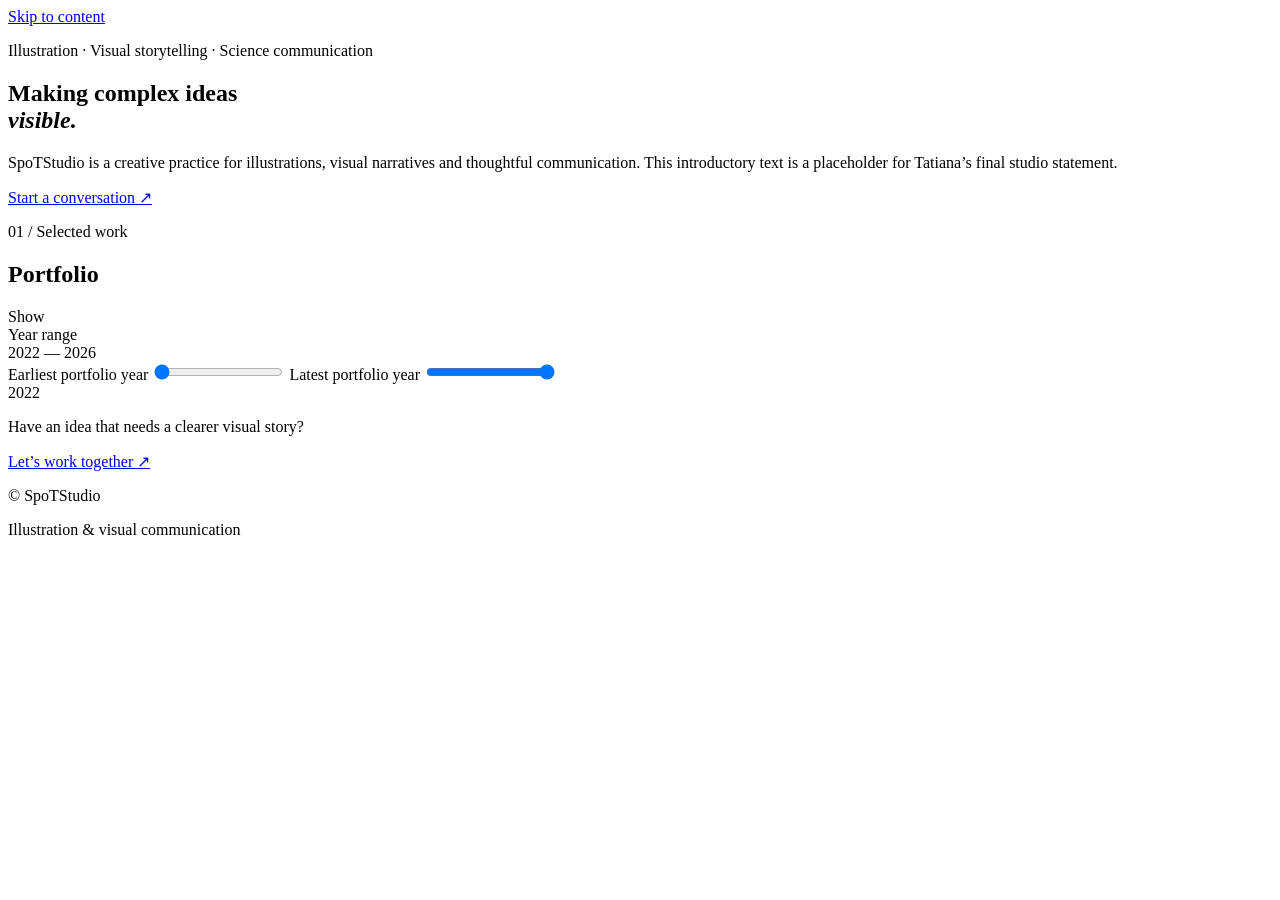
==== index.html @ 422855f8 "Publish initial SpoTStudio website" ====
<!doctype html>
<html lang="en">
<head>
  <meta charset="utf-8">
  <meta name="viewport" content="width=device-width, initial-scale=1">
  <meta name="description" content="SpoTStudio — illustration and visual communication portfolio.">
  <title>SpoTStudio — Portfolio</title>
  <link rel="stylesheet" href="assets/css/styles.css">
</head>
<body data-page="portfolio">
  <a class="skip-link" href="#main">Skip to content</a>
  <div data-site-header></div>

  <main id="main">
    <section class="hero wrap" aria-labelledby="hero-title">
      <p class="eyebrow">Illustration · Visual storytelling · Science communication</p>
      <h1 id="hero-title">Making complex ideas<br><em>visible.</em></h1>
      <div class="hero-copy">
        <p>SpoTStudio is a creative practice for illustrations, visual narratives and thoughtful communication. This introductory text is a placeholder for Tatiana’s final studio statement.</p>
        <a class="text-link" href="contact.html">Start a conversation <span aria-hidden="true">↗</span></a>
      </div>
    </section>

    <section class="portfolio wrap" aria-labelledby="work-title">
      <div class="section-heading">
        <div>
          <p class="section-index">01 / Selected work</p>
          <h2 id="work-title">Portfolio</h2>
        </div>
        <p id="results-count" class="result-count" aria-live="polite"></p>
      </div>

      <div class="filters" aria-label="Filter portfolio projects">
        <div class="filter-group">
          <span class="filter-label">Show</span>
          <div class="filter-buttons" id="category-filters"></div>
        </div>
        <div class="year-filter">
          <span class="filter-label">Year range</span>
          <div class="range-filter" id="year-range">
            <div class="range-values" aria-live="polite">
              <output id="year-min-output" for="year-min">2022</output>
              <span aria-hidden="true">—</span>
              <output id="year-max-output" for="year-max">2026</output>
            </div>
            <div class="dual-range">
              <div class="range-track" aria-hidden="true"></div>
              <label class="sr-only" for="year-min">Earliest portfolio year</label>
              <input type="range" id="year-min" min="2022" max="2026" value="2022" step="1">
              <label class="sr-only" for="year-max">Latest portfolio year</label>
              <input type="range" id="year-max" min="2022" max="2026" value="2026" step="1">
            </div>
            <div class="range-limits" aria-hidden="true"><span>2022</span><span data-current-year></span></div>
          </div>
        </div>
      </div>

      <div class="project-grid" id="project-grid"></div>
      <div class="empty-state" id="empty-state" hidden>No projects match these filters yet.</div>
    </section>

    <section class="cta-band">
      <div class="wrap cta-inner">
        <p>Have an idea that needs a clearer visual story?</p>
        <a href="contact.html">Let’s work together <span aria-hidden="true">↗</span></a>
      </div>
    </section>
  </main>

  <dialog class="project-dialog" id="project-dialog" aria-labelledby="dialog-title">
    <button class="dialog-close" type="button" aria-label="Close project">Close ×</button>
    <div id="dialog-content"></div>
  </dialog>

  <footer class="site-footer wrap">
    <p>© <span data-current-year></span> SpoTStudio</p>
    <p>Illustration &amp; visual communication</p>
  </footer>

  <script src="assets/js/header.js"></script>
  <script src="assets/js/portfolio-data.js"></script>
  <script src="assets/js/main.js"></script>
</body>
</html>
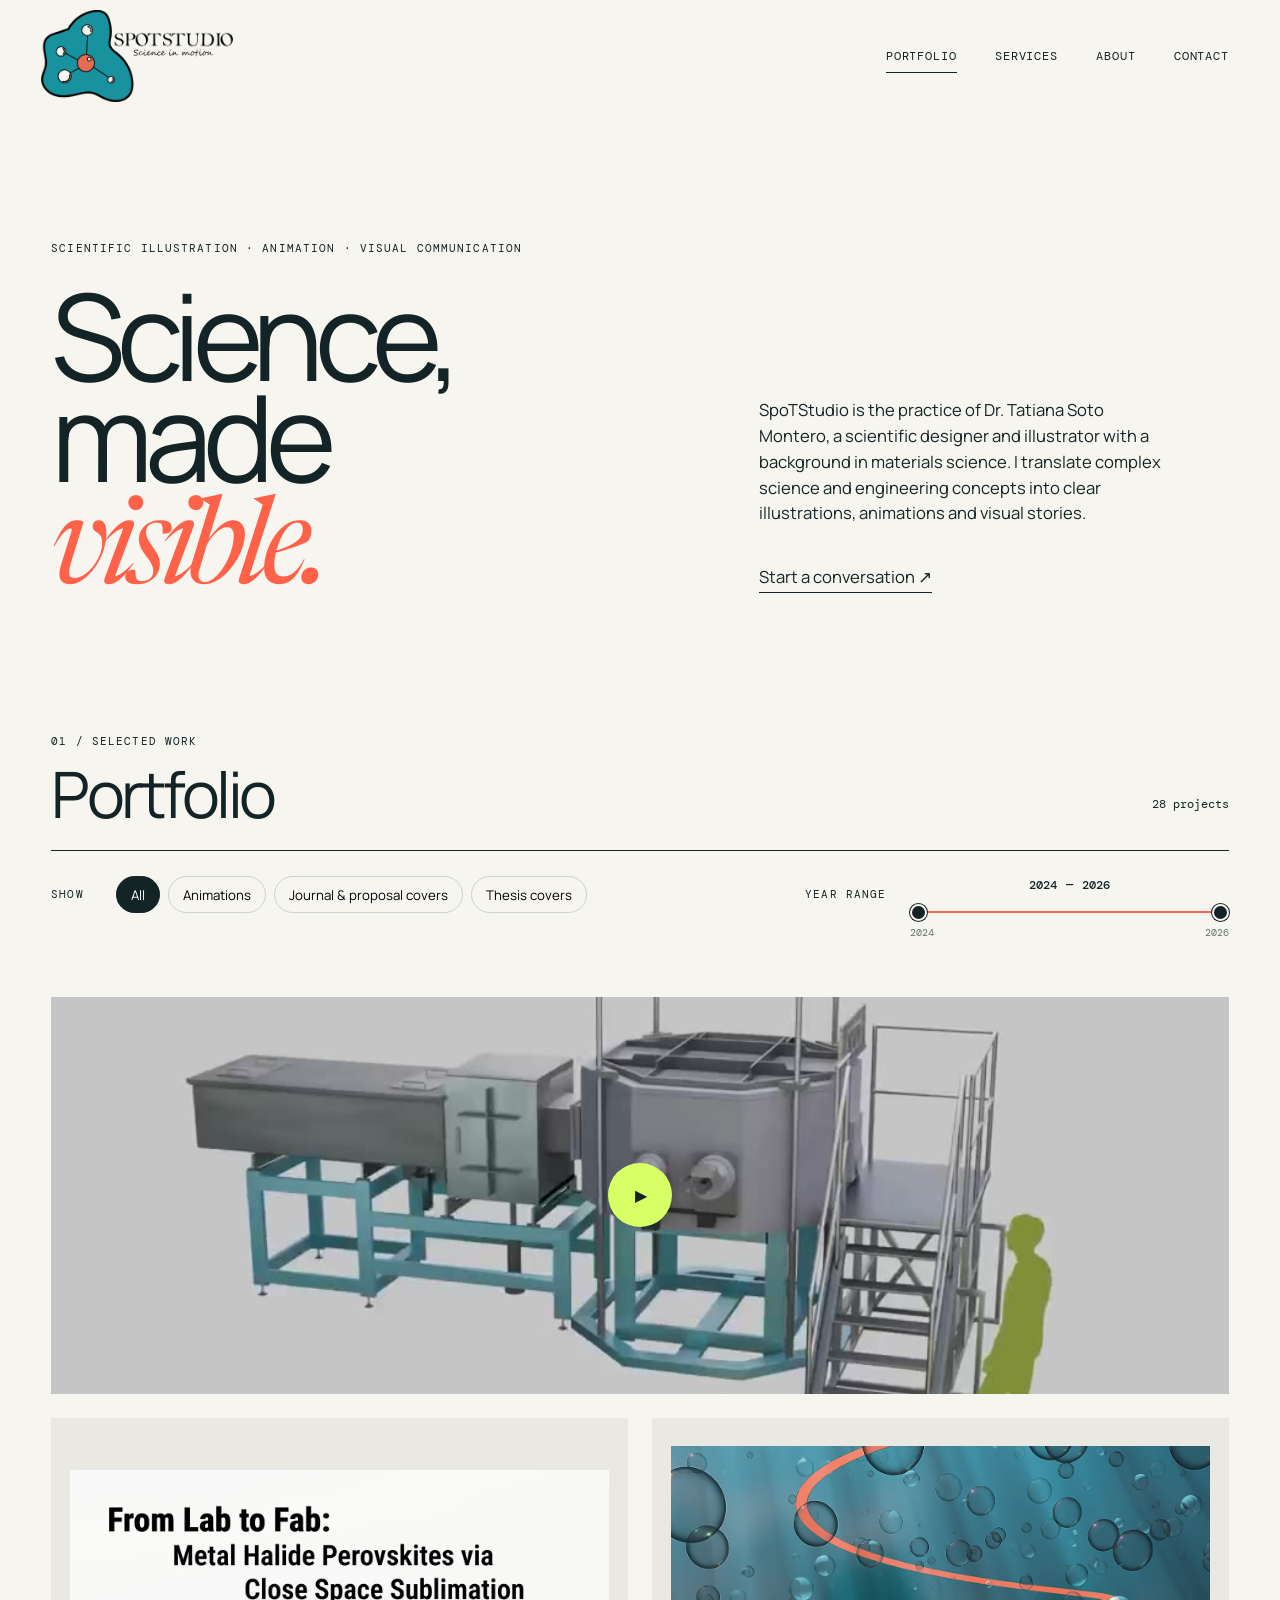
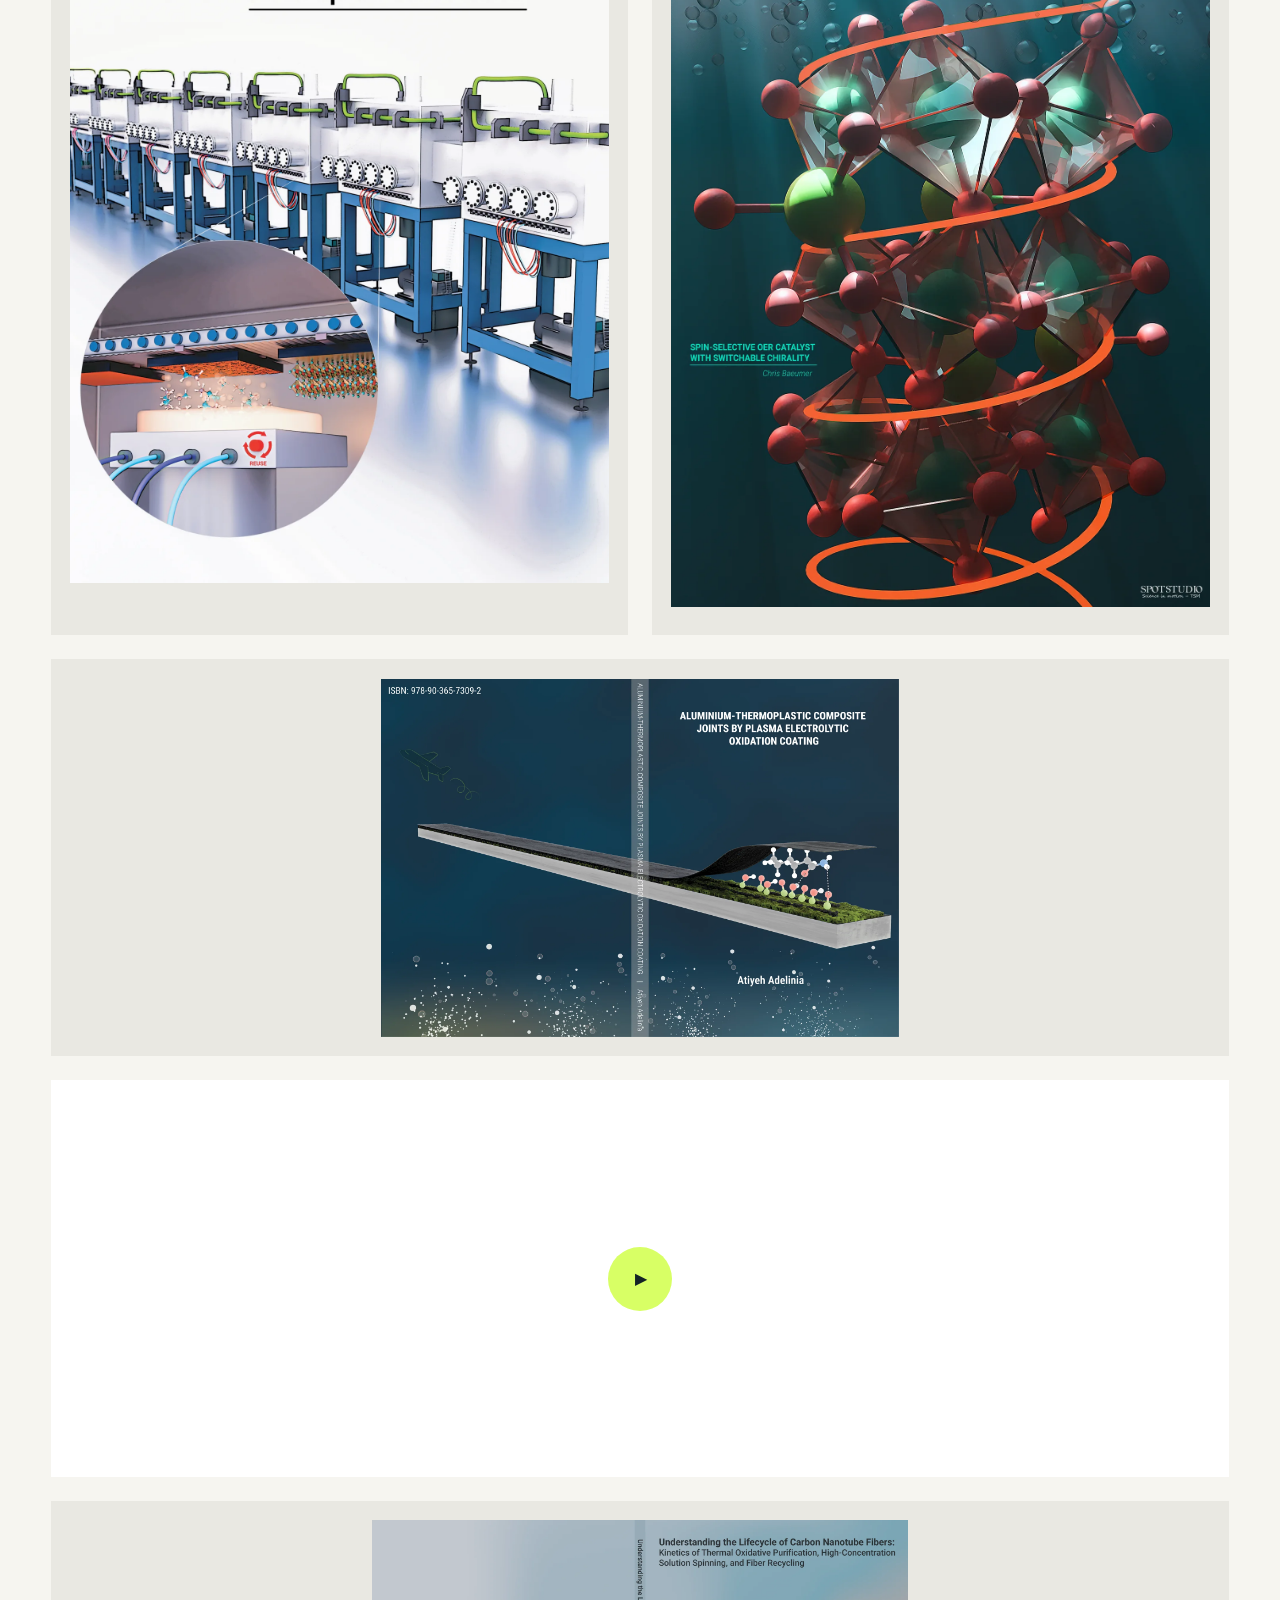
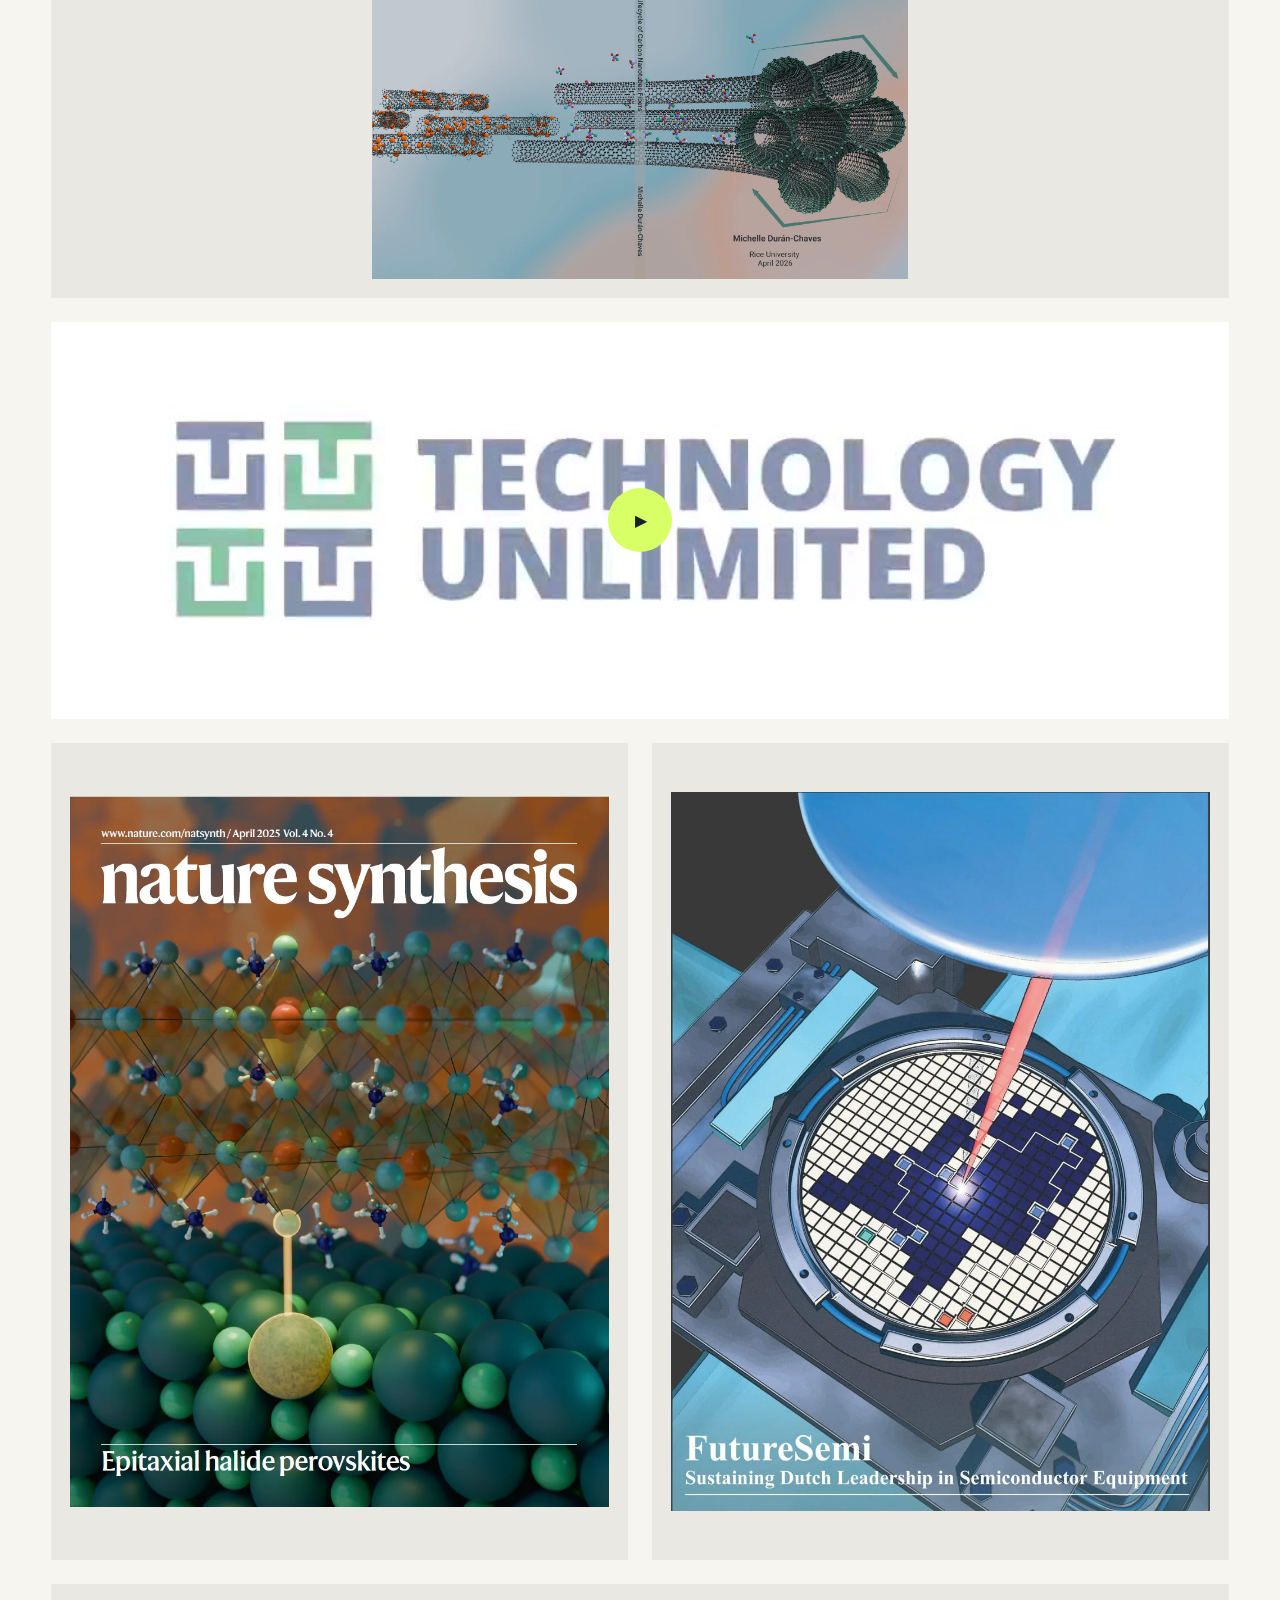
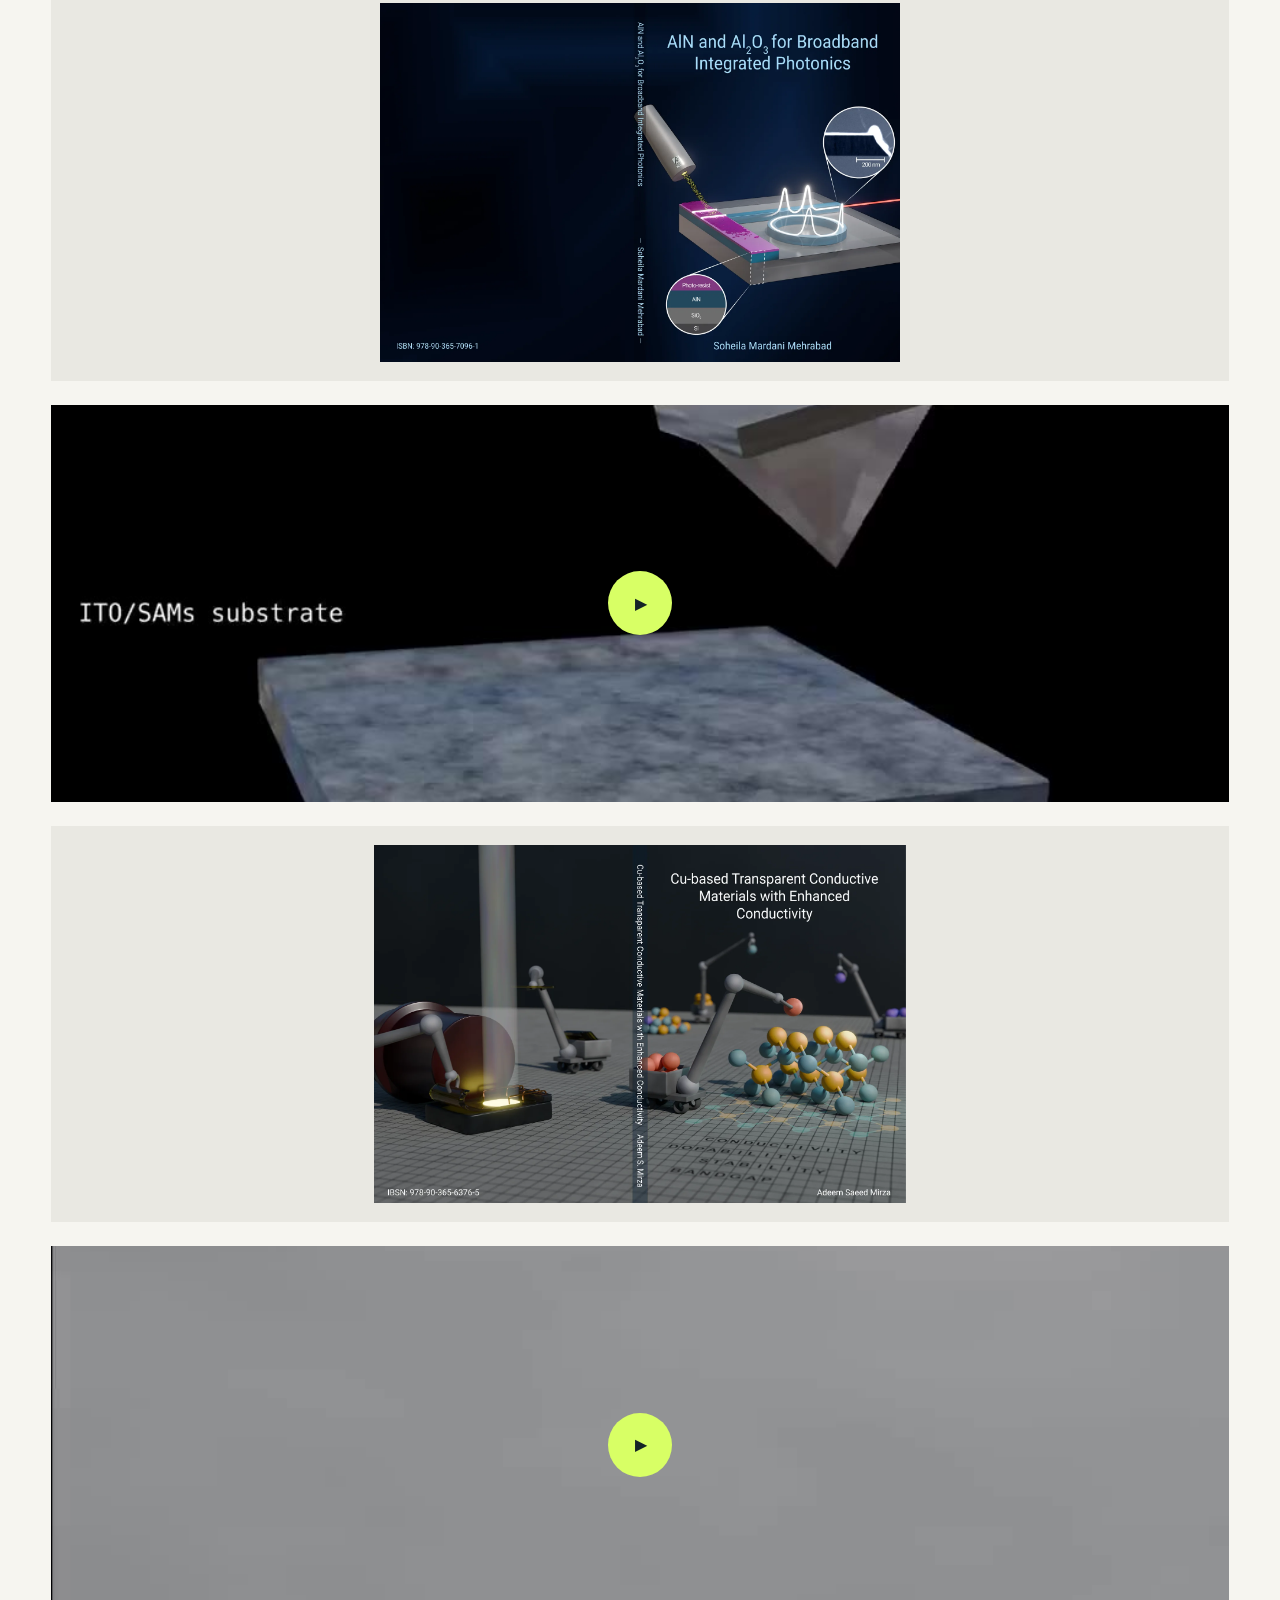
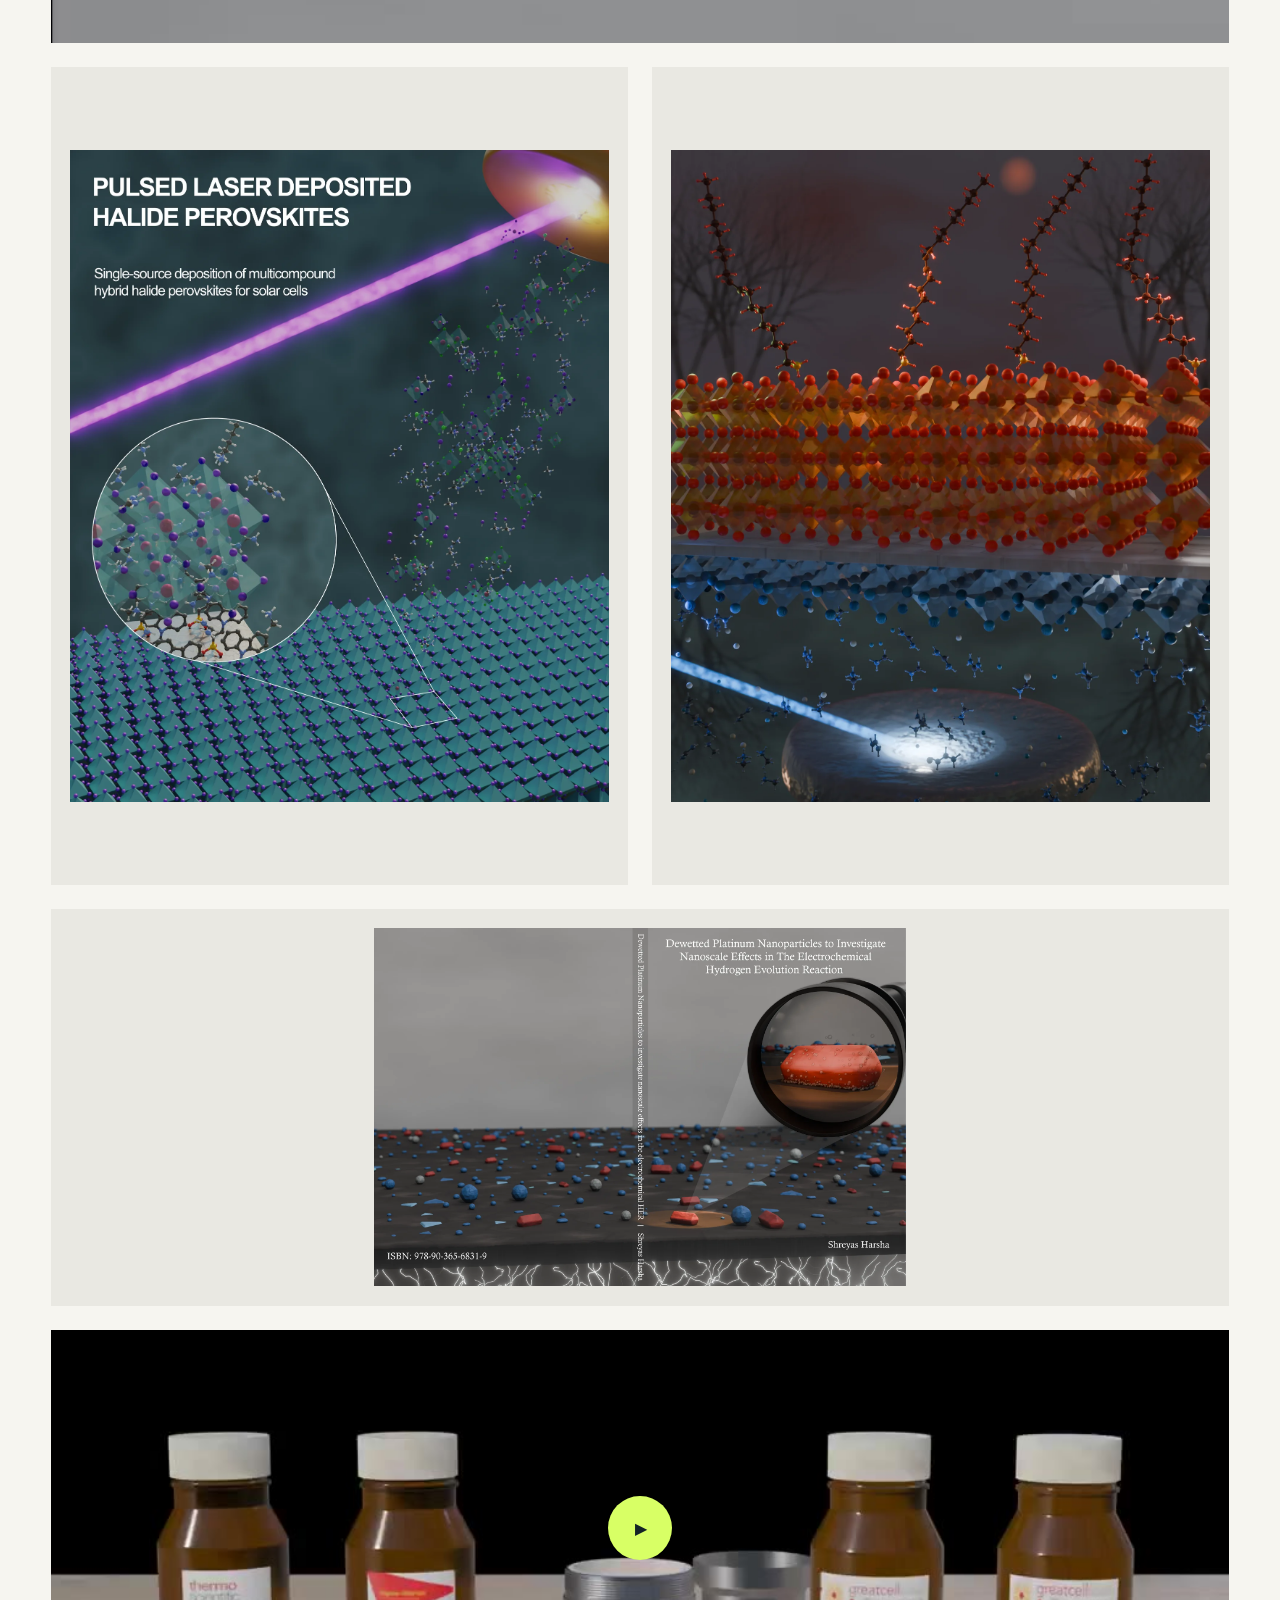
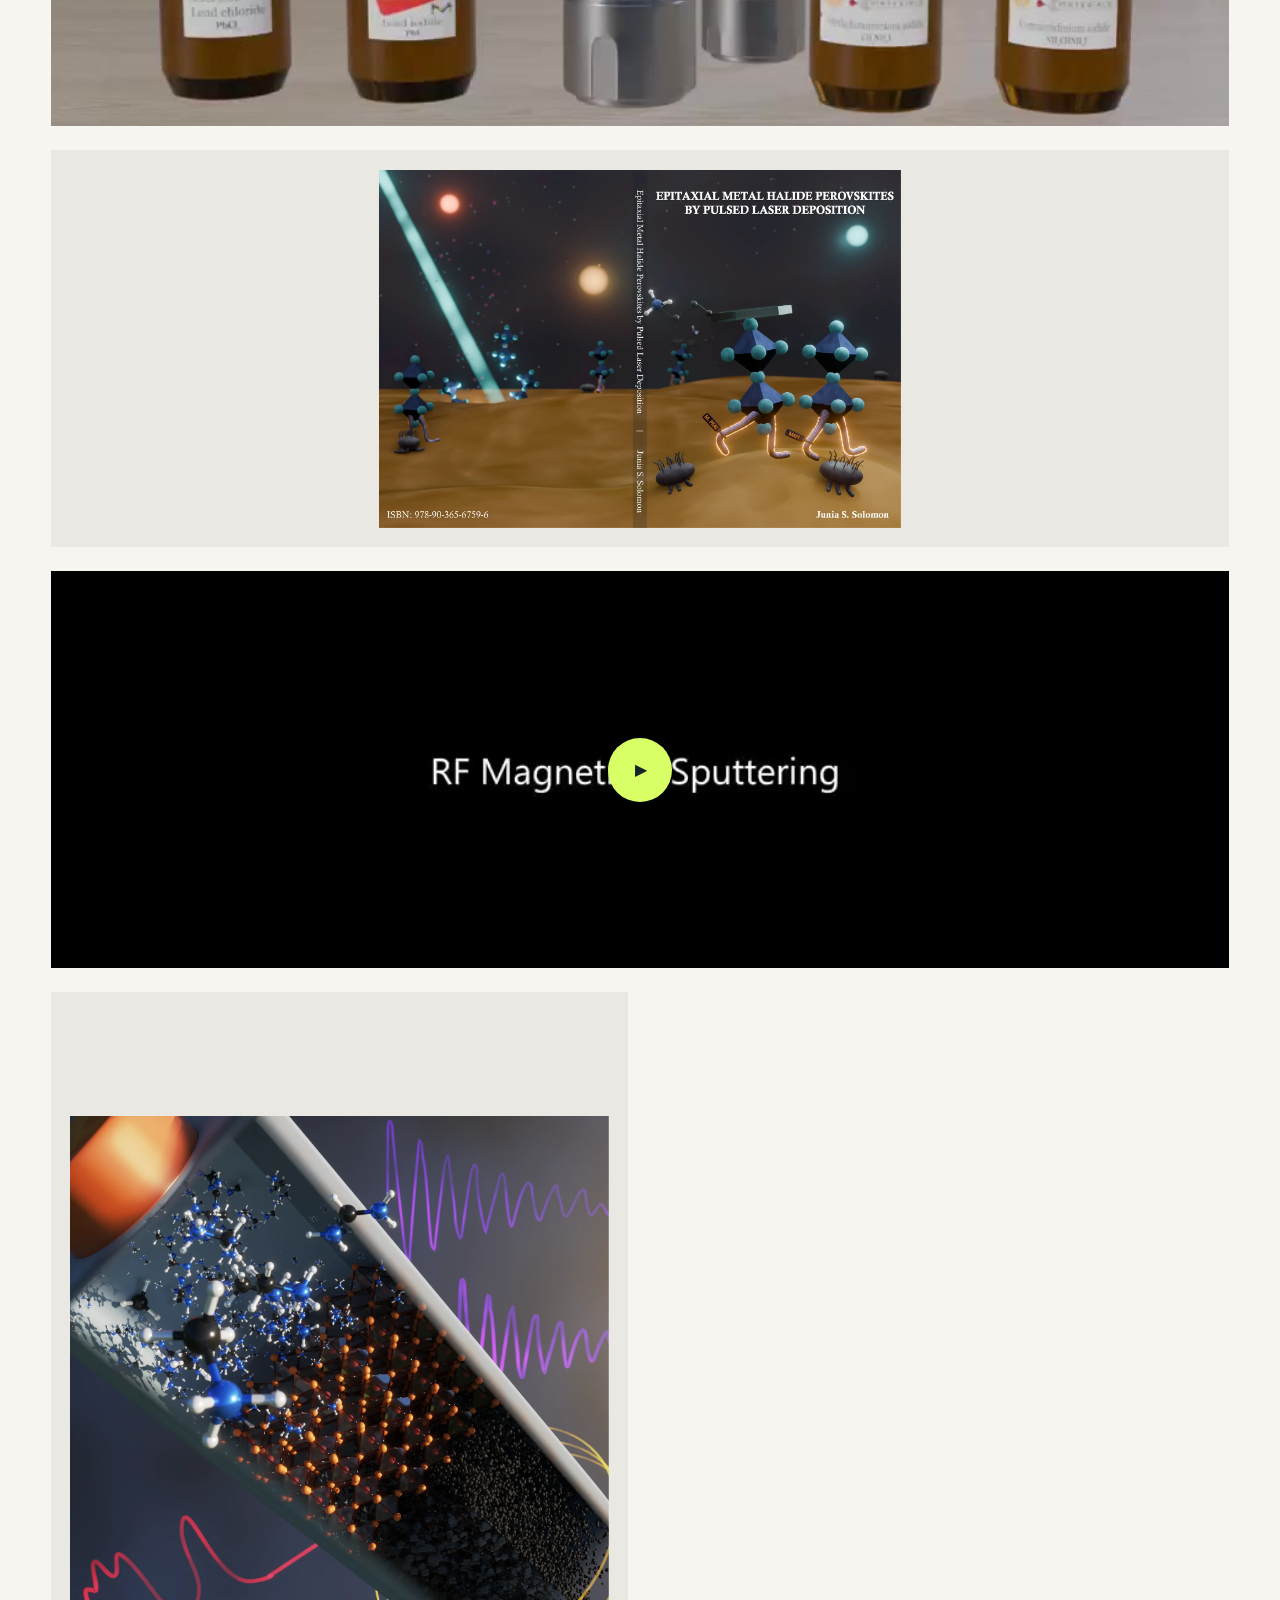
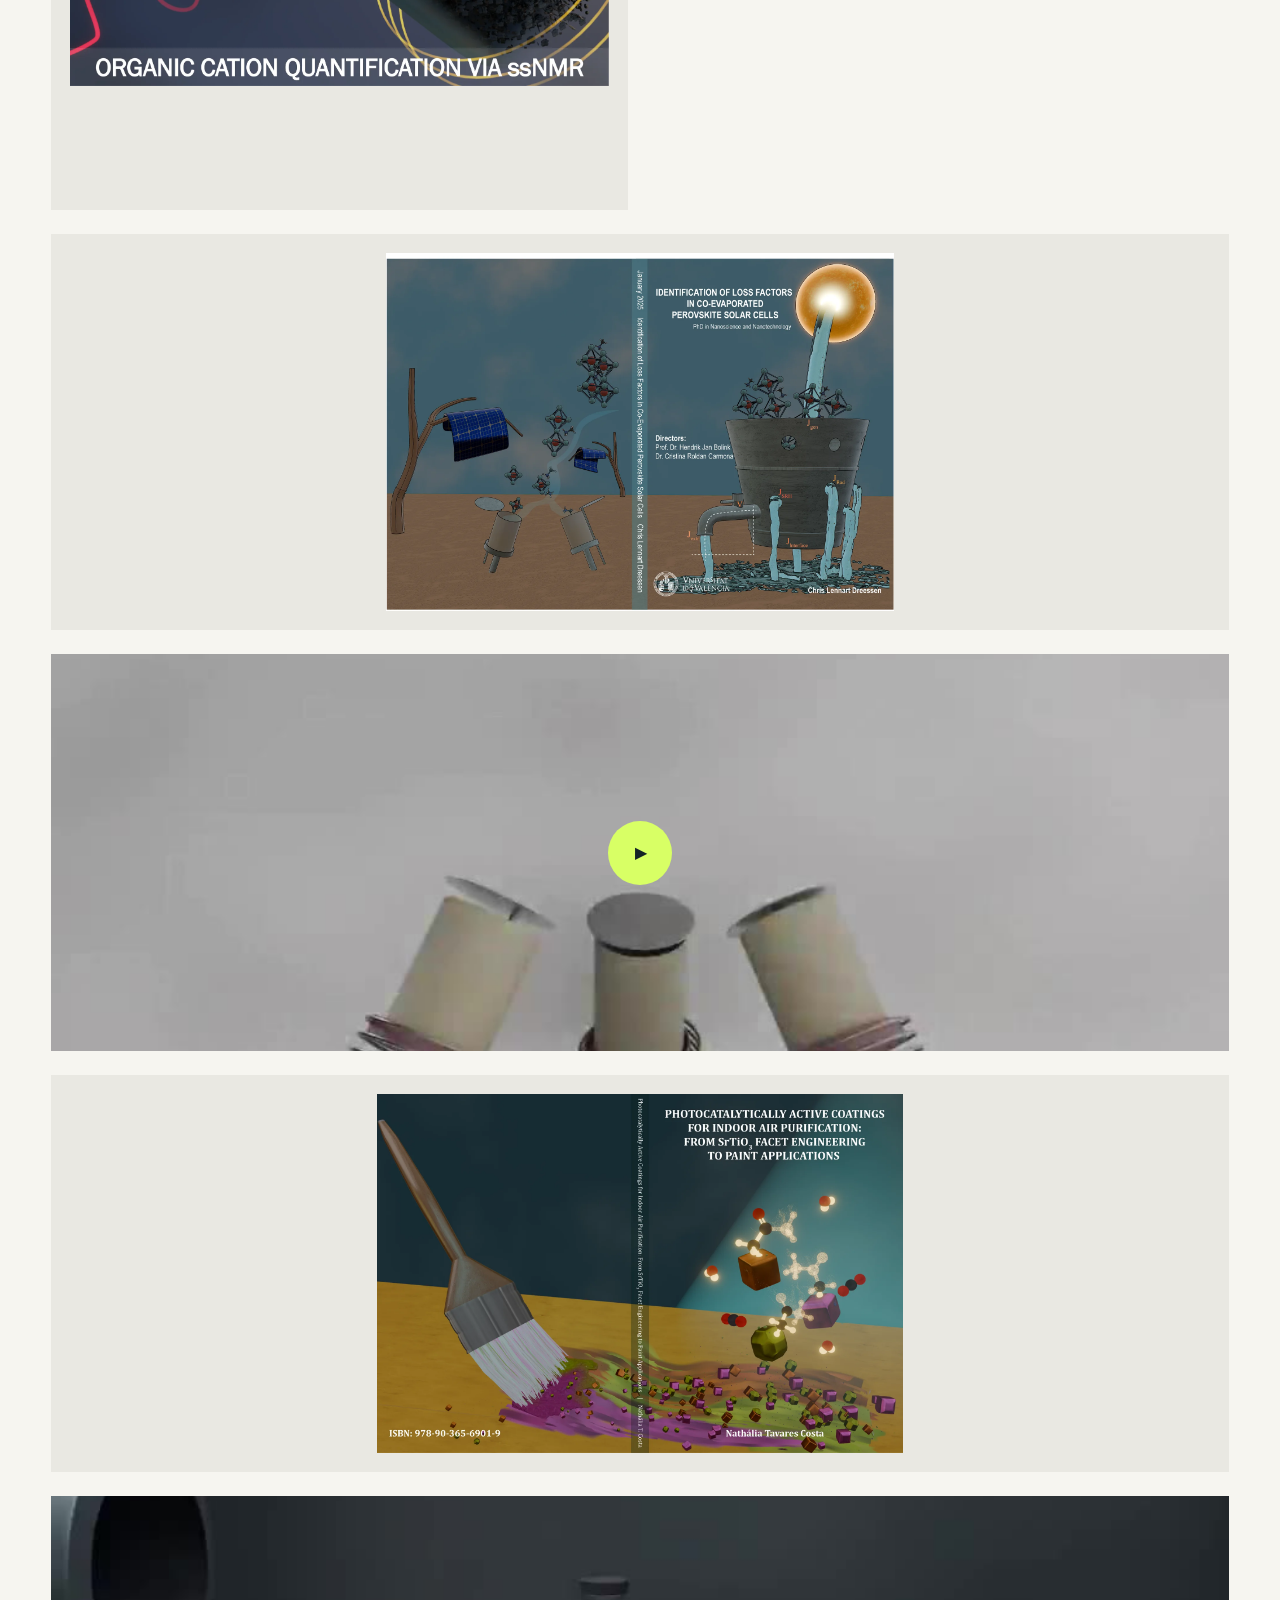
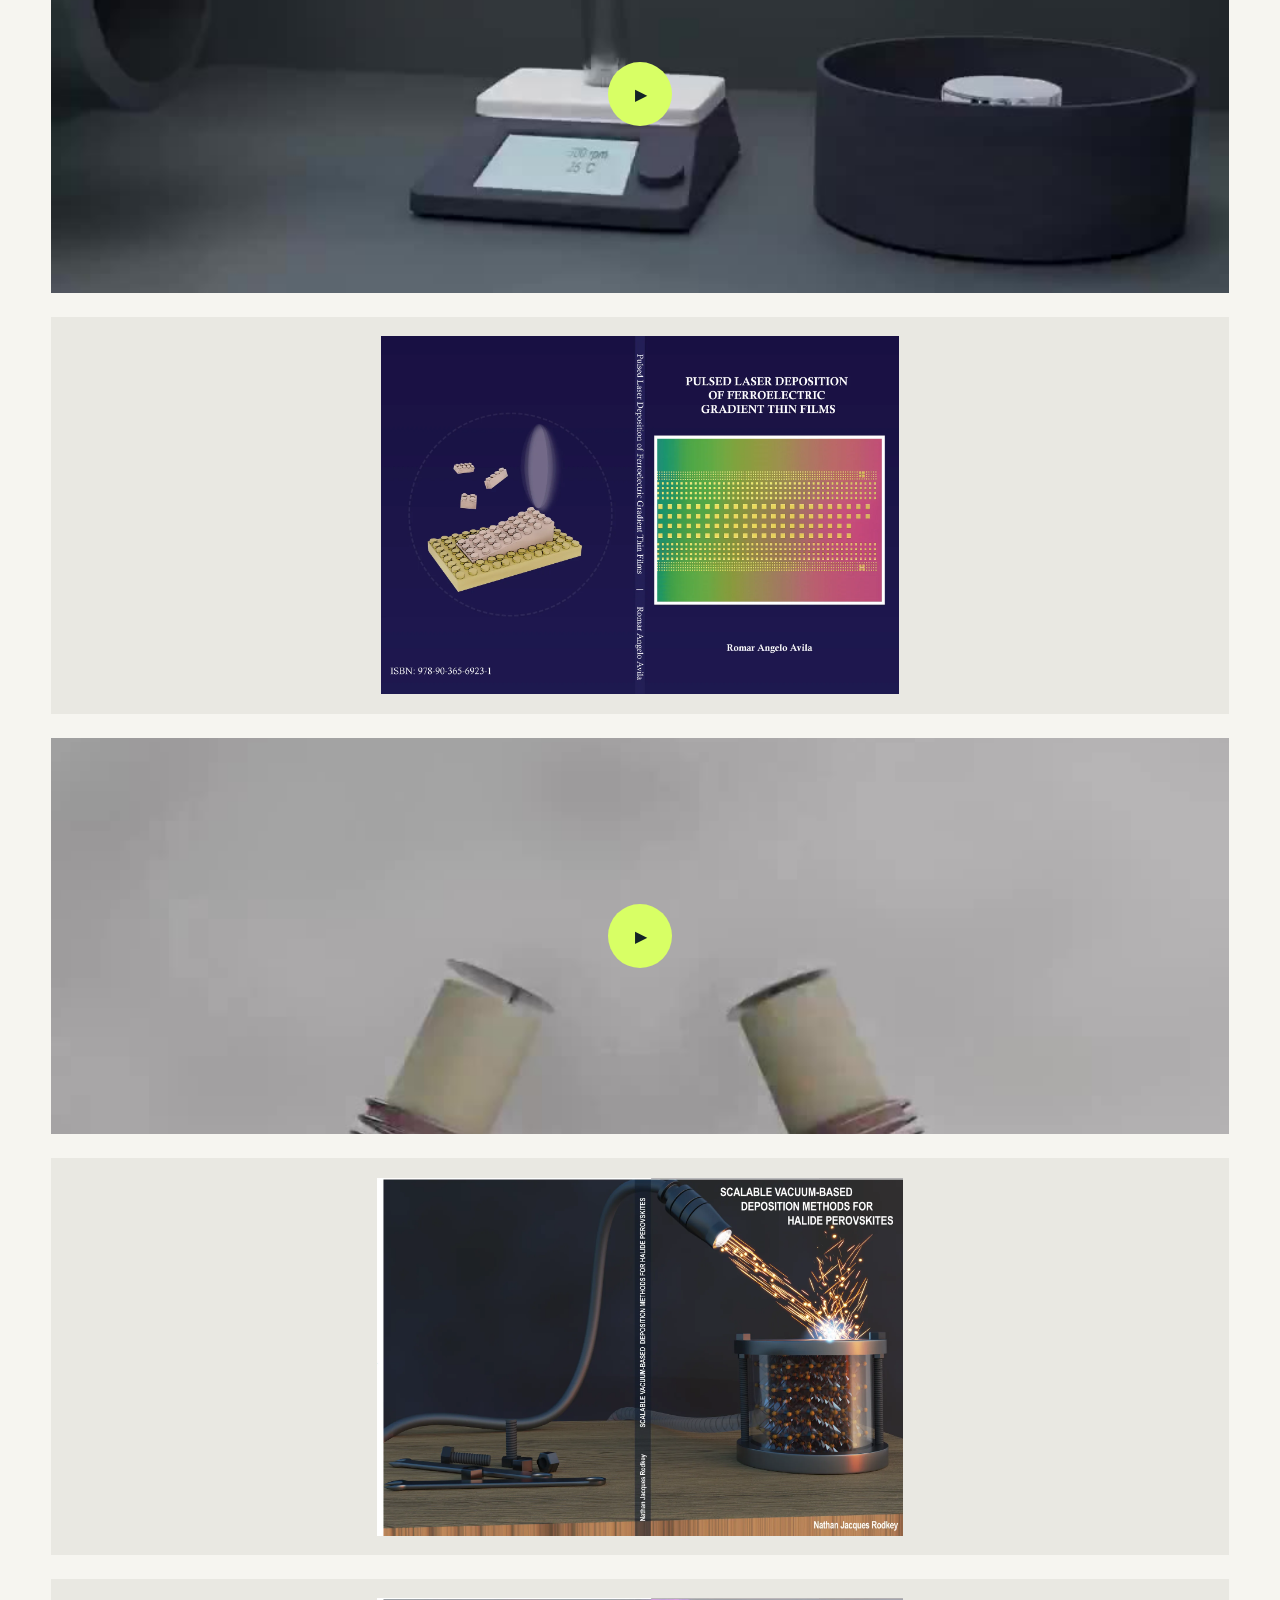
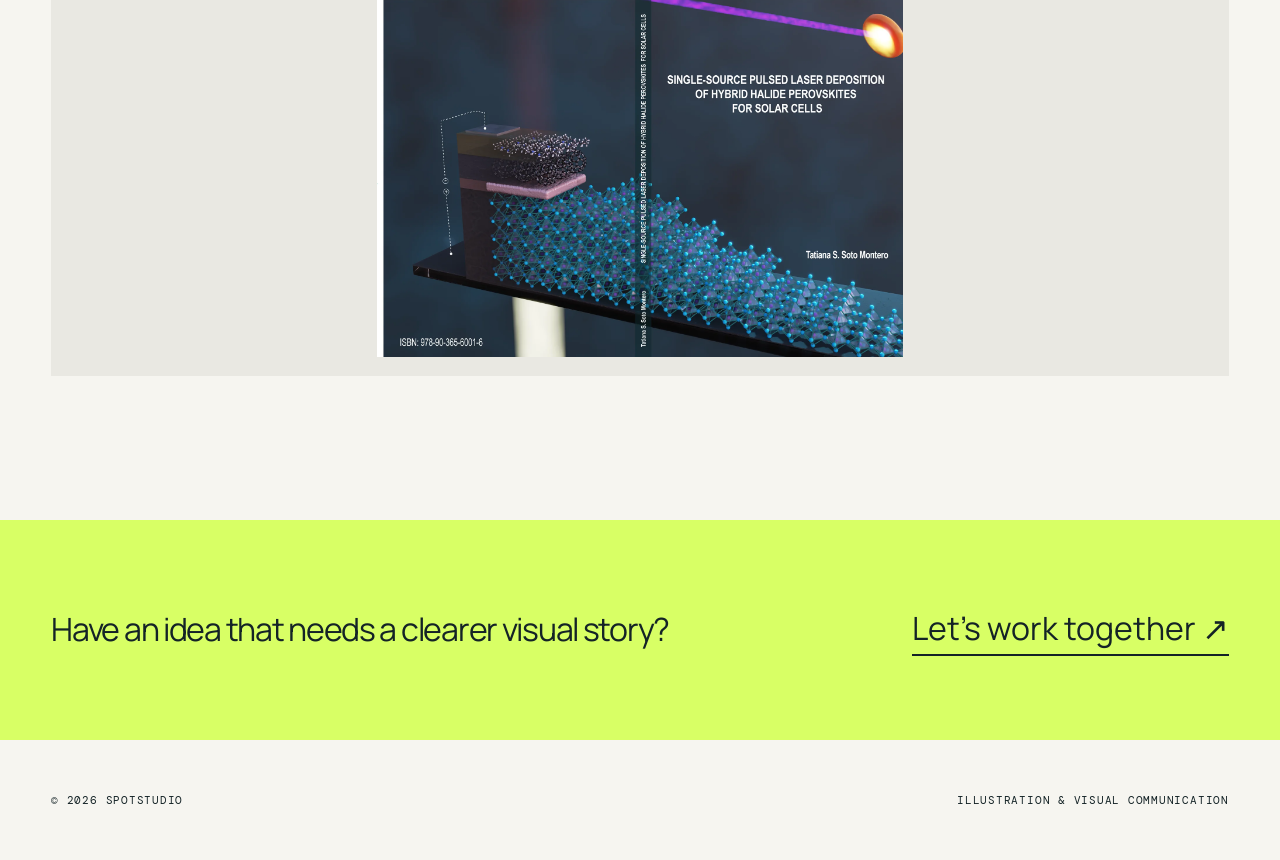
==== commit b40c2608: "Publish curated SpoTStudio portfolio" ====
--- a/index.html
+++ b/index.html
@@ -3,7 +3,10 @@
 <head>
   <meta charset="utf-8">
   <meta name="viewport" content="width=device-width, initial-scale=1">
-  <meta name="description" content="SpoTStudio — illustration and visual communication portfolio.">
+  <meta name="description" content="SpoTStudio — scientific illustration, animation and visual communication by Dr. Tatiana Soto Montero.">
+  <meta property="og:title" content="SpoTStudio — Scientific Design">
+  <meta property="og:description" content="Complex science and engineering concepts, translated through illustration, animation and visual storytelling.">
+  <meta property="og:image" content="https://spotstudio.design/assets/images/spotstudio-logo.png">
   <title>SpoTStudio — Portfolio</title>
   <link rel="stylesheet" href="assets/css/styles.css">
 </head>
@@ -13,10 +16,10 @@
 
   <main id="main">
     <section class="hero wrap" aria-labelledby="hero-title">
-      <p class="eyebrow">Illustration · Visual storytelling · Science communication</p>
-      <h1 id="hero-title">Making complex ideas<br><em>visible.</em></h1>
+      <p class="eyebrow">Scientific illustration · Animation · Visual communication</p>
+      <h1 id="hero-title">Science, made<br><em>visible.</em></h1>
       <div class="hero-copy">
-        <p>SpoTStudio is a creative practice for illustrations, visual narratives and thoughtful communication. This introductory text is a placeholder for Tatiana’s final studio statement.</p>
+        <p>SpoTStudio is the practice of Dr. Tatiana Soto Montero, a scientific designer and illustrator with a background in materials science. I translate complex science and engineering concepts into clear illustrations, animations and visual stories.</p>
         <a class="text-link" href="contact.html">Start a conversation <span aria-hidden="true">↗</span></a>
       </div>
     </section>
@@ -39,18 +42,18 @@
           <span class="filter-label">Year range</span>
           <div class="range-filter" id="year-range">
             <div class="range-values" aria-live="polite">
-              <output id="year-min-output" for="year-min">2022</output>
+              <output id="year-min-output" for="year-min">2024</output>
               <span aria-hidden="true">—</span>
               <output id="year-max-output" for="year-max">2026</output>
             </div>
             <div class="dual-range">
               <div class="range-track" aria-hidden="true"></div>
               <label class="sr-only" for="year-min">Earliest portfolio year</label>
-              <input type="range" id="year-min" min="2022" max="2026" value="2022" step="1">
+              <input type="range" id="year-min" min="2024" max="2026" value="2024" step="1">
               <label class="sr-only" for="year-max">Latest portfolio year</label>
-              <input type="range" id="year-max" min="2022" max="2026" value="2026" step="1">
+              <input type="range" id="year-max" min="2024" max="2026" value="2026" step="1">
             </div>
-            <div class="range-limits" aria-hidden="true"><span>2022</span><span data-current-year></span></div>
+            <div class="range-limits" aria-hidden="true"><span>2024</span><span data-current-year></span></div>
           </div>
         </div>
       </div>
@@ -68,7 +71,7 @@
   </main>
 
   <dialog class="project-dialog" id="project-dialog" aria-labelledby="dialog-title">
-    <button class="dialog-close" type="button" aria-label="Close project">Close ×</button>
+    <button class="dialog-close" type="button" aria-label="Close artwork">×</button>
     <div id="dialog-content"></div>
   </dialog>
 
@@ -77,7 +80,7 @@
     <p>Illustration &amp; visual communication</p>
   </footer>
 
-  <script src="assets/js/header.js"></script>
+  <script src="assets/js/header.js?v=20260910-2"></script>
   <script src="assets/js/portfolio-data.js"></script>
   <script src="assets/js/main.js"></script>
 </body>
--- a/assets/css/styles.css
+++ b/assets/css/styles.css
@@ -0,0 +1,80 @@
+@import url('https://fonts.googleapis.com/css2?family=DM+Mono:wght@300;400;500&family=Manrope:wght@400;500;600&family=Newsreader:ital,opsz,wght@1,6..72,400&display=swap');
+
+:root{--paper:#f6f5f0;--ink:#142326;--muted:#667273;--line:#cfd3cd;--accent:#ff6248;--acid:#d8ff65;--max:1440px;--pad:clamp(1.25rem,4vw,4rem)}
+*{box-sizing:border-box}html{scroll-behavior:smooth}body{margin:0;background:var(--paper);color:var(--ink);font-family:"Manrope",Arial,sans-serif;font-size:16px;line-height:1.55}a{color:inherit}button,input{font:inherit}.wrap{width:min(var(--max),100%);margin-inline:auto;padding-inline:var(--pad)}.skip-link{position:fixed;left:1rem;top:-5rem;z-index:999;background:var(--ink);color:white;padding:.7rem 1rem}.skip-link:focus{top:1rem}.site-header{height:112px;display:flex;align-items:center;justify-content:space-between;position:relative;z-index:10}.brand{display:flex;align-items:center;gap:.8rem;text-decoration:none;font-weight:600;letter-spacing:-.035em;font-size:1.05rem}.brand-mark{width:35px;height:35px;border:1.5px solid var(--ink);border-radius:50%;display:grid;place-items:center;position:relative;font-family:"DM Mono",monospace;font-size:.68rem}.brand-mark i{font-style:normal;position:absolute}.brand-mark i:first-child{transform:translate(-3px,-3px)}.brand-mark i:last-child{transform:translate(4px,4px);color:var(--accent)}.site-nav{display:flex;gap:clamp(1.5rem,3vw,3.3rem);font-family:"DM Mono",monospace;font-size:.76rem;text-transform:uppercase;letter-spacing:.07em}.site-nav a{text-decoration:none;padding-block:.25rem;position:relative}.site-nav a:after{content:"";position:absolute;left:0;right:100%;bottom:-.2rem;height:1px;background:var(--ink);transition:right .25s ease}.site-nav a:hover:after,.site-nav a[aria-current="page"]:after{right:0}.menu-toggle{display:none;background:none;border:0;text-transform:uppercase;font-family:"DM Mono",monospace;font-size:.78rem}.hero{min-height:610px;padding-top:clamp(5rem,10vw,9rem);padding-bottom:7rem;display:grid;grid-template-columns:1fr minmax(260px,470px);align-content:start;column-gap:4rem}.eyebrow,.section-index,.filter-label{font-family:"DM Mono",monospace;text-transform:uppercase;letter-spacing:.1em;font-size:.7rem}.hero .eyebrow{grid-column:1/-1;margin:0 0 1.7rem}.hero h1,.page-intro h1,.about-copy h1,.contact-intro h1{font-size:clamp(4rem,9.4vw,9rem);font-weight:400;letter-spacing:-.07em;line-height:.84;margin:0}.hero h1 em{font-family:"Newsreader",Georgia,serif;font-weight:400;color:var(--accent)}.hero-copy{padding-top:clamp(2rem,9vw,6rem);font-size:clamp(1rem,1.3vw,1.2rem)}.hero-copy p{max-width:41ch}.text-link{display:inline-block;margin-top:1.3rem;text-decoration:none;border-bottom:1px solid;padding-bottom:.2rem}.portfolio{padding-bottom:9rem}.section-heading{display:flex;justify-content:space-between;align-items:end;border-bottom:1px solid var(--ink);padding-bottom:1.5rem}.section-heading h2{font-size:clamp(2.4rem,5vw,4.8rem);font-weight:400;letter-spacing:-.055em;line-height:1;margin:.6rem 0 0}.result-count{font-family:"DM Mono",monospace;font-size:.76rem}.filters{display:grid;grid-template-columns:1.25fr .75fr;gap:3rem;padding:1.6rem 0 3.5rem}.filter-group{display:flex;align-items:flex-start;gap:2rem}.filter-label{padding-top:.6rem;white-space:nowrap}.filter-buttons{display:flex;flex-wrap:wrap;gap:.45rem}.filter-button{border:1px solid var(--line);background:transparent;border-radius:100px;padding:.45rem .9rem;cursor:pointer;font-size:.83rem;transition:.2s ease}.filter-button:hover{border-color:var(--ink)}.filter-button.is-active{background:var(--ink);border-color:var(--ink);color:white}.year-filter{display:grid;grid-template-columns:auto 1fr;gap:1.5rem}.year-controls{display:grid;grid-template-columns:1fr 1fr;gap:1.2rem}.year-controls label{font-family:"DM Mono",monospace;font-size:.72rem;display:grid;grid-template-columns:1fr auto;gap:.55rem}.year-controls input{grid-column:1/-1;width:100%;accent-color:var(--accent)}.project-grid{display:grid;grid-template-columns:repeat(12,1fr);gap:4.5rem 1.5rem}.project-card{grid-column:span 6}.project-card:nth-child(3n){grid-column:3/span 8}.project-open{display:block;width:100%;padding:0;border:0;background:transparent;color:inherit;position:relative;overflow:hidden;cursor:pointer;text-align:left}.artwork{aspect-ratio:4/3;background:var(--c1);overflow:hidden;position:relative}.project-card-tall .artwork{aspect-ratio:4/4.75}.shape{position:absolute;display:block;transition:transform .7s cubic-bezier(.2,.7,.2,1)}.shape-one{width:60%;aspect-ratio:1;border-radius:50%;background:var(--c2);left:20%;top:16%}.shape-two{width:48%;height:65%;border-radius:50% 12% 45% 40%;background:var(--c3);left:6%;bottom:-24%;transform:rotate(16deg)}.shape-three{width:35%;height:60%;border:2px solid var(--c2);border-radius:50%;right:5%;bottom:-21%;transform:rotate(-27deg)}.visual-b .shape-one{border-radius:12%;width:42%;height:68%;left:29%;top:15%;transform:rotate(10deg)}.visual-b .shape-two{width:22%;height:22%;border-radius:50%;left:16%;bottom:15%}.visual-b .shape-three{width:56%;height:30%;bottom:13%;right:9%;border-radius:50%}.visual-c .shape-one{width:22%;top:22%;left:12%;box-shadow:80px 60px 0 var(--c3),160px -15px 0 var(--c2);filter:blur(1px)}.visual-c .shape-two{width:72%;height:2px;bottom:28%;left:14%;background:var(--c2);transform:rotate(-8deg)}.visual-c .shape-three{width:44%;height:44%;bottom:-12%;right:-4%;border-width:20px}.visual-d .shape-one{width:46%;border-radius:5% 55% 8% 48%;transform:rotate(20deg);left:10%}.visual-d .shape-two{width:34%;height:47%;border-radius:50% 6%;left:47%;bottom:8%;transform:rotate(-20deg)}.visual-d .shape-three{width:23%;height:42%;bottom:8%;right:5%;border-radius:0}.placeholder-label{position:absolute;left:1rem;bottom:1rem;background:rgba(246,245,240,.9);padding:.35rem .55rem;font-family:"DM Mono",monospace;font-size:.62rem;text-transform:uppercase;letter-spacing:.07em}.play-mark{position:absolute;display:grid;place-items:center;width:4rem;height:4rem;border-radius:50%;background:var(--acid);color:var(--ink);left:50%;top:50%;transform:translate(-50%,-50%);z-index:2;padding-left:.18rem}.card-overlay{position:absolute;inset:0;background:rgba(20,35,38,.86);color:white;display:flex;justify-content:space-between;align-items:end;padding:1.3rem;opacity:0;transition:opacity .3s}.card-overlay span{transform:translateY(10px);transition:transform .3s}.card-overlay i{font-style:normal;font-size:1.8rem}.project-open:hover .card-overlay,.project-open:focus-visible .card-overlay{opacity:1}.project-open:hover .card-overlay span,.project-open:focus-visible .card-overlay span{transform:none}.project-open:hover .shape-one{transform:scale(1.08) rotate(4deg)}.project-open:hover .shape-two{transform:translate(12px,-12px) rotate(24deg)}.card-meta{display:flex;justify-content:space-between;gap:2rem;padding-top:1rem}.card-meta h3{font-size:1.1rem;margin:0 0 .2rem;font-weight:500}.card-meta p,.card-meta time{margin:0;font-size:.72rem;color:var(--muted);font-family:"DM Mono",monospace}.card-meta>div:last-child{text-align:right}.empty-state{padding:5rem;border:1px solid var(--line);text-align:center}.cta-band{background:var(--acid)}.cta-inner{min-height:220px;display:flex;align-items:center;justify-content:space-between;gap:2rem}.cta-inner p{font-size:clamp(1.3rem,2.5vw,2.4rem);letter-spacing:-.04em}.cta-inner a{text-decoration:none;font-size:clamp(1.3rem,2.5vw,2.4rem);border-bottom:2px solid}.site-footer{height:120px;display:flex;align-items:center;justify-content:space-between;font-family:"DM Mono",monospace;text-transform:uppercase;font-size:.68rem;letter-spacing:.07em}.project-dialog{width:min(1120px,94vw);max-height:90vh;padding:0;border:0;background:var(--paper);color:var(--ink);box-shadow:0 30px 100px rgba(0,0,0,.25)}.project-dialog::backdrop{background:rgba(13,24,26,.75);backdrop-filter:blur(4px)}.dialog-close{position:fixed;right:max(4vw,2rem);top:max(4vh,1rem);z-index:2;background:var(--paper);border:1px solid var(--ink);padding:.5rem .8rem;cursor:pointer}.dialog-content{display:grid;grid-template-columns:1.15fr .85fr}.artwork-large{height:75vh;aspect-ratio:auto}.dialog-copy{padding:clamp(2rem,6vw,5rem);display:flex;flex-direction:column;justify-content:center}.dialog-copy h2{font-size:clamp(2.5rem,5vw,5rem);font-weight:400;letter-spacing:-.06em;line-height:.95;margin:1rem 0 2rem}.dialog-copy>p:last-of-type{font-size:1.1rem}.dialog-copy dl{border-top:1px solid var(--line);margin-top:2rem}.dialog-copy dl div{display:grid;grid-template-columns:1fr 2fr;border-bottom:1px solid var(--line);padding:.7rem 0}.dialog-copy dt{font-family:"DM Mono",monospace;font-size:.7rem;text-transform:uppercase}.dialog-copy dd{margin:0}.page-main{padding-top:7rem;padding-bottom:9rem}.page-intro{display:grid;grid-template-columns:1fr minmax(260px,520px);column-gap:4rem}.page-intro .eyebrow{grid-column:1/-1}.page-intro h1{font-size:clamp(3.6rem,7.5vw,7rem);max-width:12ch}.lede{align-self:end;max-width:47ch;font-size:1.12rem}.service-list{border-top:1px solid var(--ink);margin-top:8rem}.service-row{display:grid;grid-template-columns:60px 1fr 220px;gap:2rem;padding:2.4rem 0;border-bottom:1px solid var(--line)}.service-row>span,.service-tags{font-family:"DM Mono",monospace;font-size:.7rem;text-transform:uppercase}.service-row h2{font-size:clamp(1.6rem,2.7vw,2.7rem);font-weight:400;letter-spacing:-.045em;margin:0}.service-row div p{max-width:60ch;margin:.6rem 0 0;color:var(--muted)}.service-tags{text-align:right}.process-section{margin-top:9rem;border-top:1px solid var(--ink);padding-top:1.5rem}.process-grid{display:grid;grid-template-columns:repeat(3,1fr);gap:1.5rem;margin-top:4rem}.process-grid div{background:#eceae1;padding:2rem;min-height:245px}.process-grid strong{font-family:"DM Mono",monospace;font-size:.72rem}.process-grid h3{font-size:1.7rem;font-weight:400;margin:4rem 0 .7rem}.about-main{padding-top:5rem;padding-bottom:9rem}.about-hero{display:grid;grid-template-columns:minmax(380px,1fr) 1fr;gap:clamp(3rem,8vw,8rem);align-items:center}.portrait-placeholder{min-height:680px;background:#082d34;position:relative;overflow:hidden;color:white;display:flex;align-items:end;padding:1.5rem;font-family:"DM Mono",monospace;font-size:.7rem;text-transform:uppercase;letter-spacing:.08em}.portrait-orbit{position:absolute;border:1px solid rgba(216,255,101,.7);border-radius:50%}.orbit-one{width:540px;height:210px;top:24%;left:-10%;transform:rotate(20deg)}.orbit-two{width:430px;height:430px;top:8%;right:-20%}.portrait-silhouette{position:absolute;width:56%;height:63%;bottom:0;left:22%;background:#f1b393;border-radius:48% 48% 8% 8%}.portrait-silhouette:before{content:"";position:absolute;width:43%;aspect-ratio:1;border-radius:50%;background:#eab08e;left:28%;top:-27%}.portrait-silhouette:after{content:"";position:absolute;width:59%;height:42%;border-radius:50% 50% 30% 35%;background:#1b2522;left:20%;top:-31%}.portrait-silhouette span{position:absolute;width:150%;height:30%;background:var(--accent);left:-25%;bottom:17%;transform:rotate(-7deg)}.about-copy h1{font-size:clamp(3rem,6vw,6.4rem);margin:1.2rem 0 3rem}.about-copy p{max-width:57ch;font-size:1.06rem}.dropcap:first-letter{font-family:"Newsreader",Georgia,serif;font-size:5rem;float:left;line-height:.72;padding-right:.5rem;color:var(--accent)}blockquote{font-family:"Newsreader",Georgia,serif;font-size:clamp(1.5rem,2.5vw,2.3rem);line-height:1.2;margin:3rem 0 0;padding-left:1.5rem;border-left:3px solid var(--accent)}.about-notes{display:grid;grid-template-columns:repeat(3,1fr);gap:3rem;margin-top:9rem}.about-notes article{border-top:1px solid var(--ink);padding-top:1.3rem}.about-notes h2{font-size:1.7rem;font-weight:400;letter-spacing:-.04em;margin:3rem 0 1rem}.contact-main{padding-top:clamp(5rem,10vw,10rem);padding-bottom:9rem;display:grid;grid-template-columns:1fr 1fr;gap:clamp(3rem,8vw,8rem)}.contact-intro h1{font-size:clamp(4rem,8vw,8rem);margin:1.2rem 0 3rem}.contact-intro>p:last-child{max-width:46ch;font-size:1.1rem}.contact-card{border-top:1px solid var(--ink);align-self:center}.contact-card a{display:grid;grid-template-columns:100px 1fr auto;align-items:center;gap:1rem;padding:1.5rem 0;border-bottom:1px solid var(--line);text-decoration:none;transition:padding .2s}.contact-card a:hover{padding-left:.7rem}.contact-card span{font-family:"DM Mono",monospace;font-size:.7rem;text-transform:uppercase}.contact-card strong{font-weight:400}.contact-card i{font-style:normal;font-size:1.3rem}.contact-note{grid-column:2;border-left:2px solid var(--accent);padding-left:1.2rem;color:var(--muted);font-size:.85rem}.contact-note p{margin:.2rem 0}
+@media(max-width:850px){.site-header{height:85px}.menu-toggle{display:block}.site-nav{display:none;position:absolute;top:74px;left:var(--pad);right:var(--pad);background:var(--ink);color:white;padding:1.2rem;flex-direction:column;gap:1rem}.site-nav.is-open{display:flex}.hero{grid-template-columns:1fr;min-height:550px;padding-top:5rem}.hero-copy{max-width:530px}.filters{grid-template-columns:1fr}.project-grid{gap:3rem 1rem}.project-card,.project-card:nth-child(3n){grid-column:span 6}.dialog-content{grid-template-columns:1fr}.artwork-large{height:50vh}.page-intro{grid-template-columns:1fr}.lede{margin-top:2rem}.service-row{grid-template-columns:40px 1fr}.service-tags{grid-column:2;text-align:left}.about-hero{grid-template-columns:1fr}.portrait-placeholder{min-height:570px}.about-notes{grid-template-columns:1fr}.contact-main{grid-template-columns:1fr}.contact-note{grid-column:1}.cta-inner{align-items:flex-start;flex-direction:column;justify-content:center}.site-footer{height:auto;padding-top:2rem;padding-bottom:2rem;gap:1rem;align-items:flex-start;flex-direction:column}}
+@media(max-width:560px){.hero h1{font-size:3.7rem}.project-card,.project-card:nth-child(3n){grid-column:1/-1}.filters{padding-bottom:2rem}.filter-group,.year-filter{display:block}.filter-label{display:block;margin-bottom:.8rem}.year-controls{margin-top:.8rem}.service-row{grid-template-columns:1fr}.service-row>span,.service-tags{grid-column:1}.process-grid{grid-template-columns:1fr}.about-main{padding-top:2rem}.portrait-placeholder{min-height:480px}.contact-card a{grid-template-columns:1fr auto}.contact-card strong{grid-column:1;font-size:.85rem}.contact-card i{grid-column:2;grid-row:1/3}.site-footer p{margin:0}.project-dialog{width:96vw}.dialog-close{position:sticky;float:right;top:.5rem;margin:.5rem}.artwork-large{height:42vh}}
+@media(prefers-reduced-motion:reduce){html{scroll-behavior:auto}*,*:before,*:after{transition:none!important;animation:none!important}}
+
+/* Portfolio range and modular grid */
+.sr-only{position:absolute!important;width:1px!important;height:1px!important;padding:0!important;margin:-1px!important;overflow:hidden!important;clip:rect(0,0,0,0)!important;white-space:nowrap!important;border:0!important}
+.year-filter{grid-template-columns:auto minmax(210px,1fr)}
+.range-filter{--range-start:0%;--range-end:100%}
+.range-values{display:flex;justify-content:center;gap:.55rem;font-family:"DM Mono",monospace;font-size:.78rem;font-weight:500}
+.dual-range{height:28px;position:relative;margin-top:.15rem}
+.range-track{position:absolute;left:0;right:0;top:13px;height:2px;background:linear-gradient(to right,var(--line) 0 var(--range-start),var(--accent) var(--range-start) var(--range-end),var(--line) var(--range-end) 100%)}
+.dual-range input{position:absolute;left:0;top:0;width:100%;height:28px;margin:0;background:transparent;pointer-events:none;appearance:none;-webkit-appearance:none}
+.dual-range input::-webkit-slider-runnable-track{height:2px;background:transparent}
+.dual-range input::-moz-range-track{height:2px;background:transparent}
+.dual-range input::-webkit-slider-thumb{appearance:none;-webkit-appearance:none;width:17px;height:17px;margin-top:-7px;border-radius:50%;border:2px solid var(--paper);background:var(--ink);box-shadow:0 0 0 1px var(--ink);cursor:grab;pointer-events:auto}
+.dual-range input::-moz-range-thumb{width:13px;height:13px;border-radius:50%;border:2px solid var(--paper);background:var(--ink);box-shadow:0 0 0 1px var(--ink);cursor:grab;pointer-events:auto}
+.dual-range input:focus-visible::-webkit-slider-thumb{outline:3px solid var(--acid);outline-offset:3px}
+.dual-range input:focus-visible::-moz-range-thumb{outline:3px solid var(--acid);outline-offset:3px}
+.range-limits{display:flex;justify-content:space-between;color:var(--muted);font-family:"DM Mono",monospace;font-size:.6rem}
+.project-grid{display:grid;grid-template-columns:repeat(2,minmax(0,1fr));grid-auto-rows:clamp(310px,31vw,470px);grid-auto-flow:dense;gap:1.5rem}
+.project-card,.project-card:nth-child(3n){min-width:0;min-height:0;display:grid;grid-template-rows:minmax(0,1fr) auto}
+.project-card.project-size-1x1{grid-column:span 1;grid-row:span 1}
+.project-card.project-size-1x2{grid-column:span 1;grid-row:span 2}
+.project-card.project-size-2x1{grid-column:span 2;grid-row:span 1}
+.project-card.project-size-2x2{grid-column:span 2;grid-row:span 2}
+.project-open{height:100%;min-height:0}
+.project-card .artwork{width:100%;height:100%;aspect-ratio:auto}
+
+@media(max-width:850px){.project-grid{grid-template-columns:repeat(2,minmax(0,1fr));grid-auto-rows:clamp(280px,47vw,400px);gap:1.5rem 1rem}.project-card,.project-card:nth-child(3n){grid-template-rows:minmax(0,1fr) auto}.project-card.project-size-1x1{grid-column:span 1;grid-row:span 1}.project-card.project-size-1x2{grid-column:span 1;grid-row:span 2}.project-card.project-size-2x1{grid-column:span 2;grid-row:span 1}.project-card.project-size-2x2{grid-column:span 2;grid-row:span 2}}
+@media(max-width:560px){.project-grid{grid-template-columns:1fr;grid-auto-rows:auto;gap:3rem}.project-card,.project-card:nth-child(3n),.project-card.project-size-1x1,.project-card.project-size-1x2,.project-card.project-size-2x1,.project-card.project-size-2x2{grid-column:1;grid-row:auto}.project-open{height:auto}.project-card .artwork{height:auto;aspect-ratio:4/3}.project-card.project-size-1x2 .artwork{aspect-ratio:3/4}.range-filter{margin-top:.8rem}}
+
+/* Real portfolio media and updated studio content */
+.brand-logo{width:clamp(165px,15vw,210px);height:auto;object-fit:contain;display:block;margin-block:-24px;margin-left:-10px}
+.project-card .artwork{background:#e8e7e1}
+.project-card .artwork img{width:100%;height:100%;display:block;object-fit:cover;transition:transform .65s cubic-bezier(.2,.7,.2,1),filter .35s ease}
+.project-open:hover .artwork img,.project-open:focus-visible .artwork img{transform:scale(1.025);filter:saturate(1.04)}
+.project-dialog{width:min(1320px,94vw);height:min(90vh,920px);max-height:90vh;background:transparent;box-shadow:none;overflow:visible}
+.project-dialog::backdrop{background:rgba(7,14,16,.88);backdrop-filter:blur(7px)}
+.dialog-close{position:absolute;right:-.2rem;top:-2.9rem;width:2.35rem;height:2.35rem;border:1px solid rgba(255,255,255,.75);border-radius:50%;background:transparent;color:white;padding:0;font-size:1.5rem;line-height:1;display:grid;place-items:center}
+#dialog-content{height:100%}
+.lightbox-figure{height:100%;margin:0;display:grid;grid-template-rows:minmax(0,1fr) auto;justify-items:center}
+.lightbox-figure img,.lightbox-figure video{display:block;max-width:100%;width:auto;height:100%;max-height:calc(90vh - 4.5rem);object-fit:contain;background:#0c1112}
+.lightbox-figure figcaption{width:100%;display:flex;justify-content:space-between;gap:2rem;color:white;padding:.8rem 0 0;font-size:.82rem}
+.lightbox-figure figcaption strong{font-weight:500}.lightbox-figure figcaption span{font-family:"DM Mono",monospace;color:rgba(255,255,255,.7);text-align:right}
+.about-portrait{margin:0;min-height:680px;height:min(78vh,840px);overflow:hidden;background:#dedbd1}
+.about-portrait img{width:100%;height:100%;display:block;object-fit:cover;object-position:center center}
+.studio-details{display:grid;grid-template-columns:1fr 1fr;gap:clamp(3rem,8vw,8rem);border-top:1px solid var(--ink);padding-top:2rem;margin-top:8rem}
+.studio-details h2{font-size:clamp(2rem,4vw,4rem);font-weight:400;letter-spacing:-.05em;margin:2rem 0 1rem}.studio-details>div p:last-child{max-width:54ch;color:var(--muted)}
+.studio-details address{font-style:normal;display:flex;flex-direction:column;align-self:end;gap:.35rem;border-left:2px solid var(--accent);padding-left:1.5rem}.studio-details address strong{font-size:1.4rem}.studio-details address a{margin-top:.5rem}
+@media(max-width:850px){.about-portrait{min-height:570px;height:70vh}.studio-details{grid-template-columns:1fr}}
+@media(max-width:560px){.brand-logo{width:150px;margin-block:-20px;margin-left:-8px}.about-portrait{min-height:480px;height:62vh}.project-dialog{width:94vw;height:82vh}.dialog-close{right:0;top:-2.7rem}.lightbox-figure figcaption{flex-direction:column;gap:.2rem}.lightbox-figure figcaption span{text-align:left}}
+
+/* Curated portfolio */
+.project-open{text-decoration:none}
+.project-card .artwork.artwork-contain{background:#e9e8e2}
+.project-card .artwork.artwork-contain img{object-fit:contain;padding:clamp(.5rem,1.5vw,1.2rem)}
+.card-meta{display:block;padding-top:.85rem}
+.card-meta h3{font-size:1rem;line-height:1.35;margin:0;max-width:48ch}
+.project-card,.project-card:nth-child(3n){display:block}
+.card-overlay span{max-width:min(80%,42ch);font-size:clamp(.95rem,1.4vw,1.25rem);line-height:1.25;font-weight:500}
+.project-dialog{height:auto;max-height:90vh;overflow:auto}
+#dialog-content{height:auto}
+.lightbox-figure{height:auto;max-height:none;display:block}
+.lightbox-figure img,.lightbox-figure video{width:100%;height:auto;max-height:66vh;object-fit:contain}
+.lightbox-figure figcaption{display:grid;grid-template-columns:minmax(180px,.65fr) 1.35fr;align-items:start;max-width:1050px;margin-inline:auto;padding:1.2rem 0 .35rem}
+.lightbox-figure figcaption>strong{font-size:1rem}.lightbox-description{color:rgba(255,255,255,.78);font-size:.9rem;line-height:1.55}.lightbox-description p{margin:0 0 .75rem}.lightbox-description a{color:white}
+.publication-link{display:inline-block;margin-top:.5rem;text-decoration:none;border-bottom:1px solid currentColor;padding-bottom:.15rem}
+.project-main{padding-top:3rem;padding-bottom:9rem}.project-back{display:inline-block;font-family:"DM Mono",monospace;font-size:.72rem;text-transform:uppercase;letter-spacing:.08em;text-decoration:none;margin-bottom:clamp(5rem,10vw,9rem)}
+.project-intro{display:grid;grid-template-columns:minmax(0,1.15fr) minmax(280px,.85fr);column-gap:clamp(3rem,8vw,8rem);align-items:end;border-bottom:1px solid var(--ink);padding-bottom:clamp(3rem,6vw,6rem)}
+.project-intro>.eyebrow{grid-column:1/-1;margin:0 0 1.5rem}.project-intro h1{font-size:clamp(3.2rem,7vw,7.5rem);font-weight:400;letter-spacing:-.065em;line-height:.9;margin:0;overflow-wrap:anywhere}.project-description{font-size:1.05rem;max-width:58ch}.project-description p{margin:0 0 1rem}
+.project-media-list{display:grid;gap:clamp(5rem,10vw,10rem);padding-top:clamp(4rem,8vw,8rem)}
+.project-media{margin:0}.project-media>img,.project-media>video{display:block;width:100%;max-height:82vh;object-fit:cover;background:#10191b}.project-media-contain>img,.project-media-contain>video{object-fit:contain;background:#e9e8e2;padding:clamp(.5rem,2vw,2rem)}
+.project-media figcaption{display:grid;grid-template-columns:50px minmax(180px,.45fr) 1fr;gap:1.5rem;border-top:1px solid var(--line);padding-top:1rem;margin-top:1rem}.project-media figcaption>span{font-family:"DM Mono",monospace;font-size:.7rem}.project-media figcaption>strong{font-weight:500}.project-media-copy{color:var(--muted);max-width:62ch}.project-media-copy p{margin:0 0 .75rem}
+.project-missing{min-height:55vh}.project-missing h1{font-size:clamp(3rem,7vw,7rem);font-weight:400;letter-spacing:-.06em;line-height:.92;max-width:11ch}
+@media(max-width:850px){.project-intro{grid-template-columns:1fr}.project-description{margin-top:2rem}.project-media figcaption{grid-template-columns:40px 1fr}.project-media-copy{grid-column:2}}
+@media(max-width:560px){.lightbox-figure figcaption{grid-template-columns:1fr;gap:.6rem}.project-main{padding-top:2rem}.project-back{margin-bottom:4rem}.project-media-list{gap:5rem}.project-media figcaption{grid-template-columns:30px 1fr}.project-media-contain>img,.project-media-contain>video{padding:.4rem}}
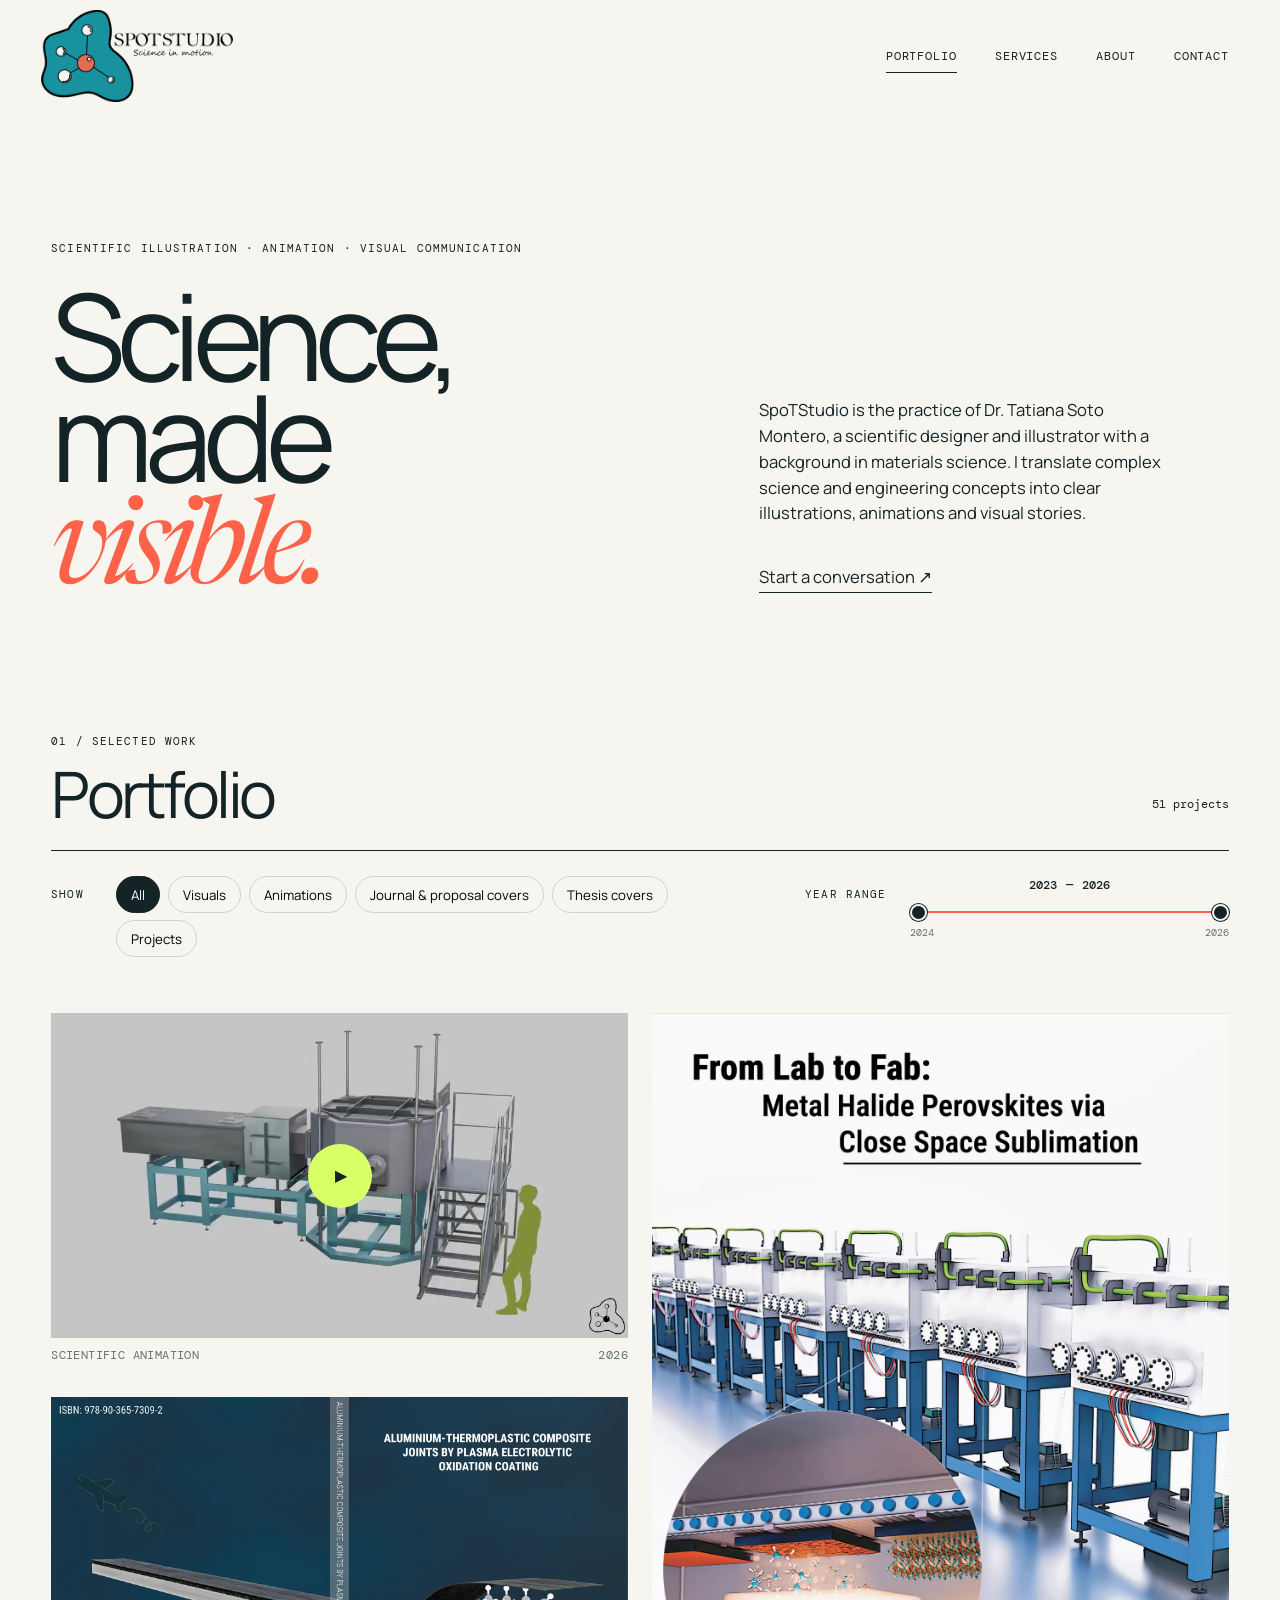
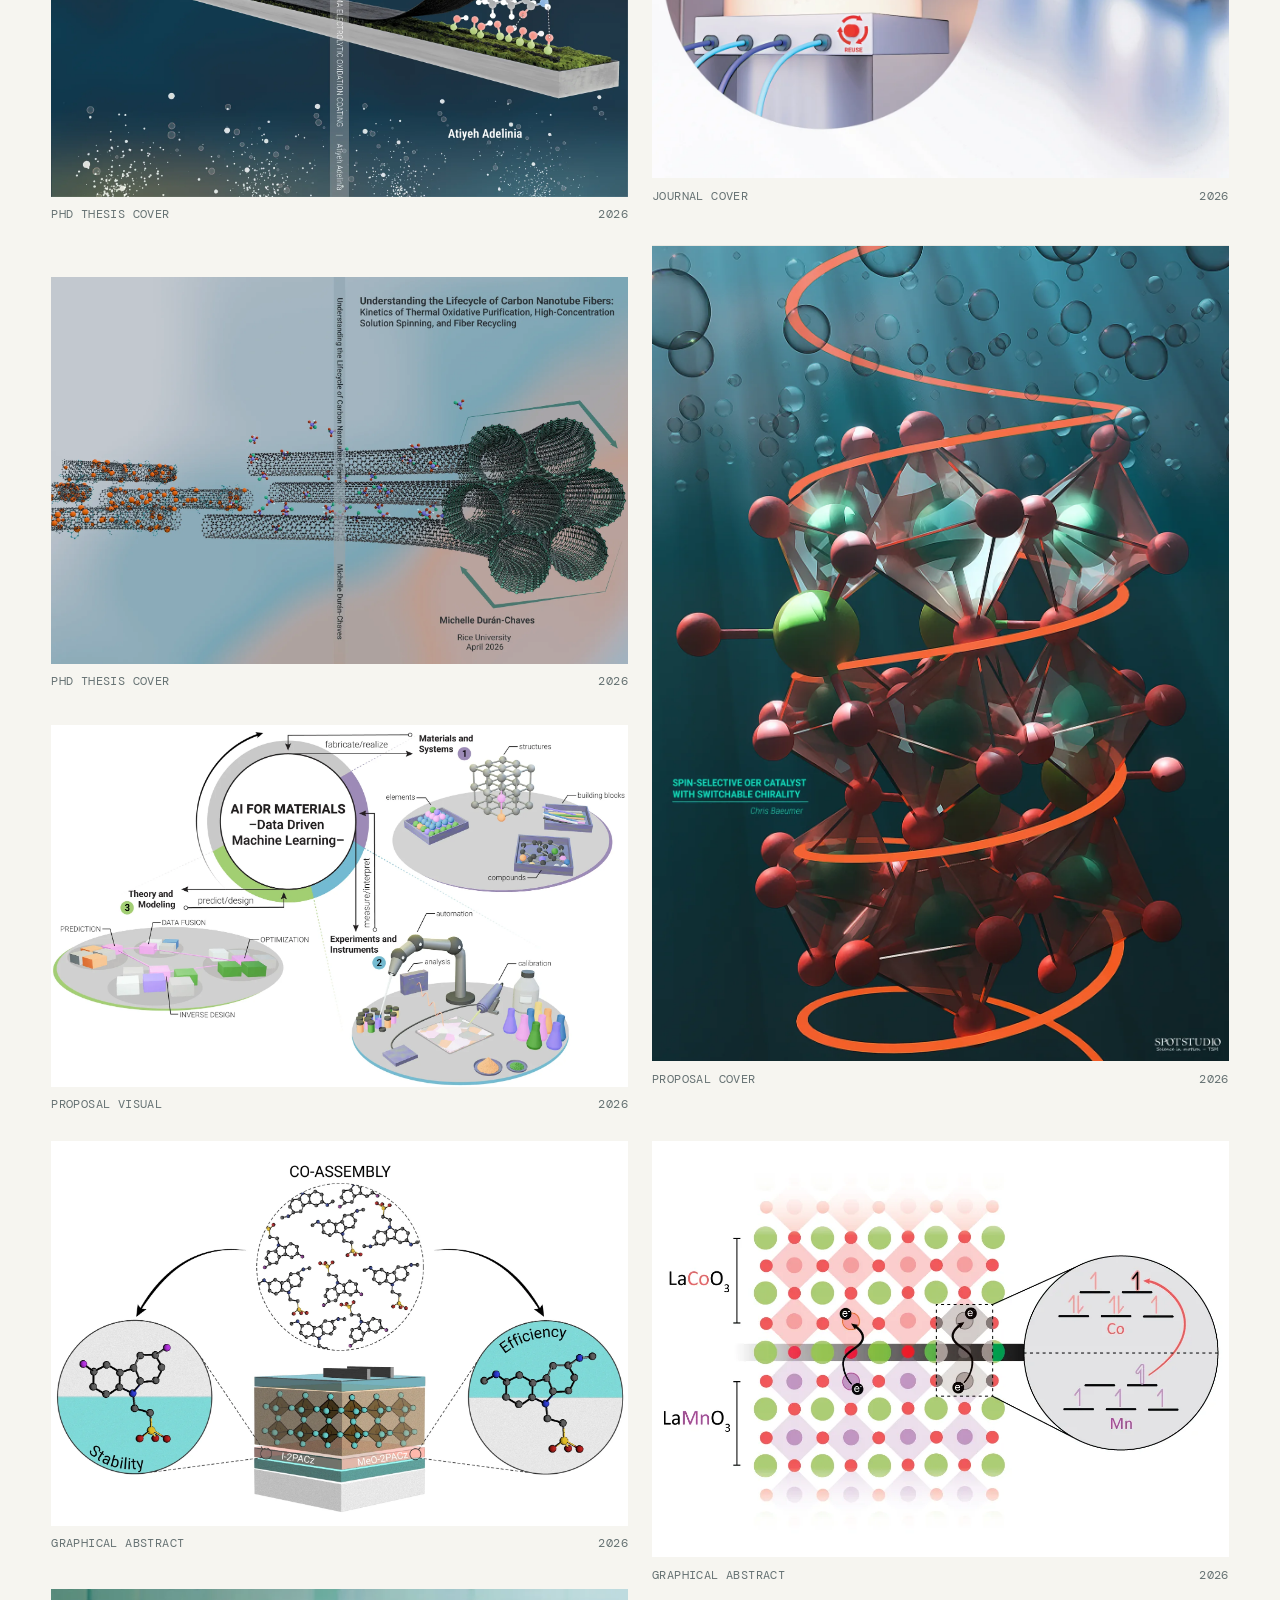
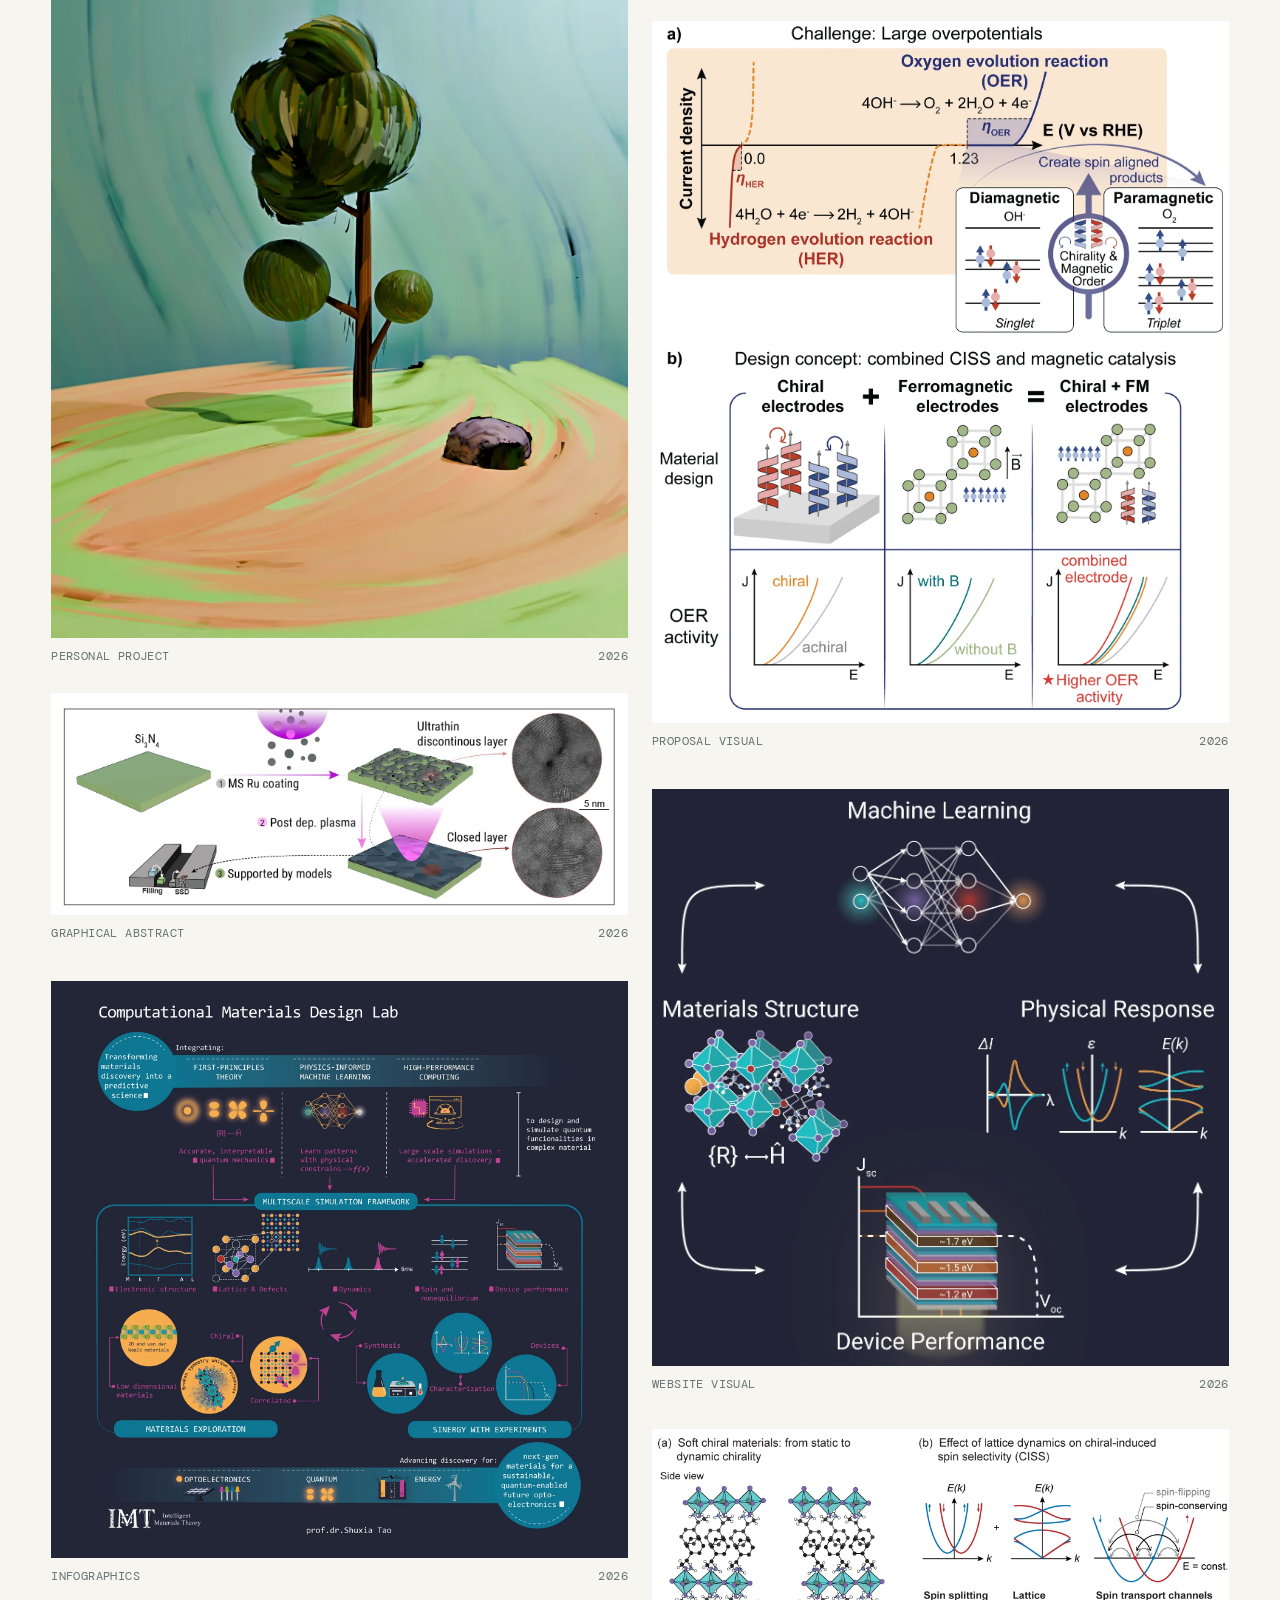
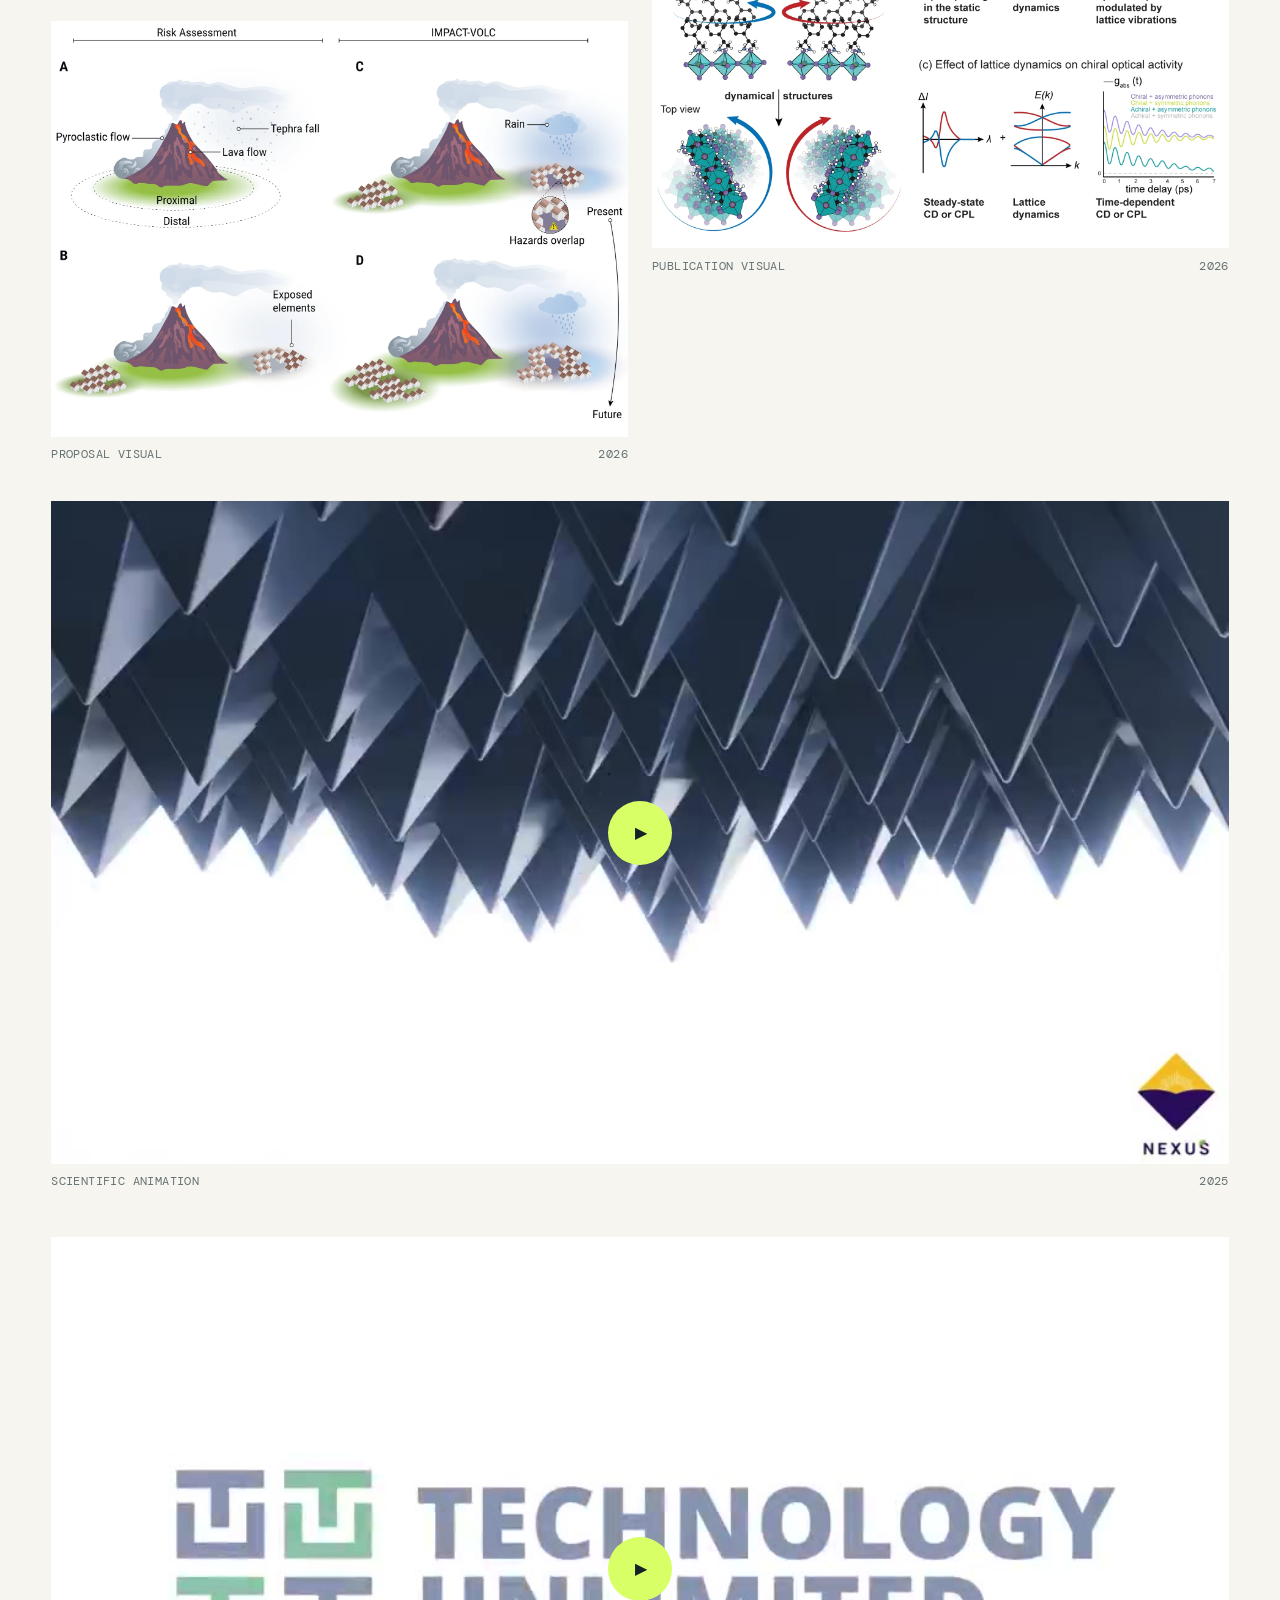
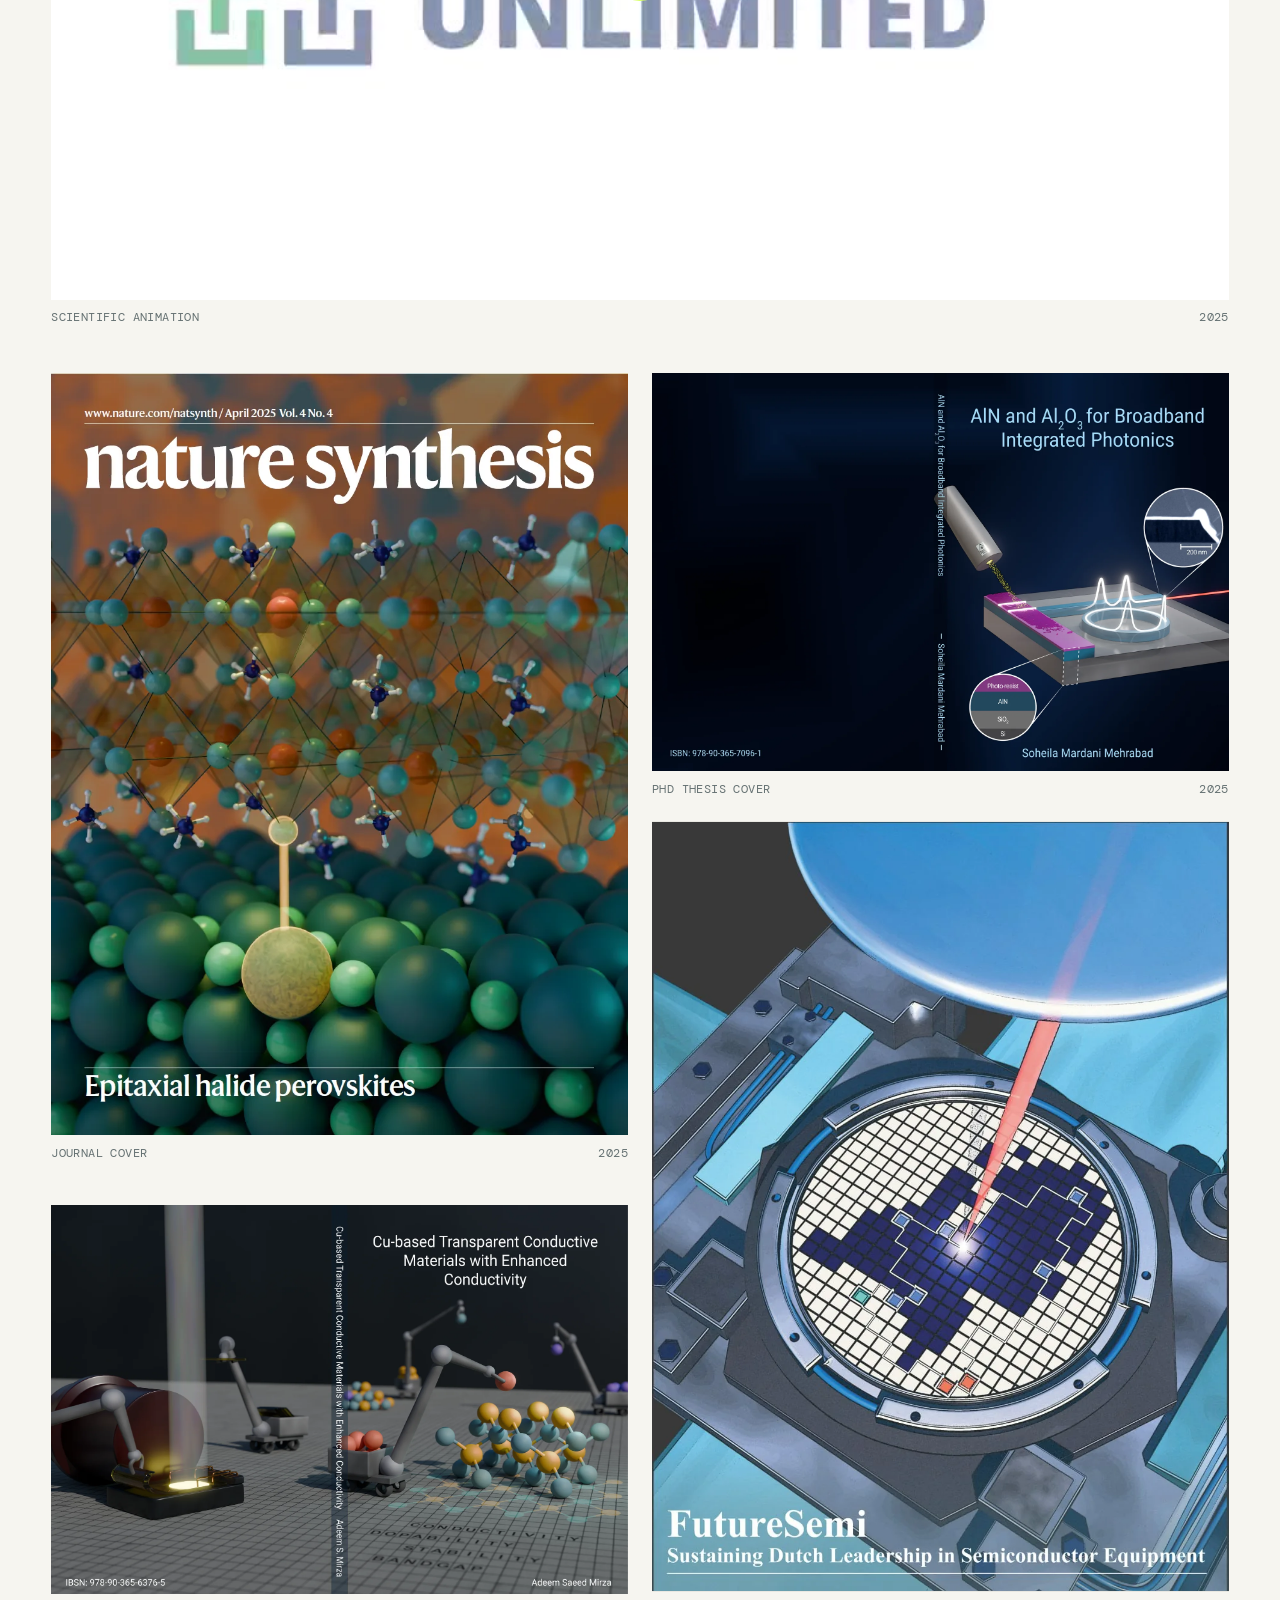
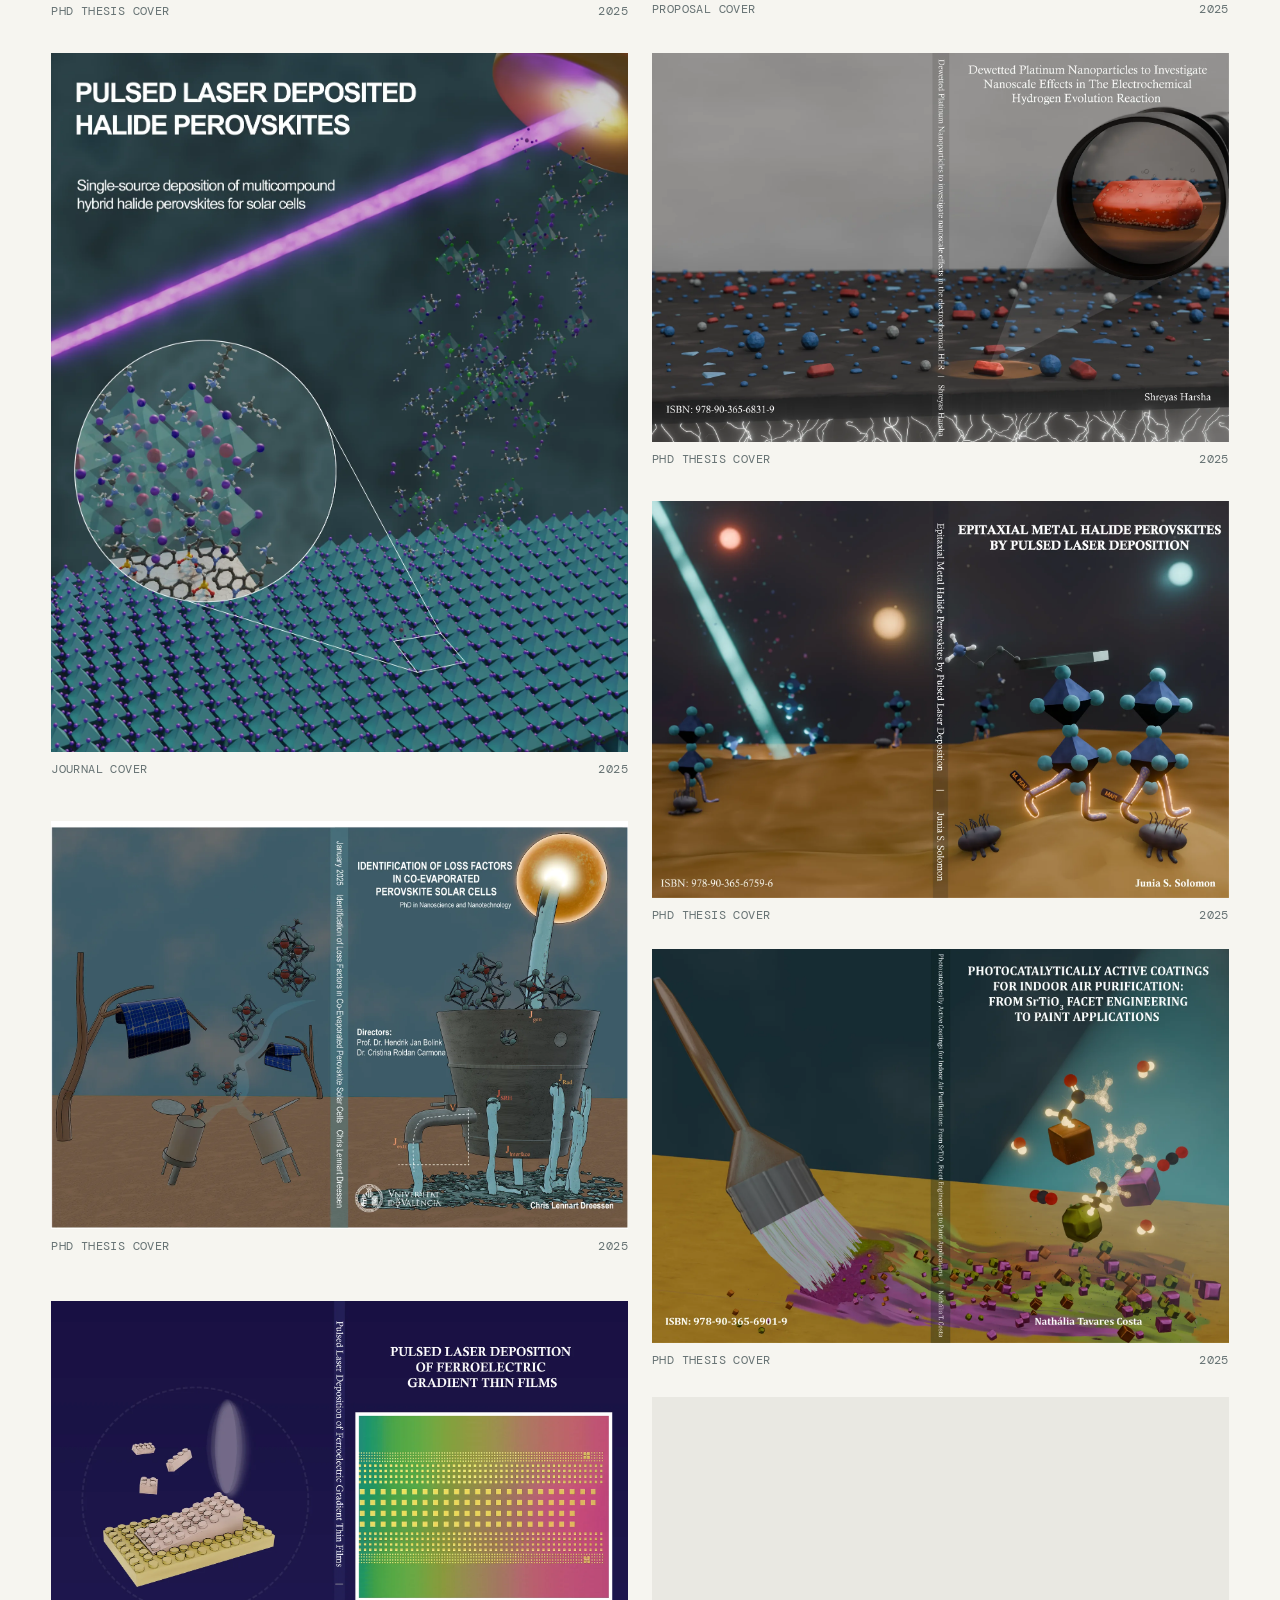
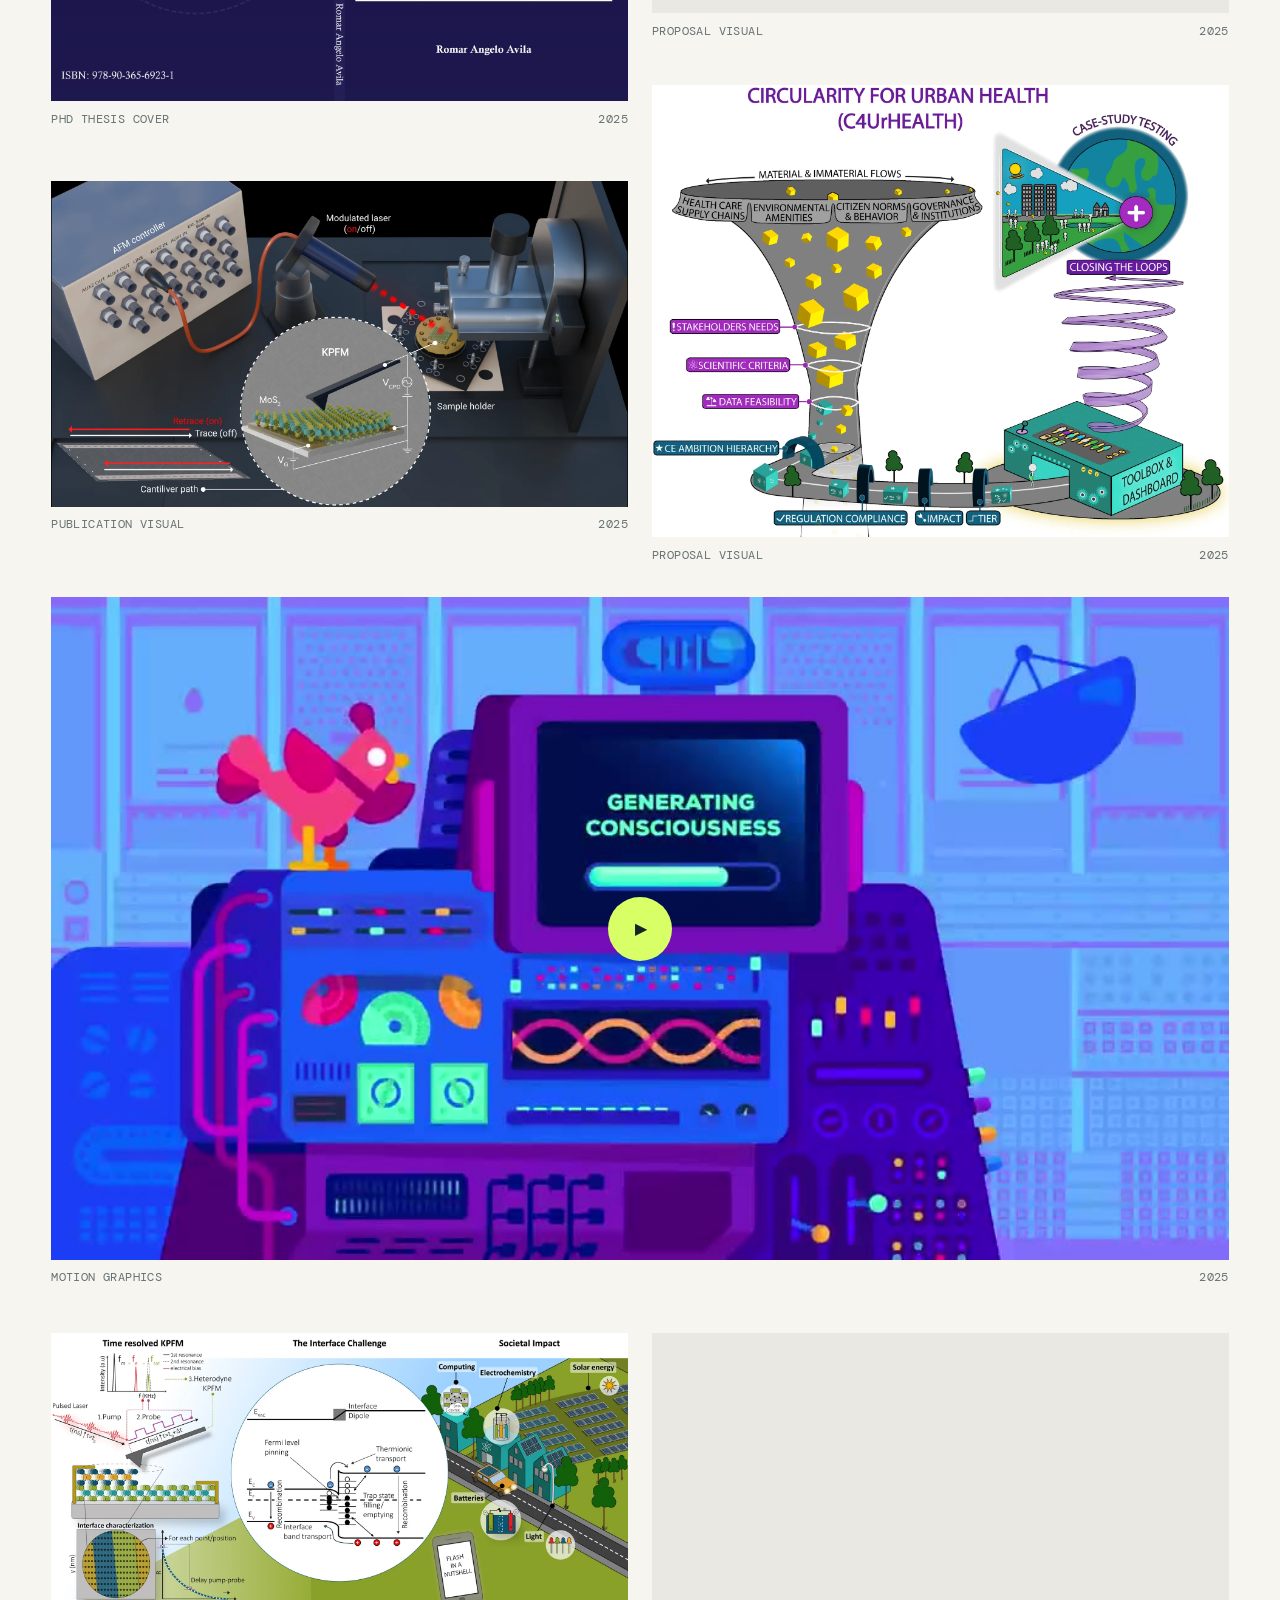
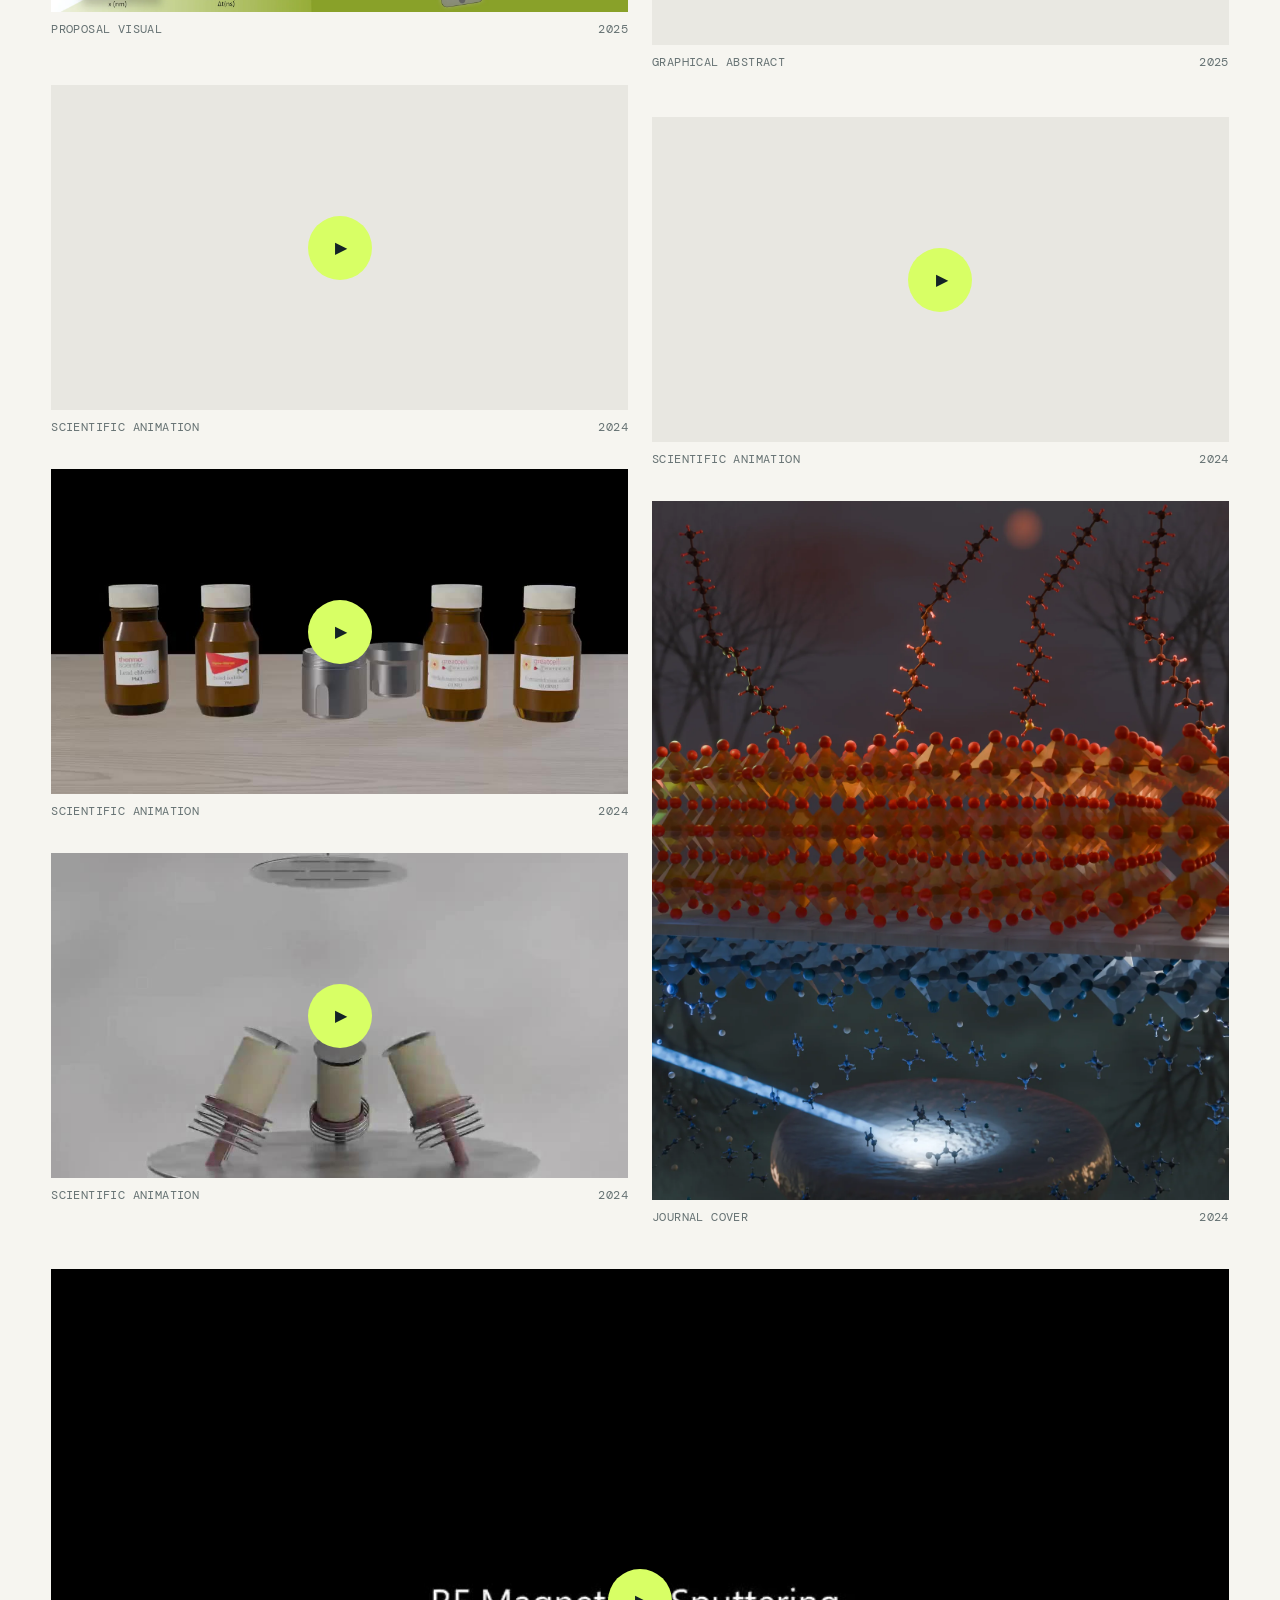
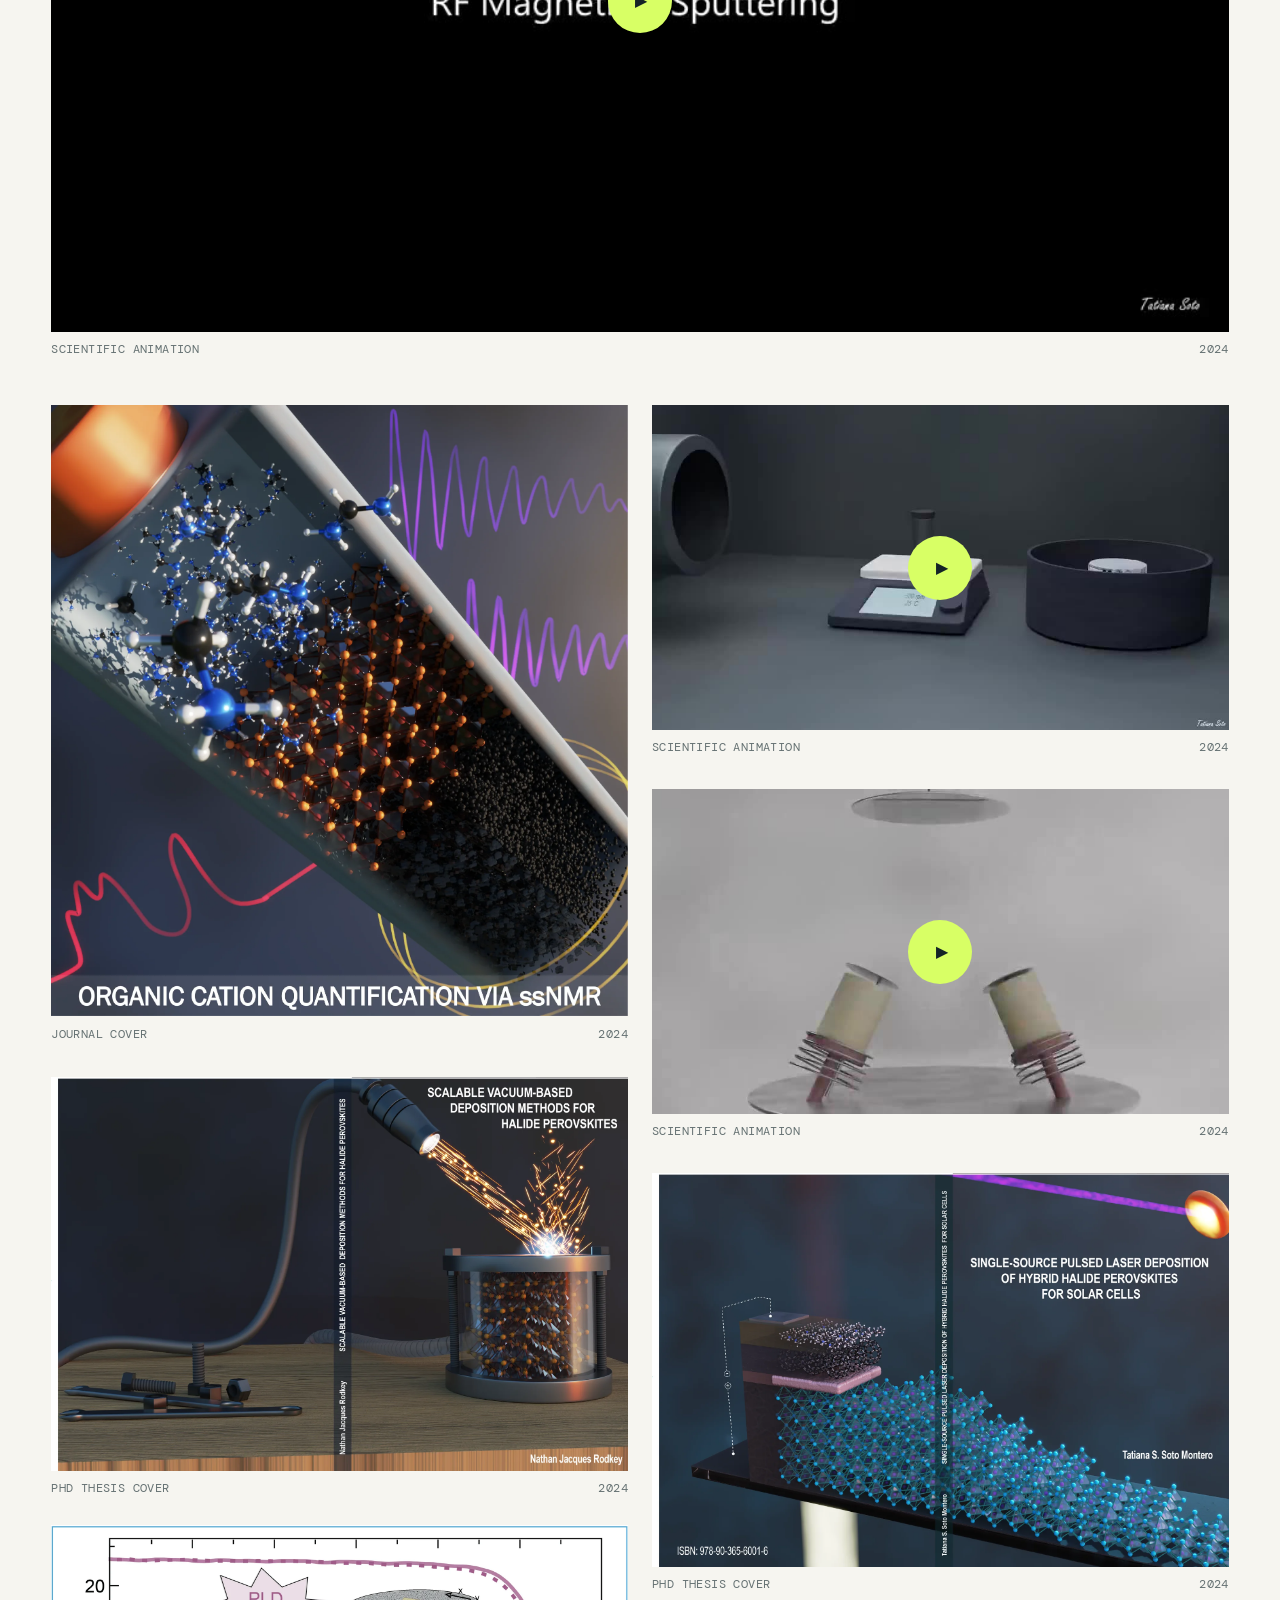
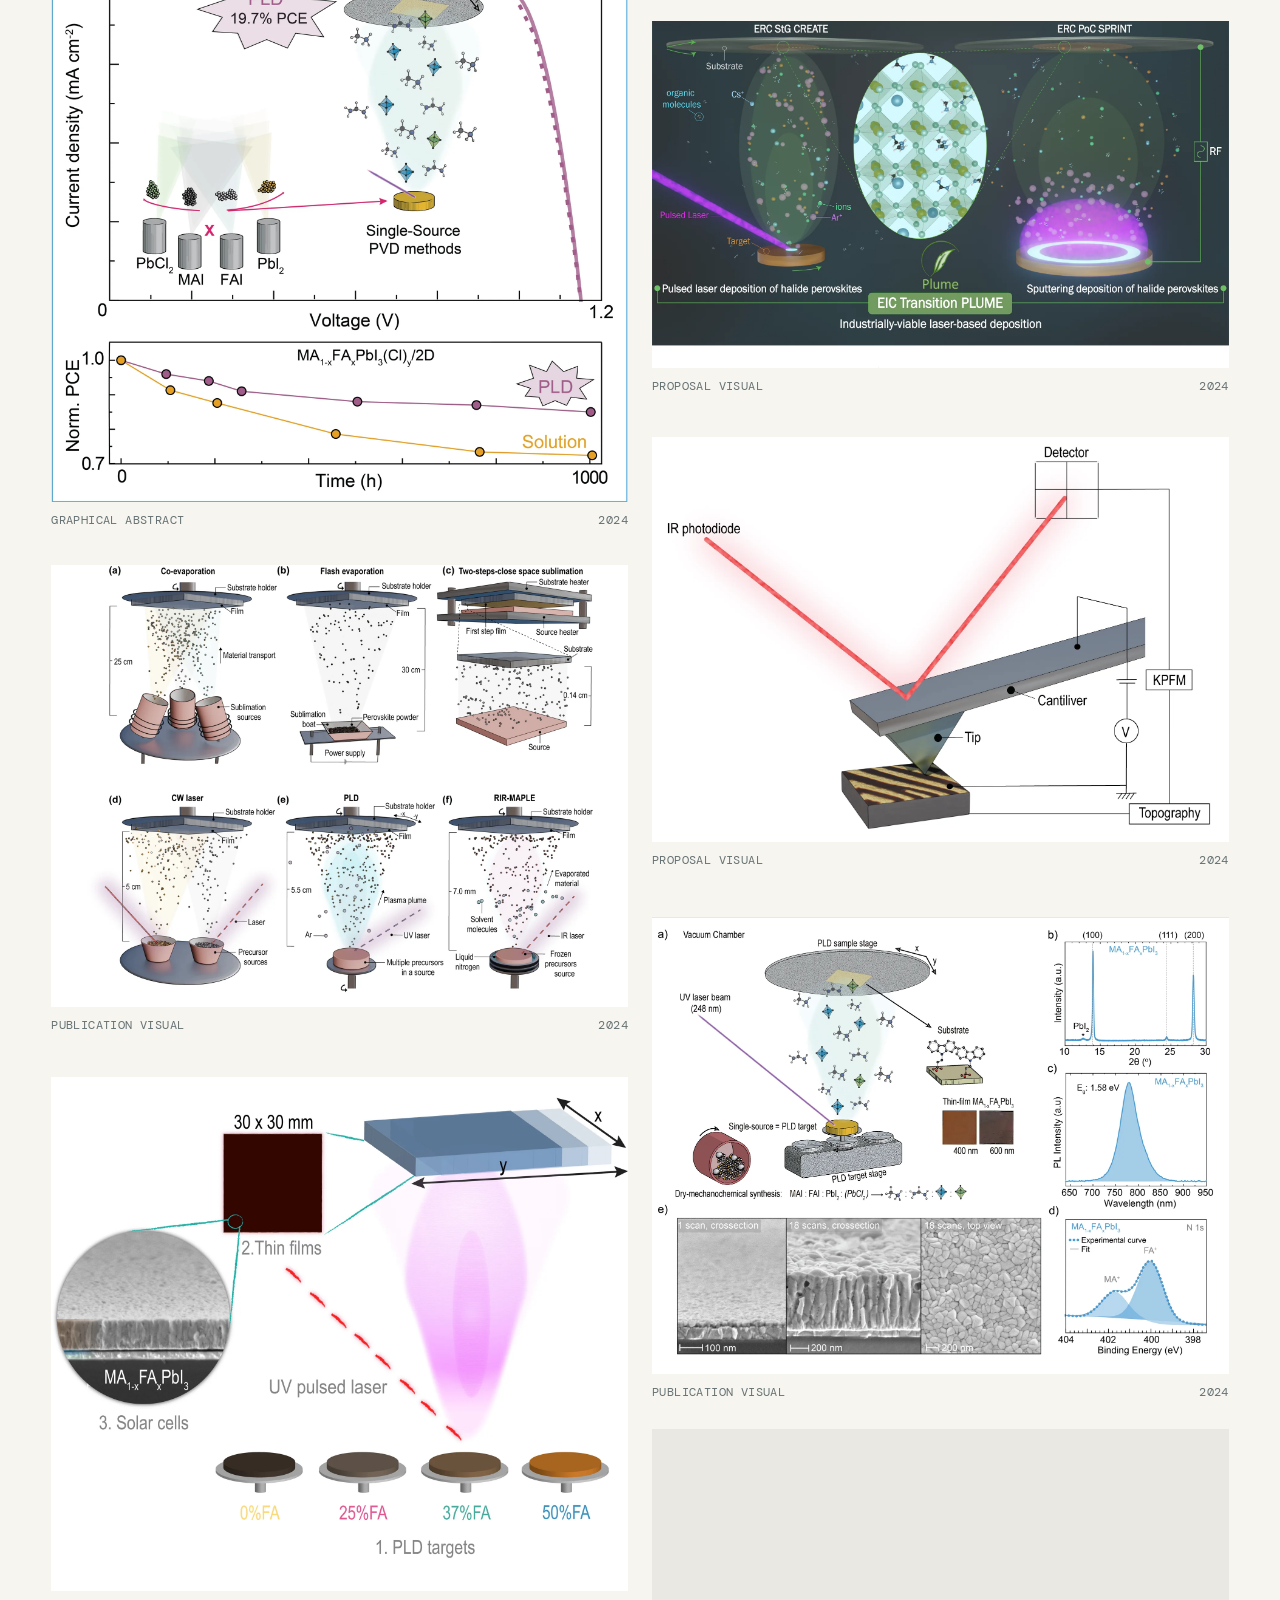
==== commit 4af35ad9: "Add final portfolio projects and search metadata" ====
--- a/index.html
+++ b/index.html
@@ -3,11 +3,22 @@
 <head>
   <meta charset="utf-8">
   <meta name="viewport" content="width=device-width, initial-scale=1">
-  <meta name="description" content="SpoTStudio — scientific illustration, animation and visual communication by Dr. Tatiana Soto Montero.">
-  <meta property="og:title" content="SpoTStudio — Scientific Design">
+  <meta name="description" content="Scientific illustration, animation, graphical abstracts, thesis covers and research visuals by Dr. Tatiana Soto Montero at SpoTStudio in Enschede, Netherlands.">
+  <meta name="robots" content="index, follow, max-image-preview:large">
+  <link rel="canonical" href="https://spotstudio.design/">
+  <meta property="og:type" content="website">
+  <meta property="og:url" content="https://spotstudio.design/">
+  <meta property="og:site_name" content="SpoTStudio">
+  <meta property="og:title" content="SpoTStudio — Scientific Illustration &amp; Animation">
   <meta property="og:description" content="Complex science and engineering concepts, translated through illustration, animation and visual storytelling.">
   <meta property="og:image" content="https://spotstudio.design/assets/images/spotstudio-logo.png">
-  <title>SpoTStudio — Portfolio</title>
+  <meta property="og:image:alt" content="SpoTStudio scientific design logo">
+  <meta name="twitter:card" content="summary_large_image">
+  <meta name="twitter:title" content="SpoTStudio — Scientific Illustration &amp; Animation">
+  <meta name="twitter:description" content="Scientific concepts translated into clear illustrations, animations and visual stories.">
+  <meta name="twitter:image" content="https://spotstudio.design/assets/images/spotstudio-logo.png">
+  <title>Scientific Illustration &amp; Animation Portfolio — SpoTStudio</title>
+  <script type="application/ld+json">{"@context":"https://schema.org","@type":"ProfessionalService","name":"SpoTStudio","url":"https://spotstudio.design/","logo":"https://spotstudio.design/assets/images/spotstudio-logo.png","image":"https://spotstudio.design/assets/images/tatiana-intro.webp","description":"Scientific illustration, animation and visual communication for research, publications, proposals, theses and companies.","founder":{"@type":"Person","name":"Dr. Tatiana Soto Montero","jobTitle":"Scientific Designer and Illustrator","sameAs":["https://www.linkedin.com/in/tatianasotomontero"]},"address":{"@type":"PostalAddress","addressLocality":"Enschede","addressCountry":"NL"},"email":"mailto:tatiana@spotstudio.design","telephone":"+316171212248"}</script>
   <link rel="stylesheet" href="assets/css/styles.css">
 </head>
 <body data-page="portfolio">
@@ -82,6 +93,7 @@
 
   <script src="assets/js/header.js?v=20260910-2"></script>
   <script src="assets/js/portfolio-data.js"></script>
+  <script src="assets/js/portfolio-data-extra.js"></script>
   <script src="assets/js/main.js"></script>
 </body>
 </html>
--- a/assets/css/styles.css
+++ b/assets/css/styles.css
@@ -78,3 +78,34 @@
 .project-missing{min-height:55vh}.project-missing h1{font-size:clamp(3rem,7vw,7rem);font-weight:400;letter-spacing:-.06em;line-height:.92;max-width:11ch}
 @media(max-width:850px){.project-intro{grid-template-columns:1fr}.project-description{margin-top:2rem}.project-media figcaption{grid-template-columns:40px 1fr}.project-media-copy{grid-column:2}}
 @media(max-width:560px){.lightbox-figure figcaption{grid-template-columns:1fr;gap:.6rem}.project-main{padding-top:2rem}.project-back{margin-bottom:4rem}.project-media-list{gap:5rem}.project-media figcaption{grid-template-columns:30px 1fr}.project-media-contain>img,.project-media-contain>video{padding:.4rem}}
+
+/* Compact four-unit portfolio mosaic */
+.project-grid{grid-template-columns:repeat(4,minmax(0,1fr));grid-auto-rows:clamp(175px,19vw,285px);gap:2.7rem 1.25rem}
+.project-card,.project-card:nth-child(3n){display:grid;grid-template-rows:minmax(0,1fr) auto}
+.project-card .artwork.artwork-contain img{padding:0}
+.card-meta.card-meta-compact{display:flex;justify-content:space-between;align-items:baseline;gap:1rem;padding-top:.65rem;color:var(--muted);font-family:"DM Mono",monospace;font-size:.72rem;line-height:1.35;text-transform:uppercase;letter-spacing:.035em}
+.card-meta-compact span{overflow:hidden;text-overflow:ellipsis;white-space:nowrap}
+.card-meta-compact time{flex:0 0 auto}
+.lightbox-figure img,.lightbox-figure video{display:block;width:auto;max-width:100%;height:auto;max-height:64vh;margin-inline:auto;object-fit:contain}
+
+@media(max-width:760px){.project-grid{grid-template-columns:repeat(2,minmax(0,1fr));grid-auto-rows:clamp(190px,41vw,330px);gap:2.4rem 1rem}}
+@media(max-width:560px){.project-grid{grid-template-columns:1fr;grid-auto-rows:auto;gap:3rem}.project-card,.project-card:nth-child(3n),.project-card.project-size-1x1,.project-card.project-size-1x2,.project-card.project-size-2x1,.project-card.project-size-2x2{grid-column:1;grid-row:auto}.project-card .artwork{height:auto;aspect-ratio:4/3}.project-card.project-size-1x2 .artwork{aspect-ratio:3/4}.card-meta.card-meta-compact{font-size:.7rem}}
+@media(hover:none){.card-overlay{align-items:end;background:linear-gradient(transparent 48%,rgba(20,35,38,.82));opacity:1}.card-overlay span{transform:none}}
+
+/* Natural-ratio two-column masonry */
+.project-grid{display:grid;grid-template-columns:repeat(2,minmax(0,1fr));grid-auto-flow:dense;grid-auto-rows:8px;gap:1.5rem}
+.project-card,.project-card:nth-child(3n),.project-card.project-size-1x1,.project-card.project-size-1x2,.project-card.project-size-2x1,.project-card.project-size-2x2{display:block;grid-column:span 1;grid-row:auto}
+.project-card.project-card-wide{grid-column:span 2}
+.project-open{height:auto}
+.project-card .artwork,.project-card.project-size-1x2 .artwork{height:auto}
+
+@media(max-width:560px){.project-grid{grid-template-columns:1fr;grid-auto-rows:8px;gap:1.35rem}.project-card.project-card-wide{grid-column:1}.project-card .artwork,.project-card.project-size-1x2 .artwork{height:auto}}
+
+/* Keep the lightbox close control visible at every media size */
+.project-dialog .dialog-close{position:fixed;top:max(1rem,3vh);right:max(1rem,3vw);z-index:20;background:var(--paper);color:var(--ink);border-color:var(--paper);box-shadow:0 5px 24px rgba(0,0,0,.3)}
+
+/* Concise professional background */
+.cv-summary{display:grid;grid-template-columns:.8fr 1.2fr 1fr;gap:clamp(2rem,5vw,5rem);margin-top:4rem;padding-top:2rem;border-top:1px solid var(--line)}
+.cv-summary article{min-width:0}.cv-summary ul{list-style:none;margin:2rem 0 0;padding:0}.cv-summary li{display:grid;gap:.2rem;padding:1rem 0;border-bottom:1px solid var(--line)}
+.cv-summary strong{font-weight:500}.cv-summary span{color:var(--muted);font-family:"DM Mono",monospace;font-size:.72rem;line-height:1.5}
+@media(max-width:850px){.cv-summary{grid-template-columns:1fr}.cv-summary ul{margin-top:1rem}}
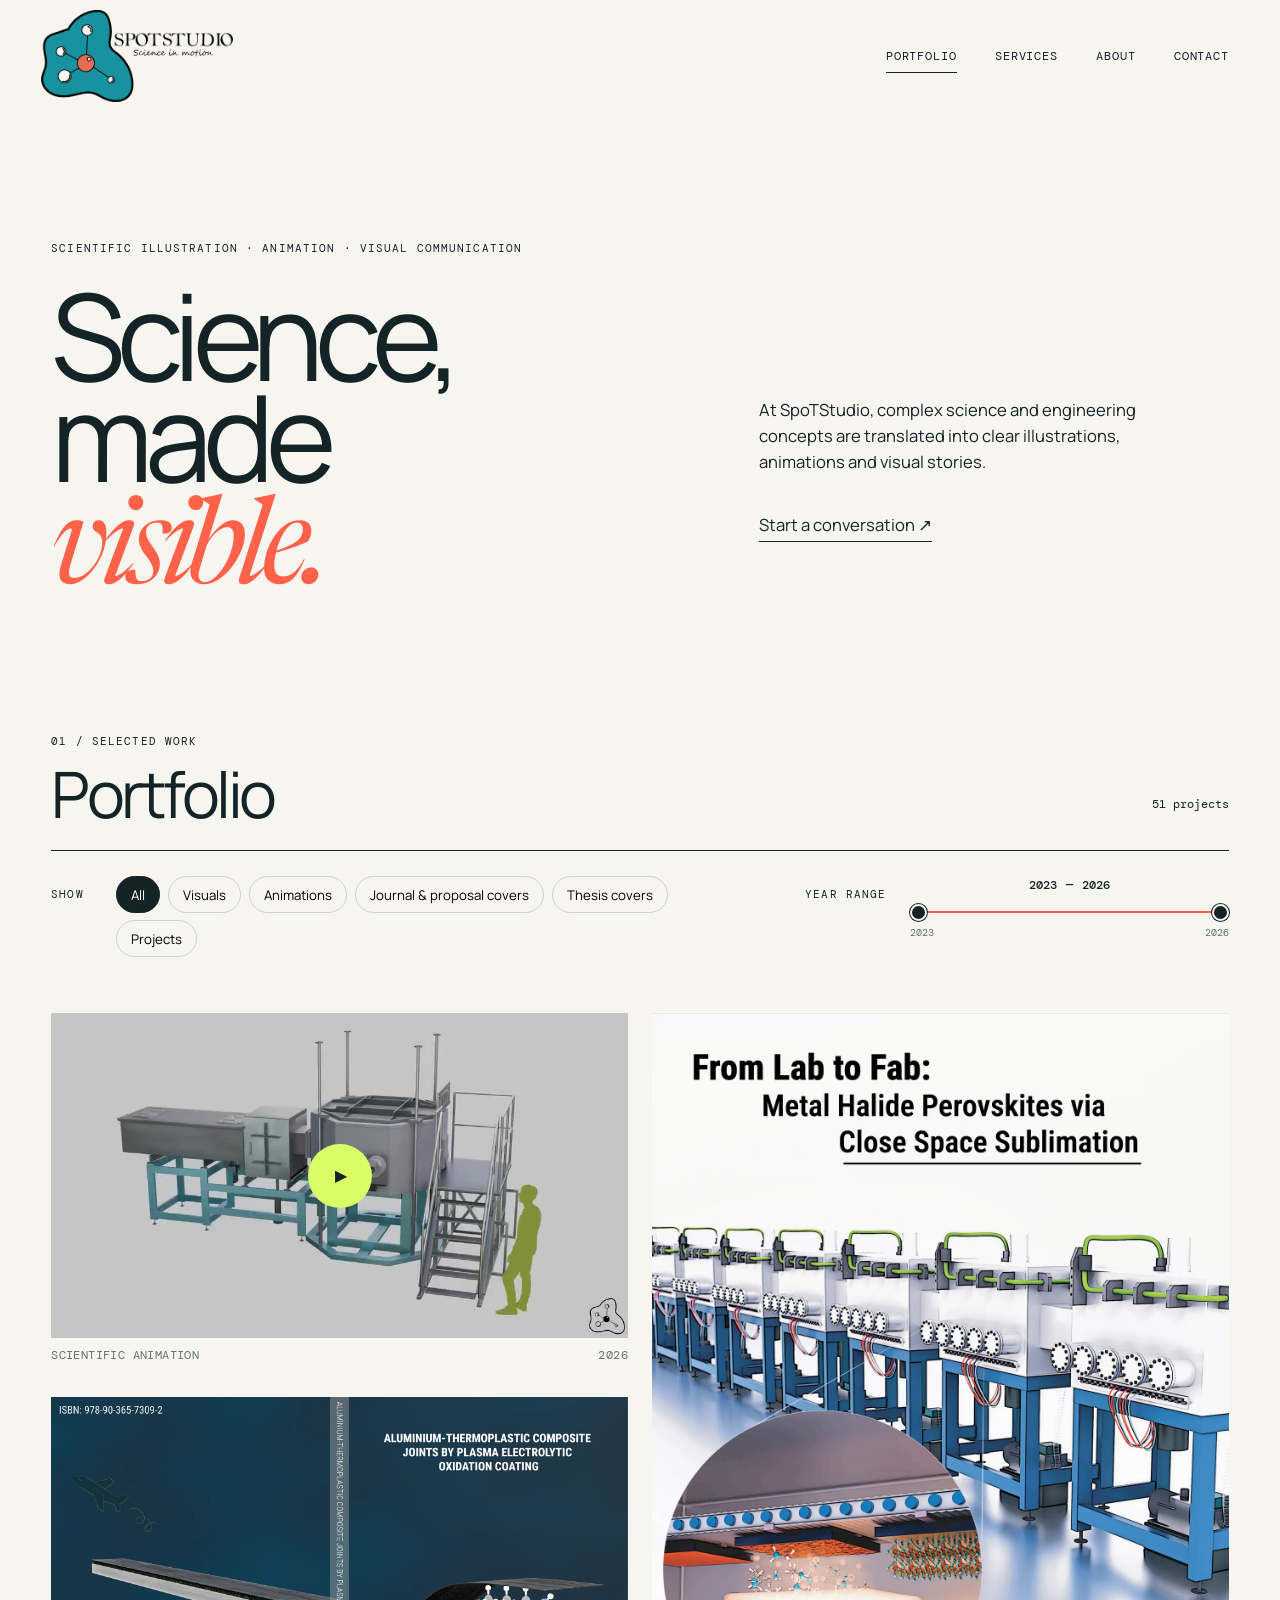
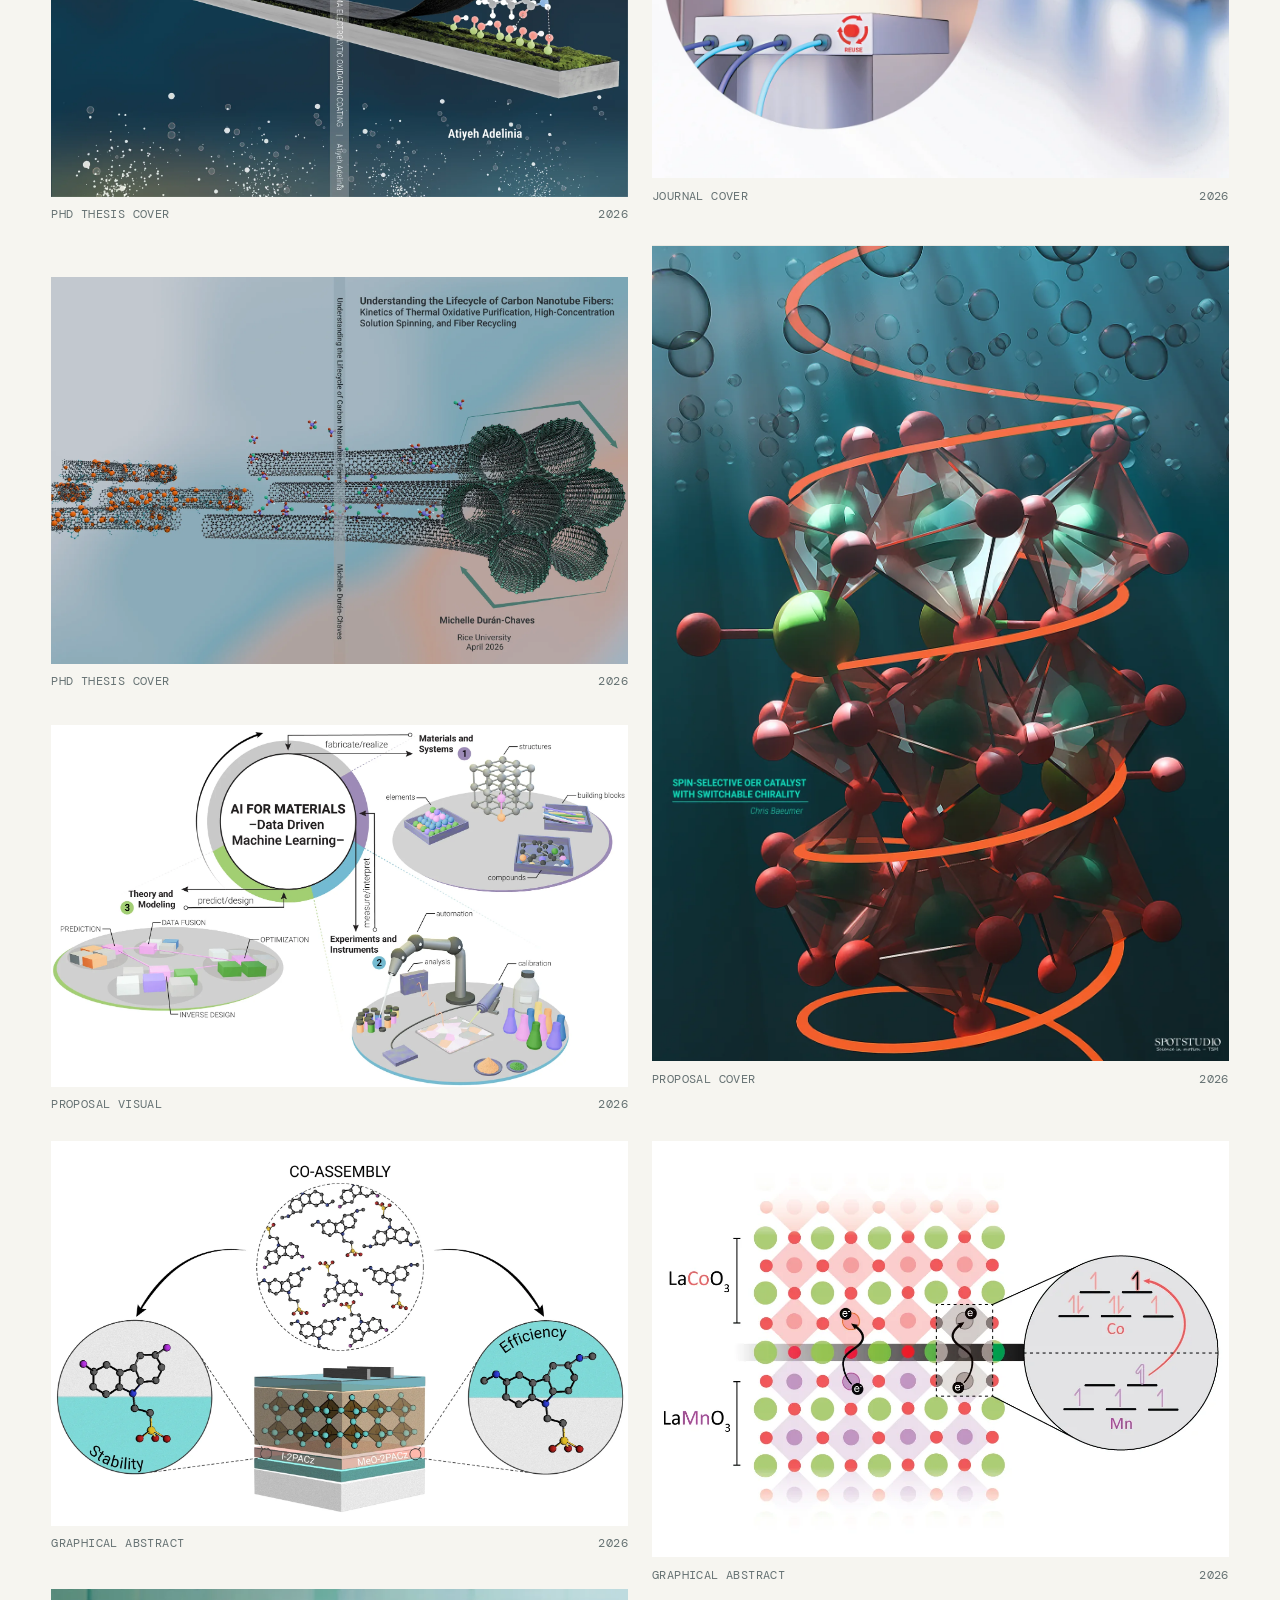
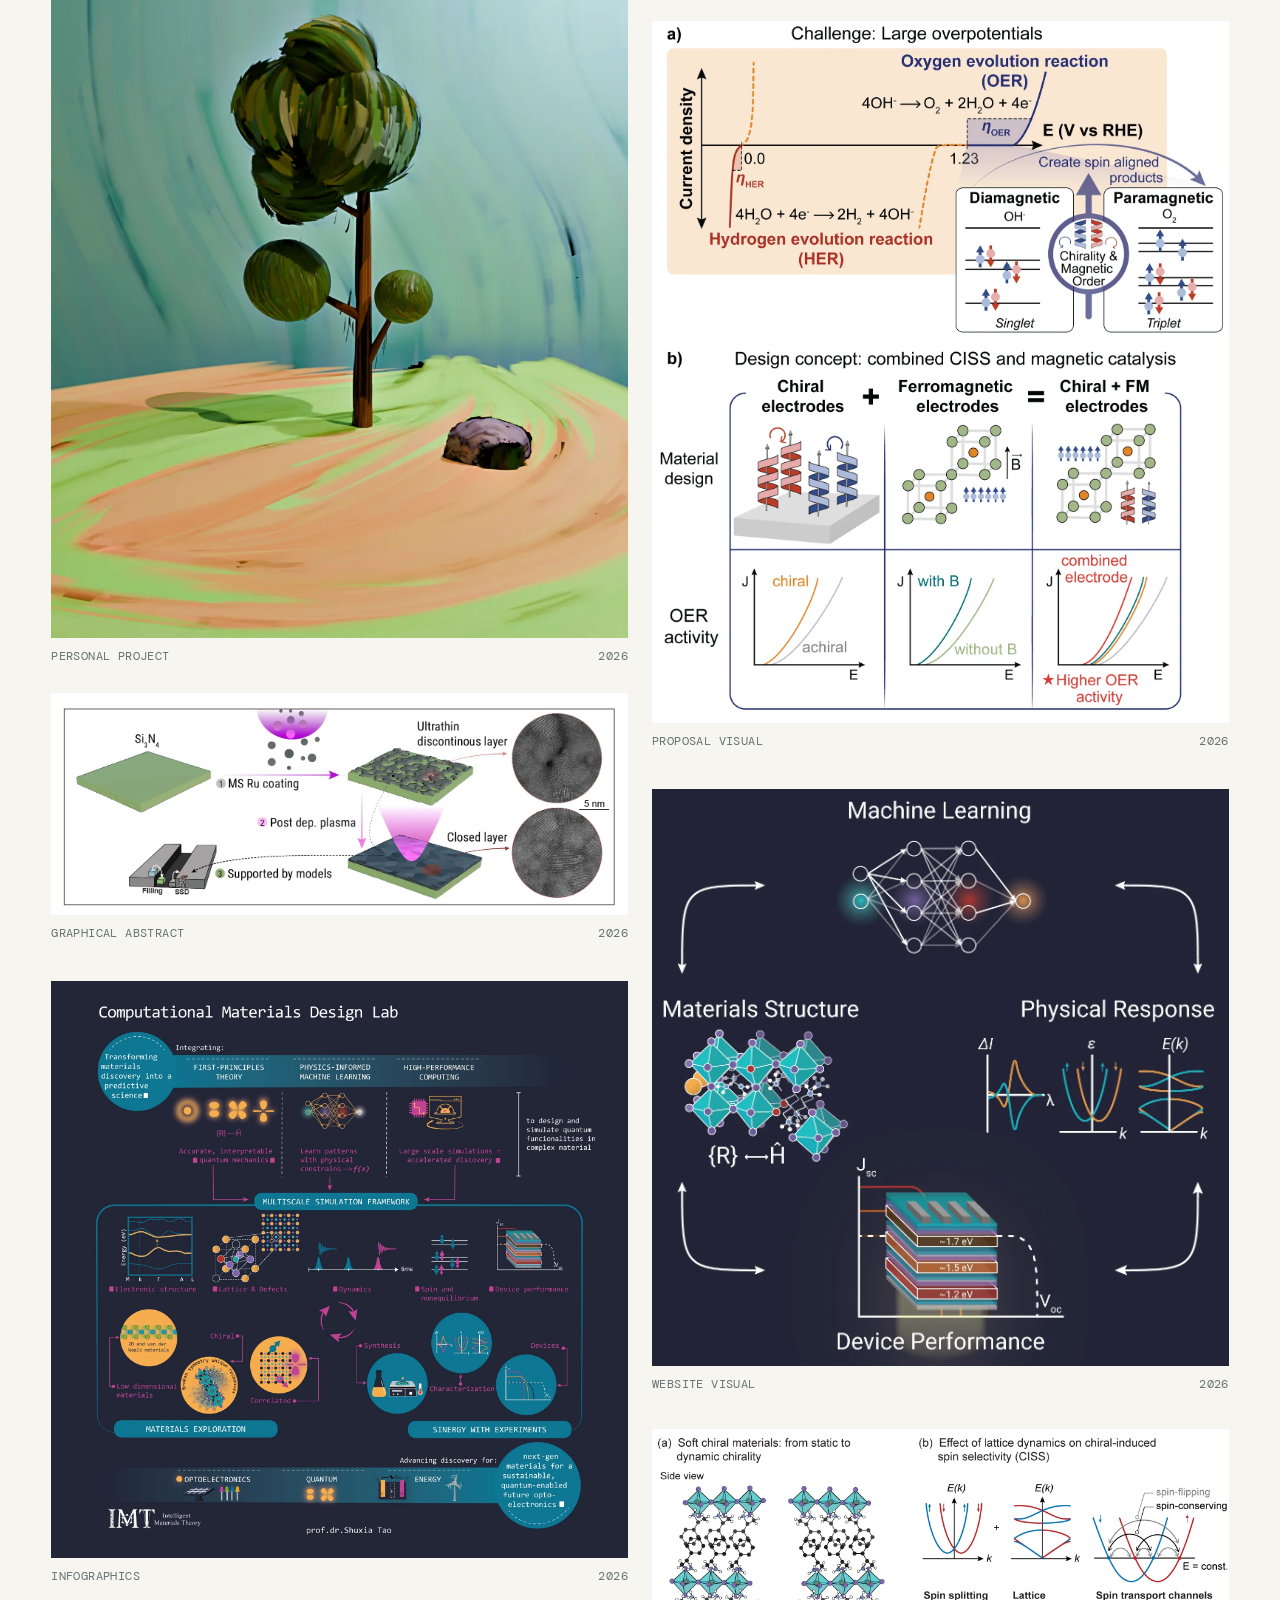
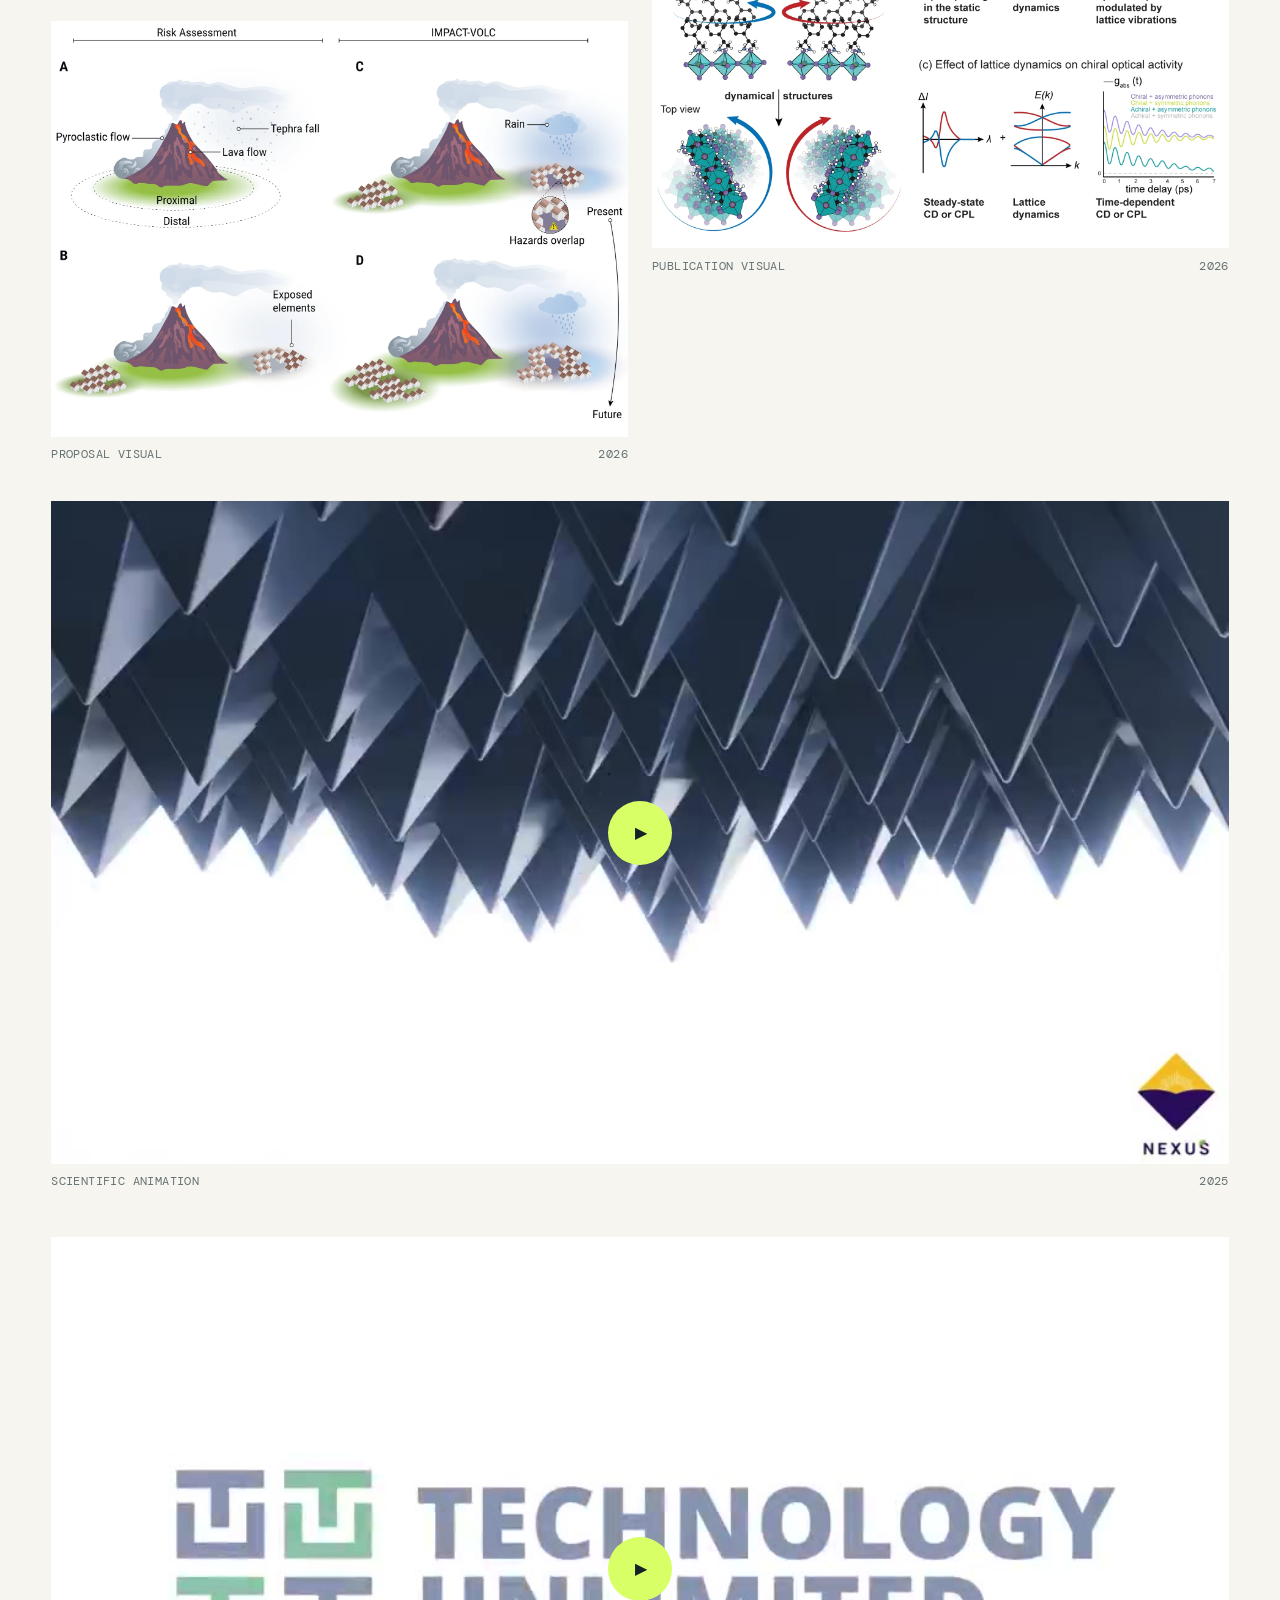
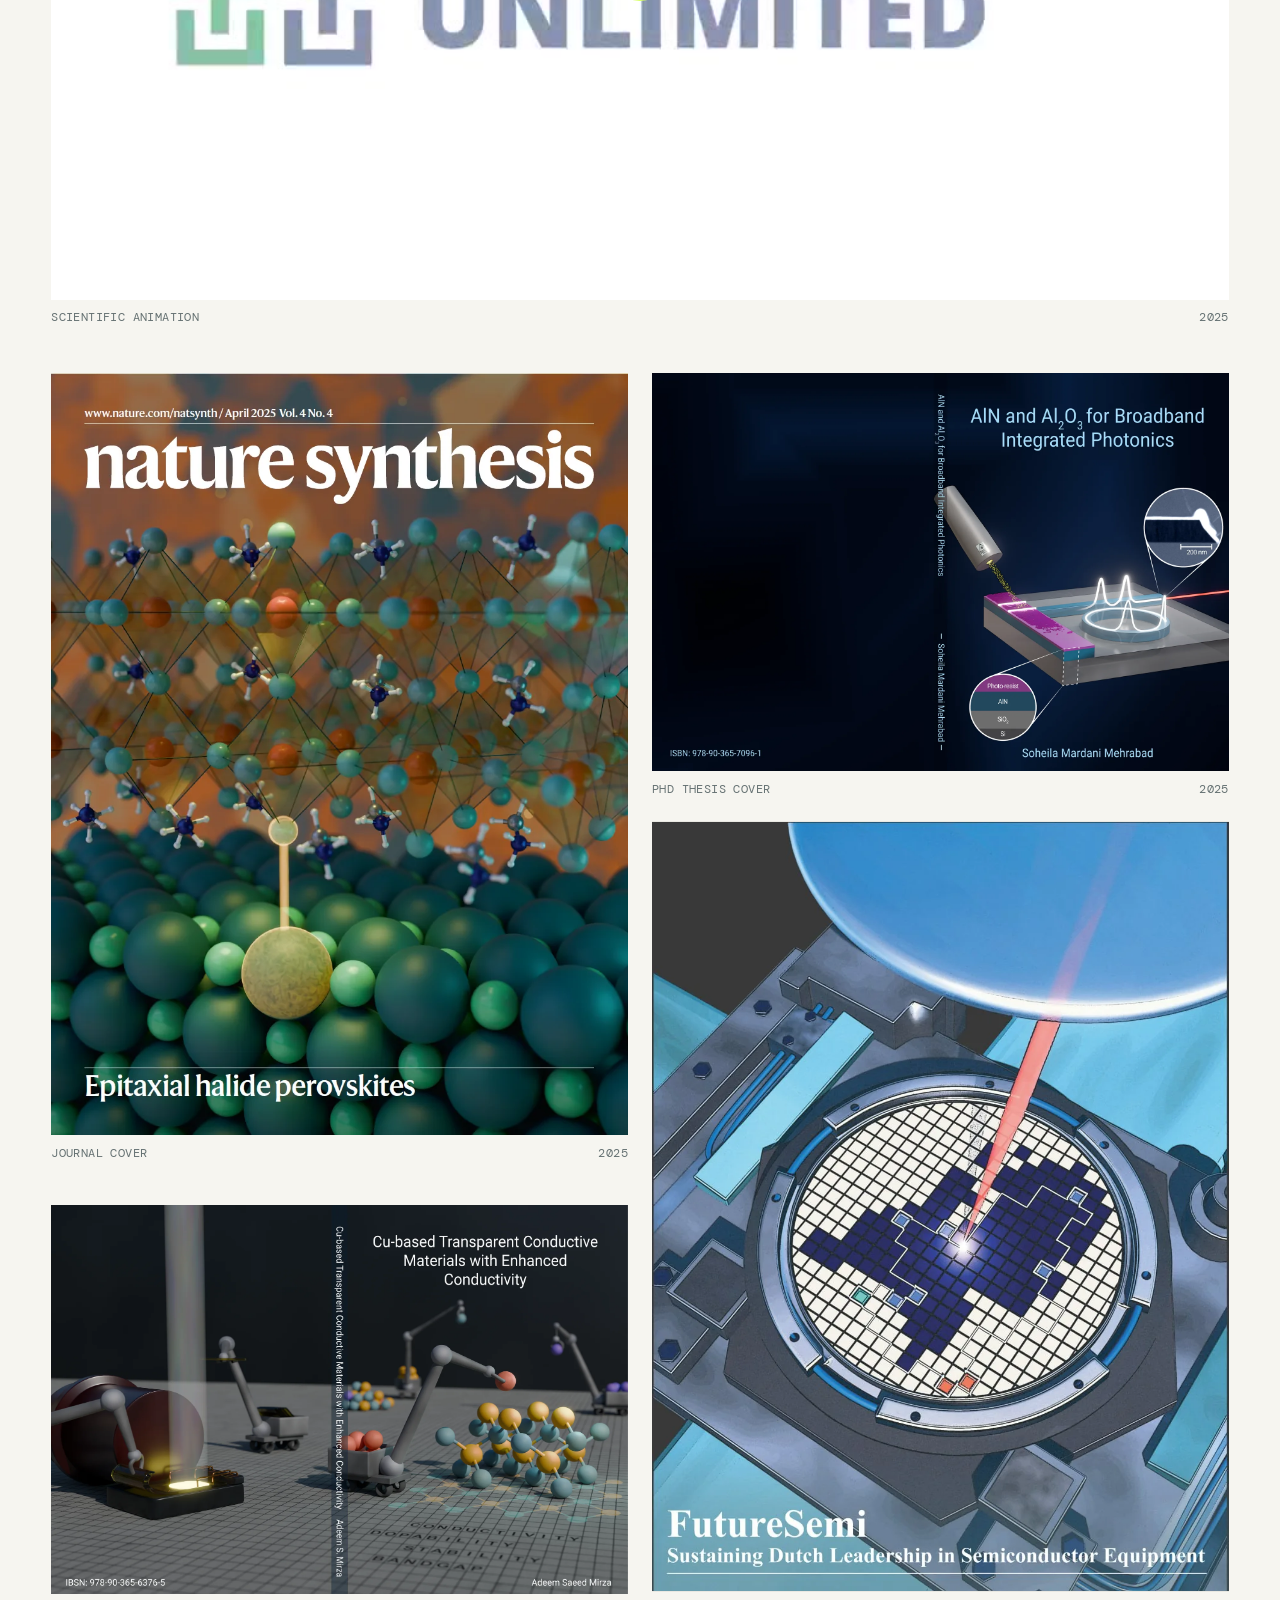
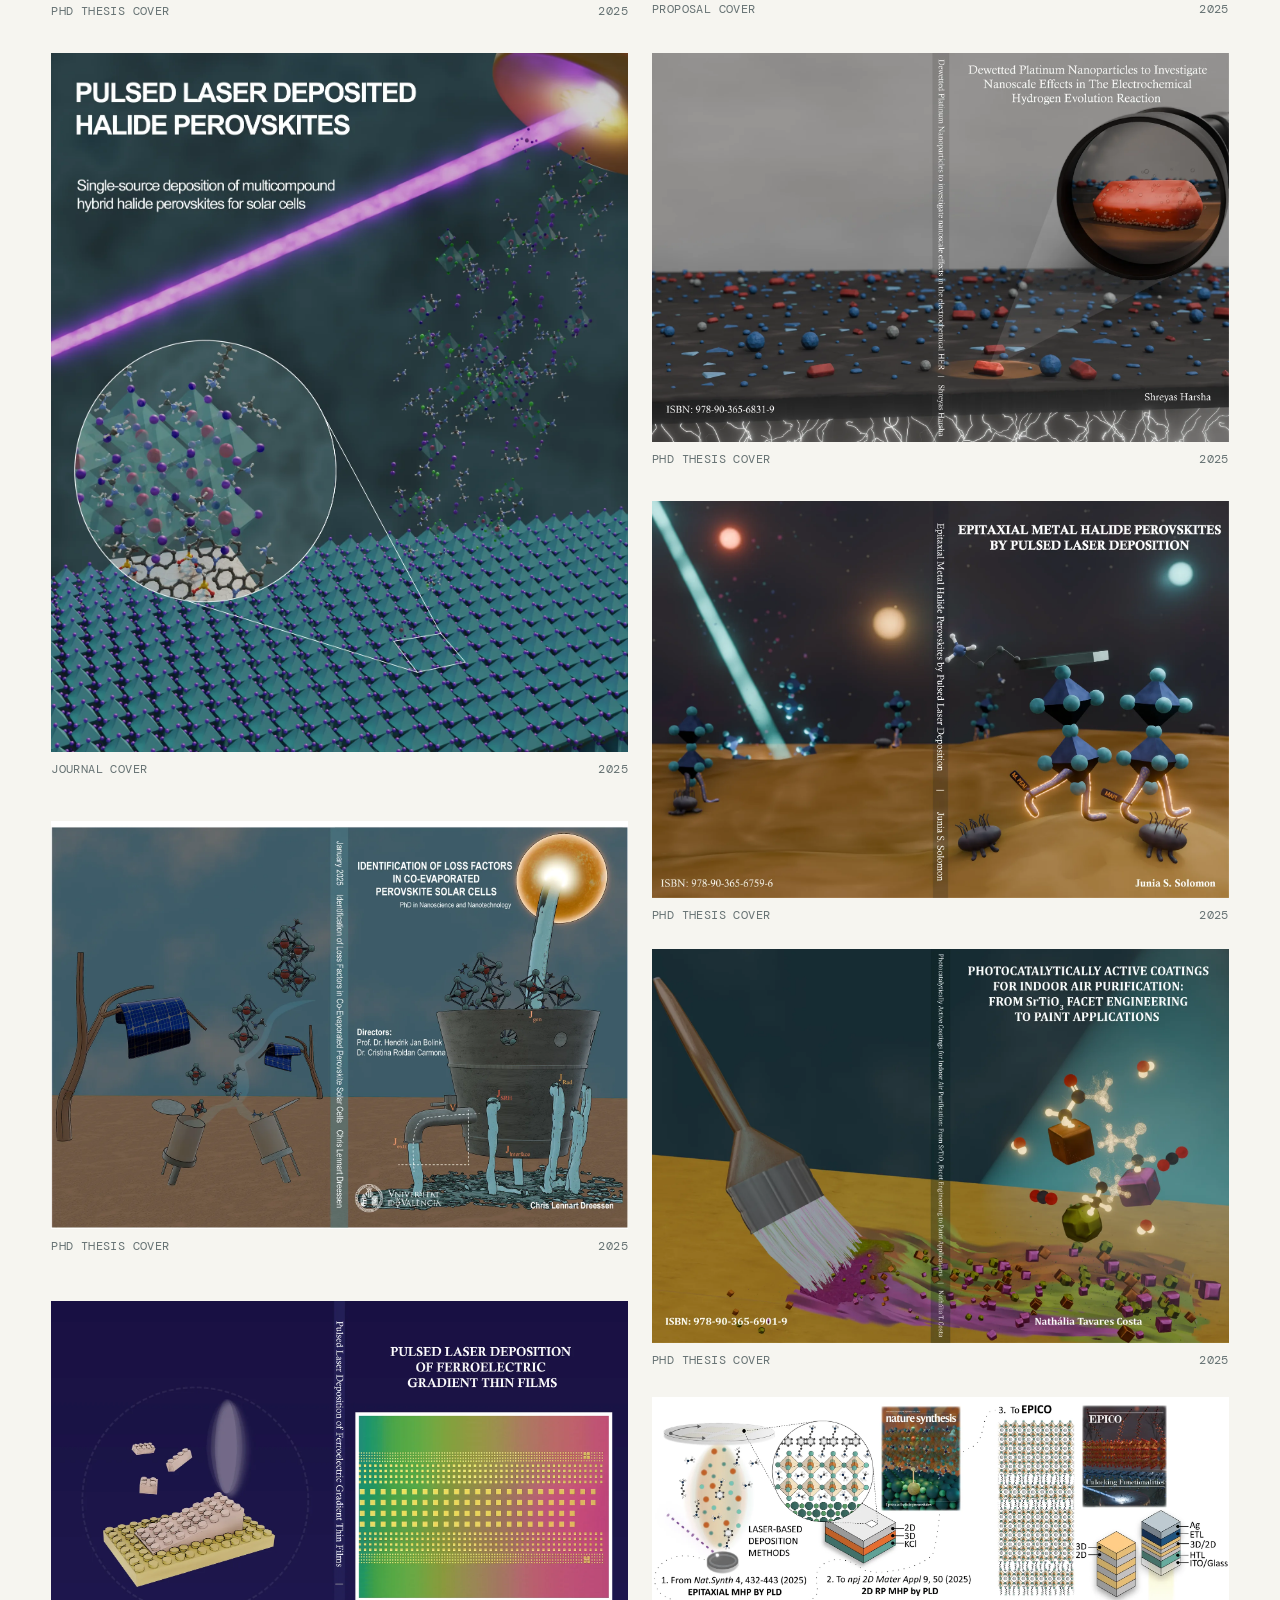
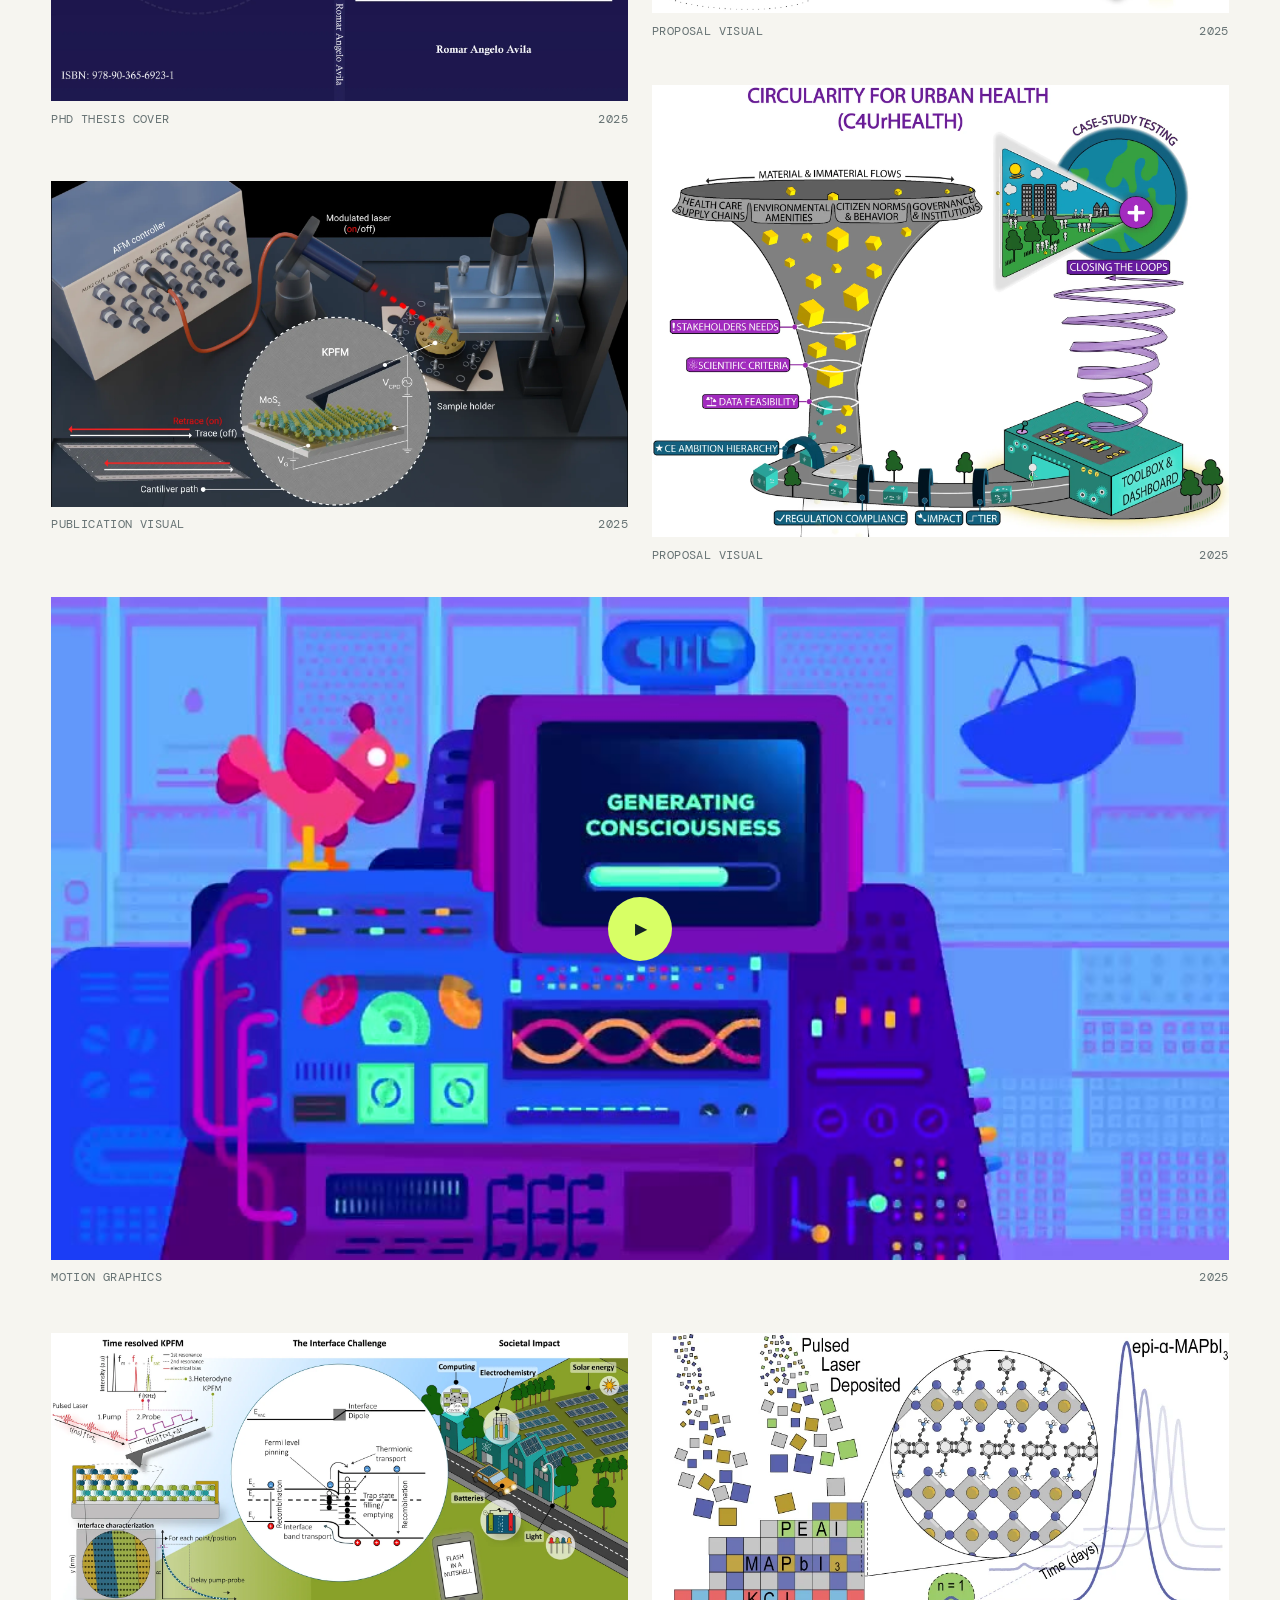
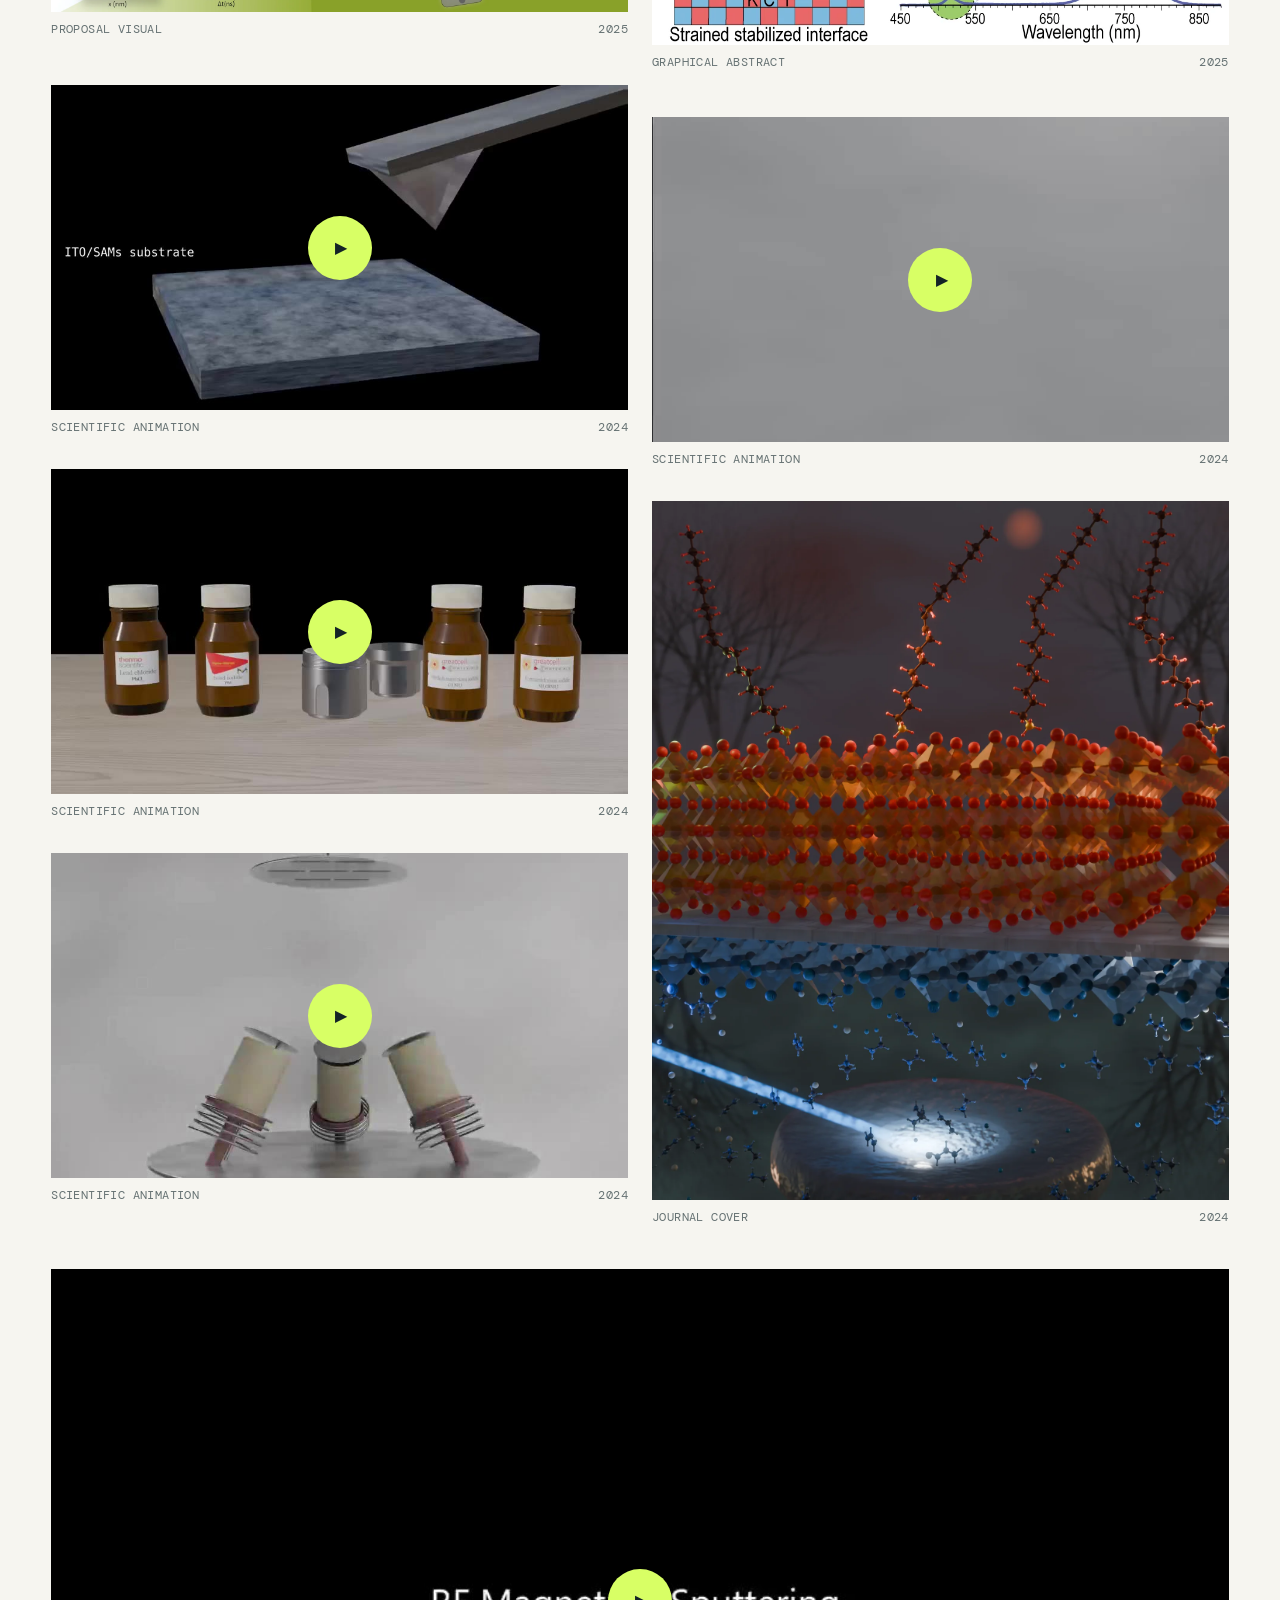
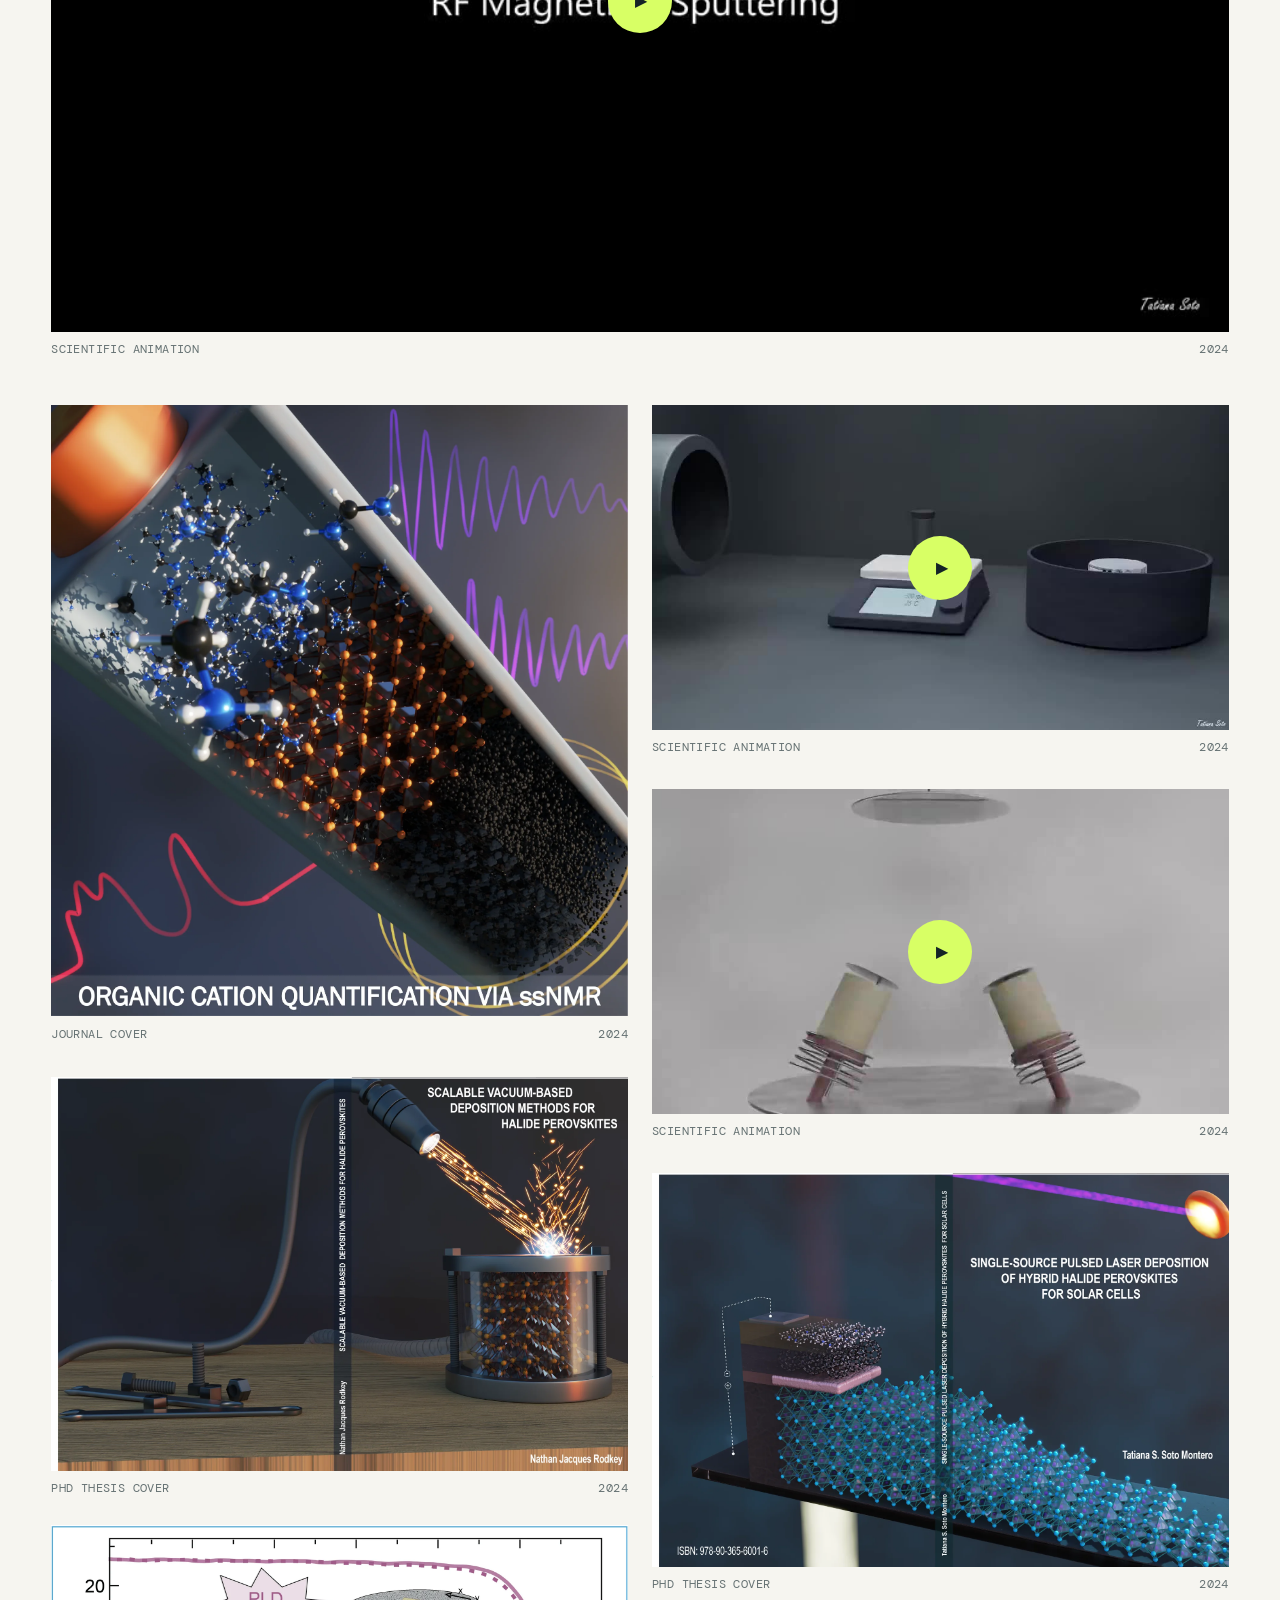
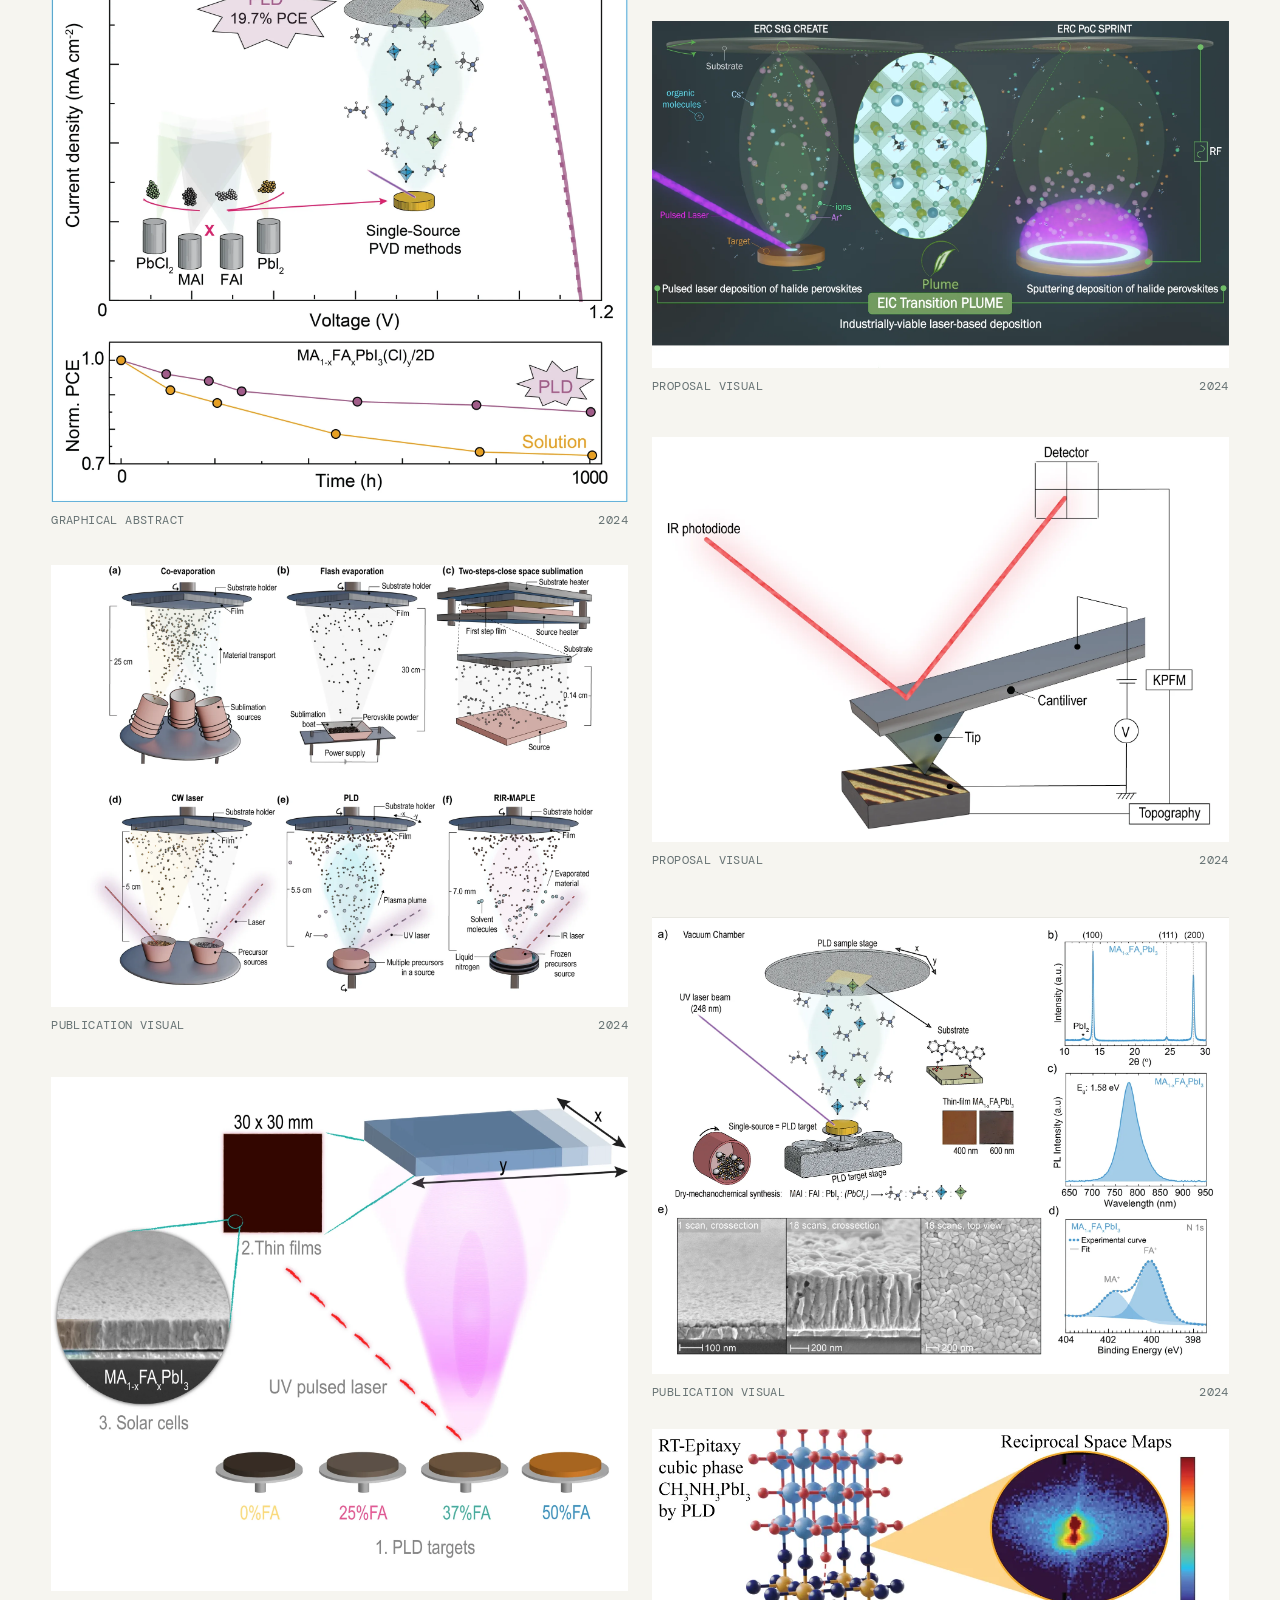
==== commit 7cac06db: "Refine portfolio presentation and studio profile" ====
--- a/index.html
+++ b/index.html
@@ -30,7 +30,7 @@
       <p class="eyebrow">Scientific illustration · Animation · Visual communication</p>
       <h1 id="hero-title">Science, made<br><em>visible.</em></h1>
       <div class="hero-copy">
-        <p>SpoTStudio is the practice of Dr. Tatiana Soto Montero, a scientific designer and illustrator with a background in materials science. I translate complex science and engineering concepts into clear illustrations, animations and visual stories.</p>
+        <p>At SpoTStudio, complex science and engineering concepts are translated into clear illustrations, animations and visual stories.</p>
         <a class="text-link" href="contact.html">Start a conversation <span aria-hidden="true">↗</span></a>
       </div>
     </section>
@@ -53,18 +53,18 @@
           <span class="filter-label">Year range</span>
           <div class="range-filter" id="year-range">
             <div class="range-values" aria-live="polite">
-              <output id="year-min-output" for="year-min">2024</output>
+              <output id="year-min-output" for="year-min">2023</output>
               <span aria-hidden="true">—</span>
               <output id="year-max-output" for="year-max">2026</output>
             </div>
             <div class="dual-range">
               <div class="range-track" aria-hidden="true"></div>
               <label class="sr-only" for="year-min">Earliest portfolio year</label>
-              <input type="range" id="year-min" min="2024" max="2026" value="2024" step="1">
+              <input type="range" id="year-min" min="2023" max="2026" value="2023" step="1">
               <label class="sr-only" for="year-max">Latest portfolio year</label>
               <input type="range" id="year-max" min="2024" max="2026" value="2026" step="1">
             </div>
-            <div class="range-limits" aria-hidden="true"><span>2024</span><span data-current-year></span></div>
+            <div class="range-limits" aria-hidden="true"><span>2023</span><span data-current-year></span></div>
           </div>
         </div>
       </div>
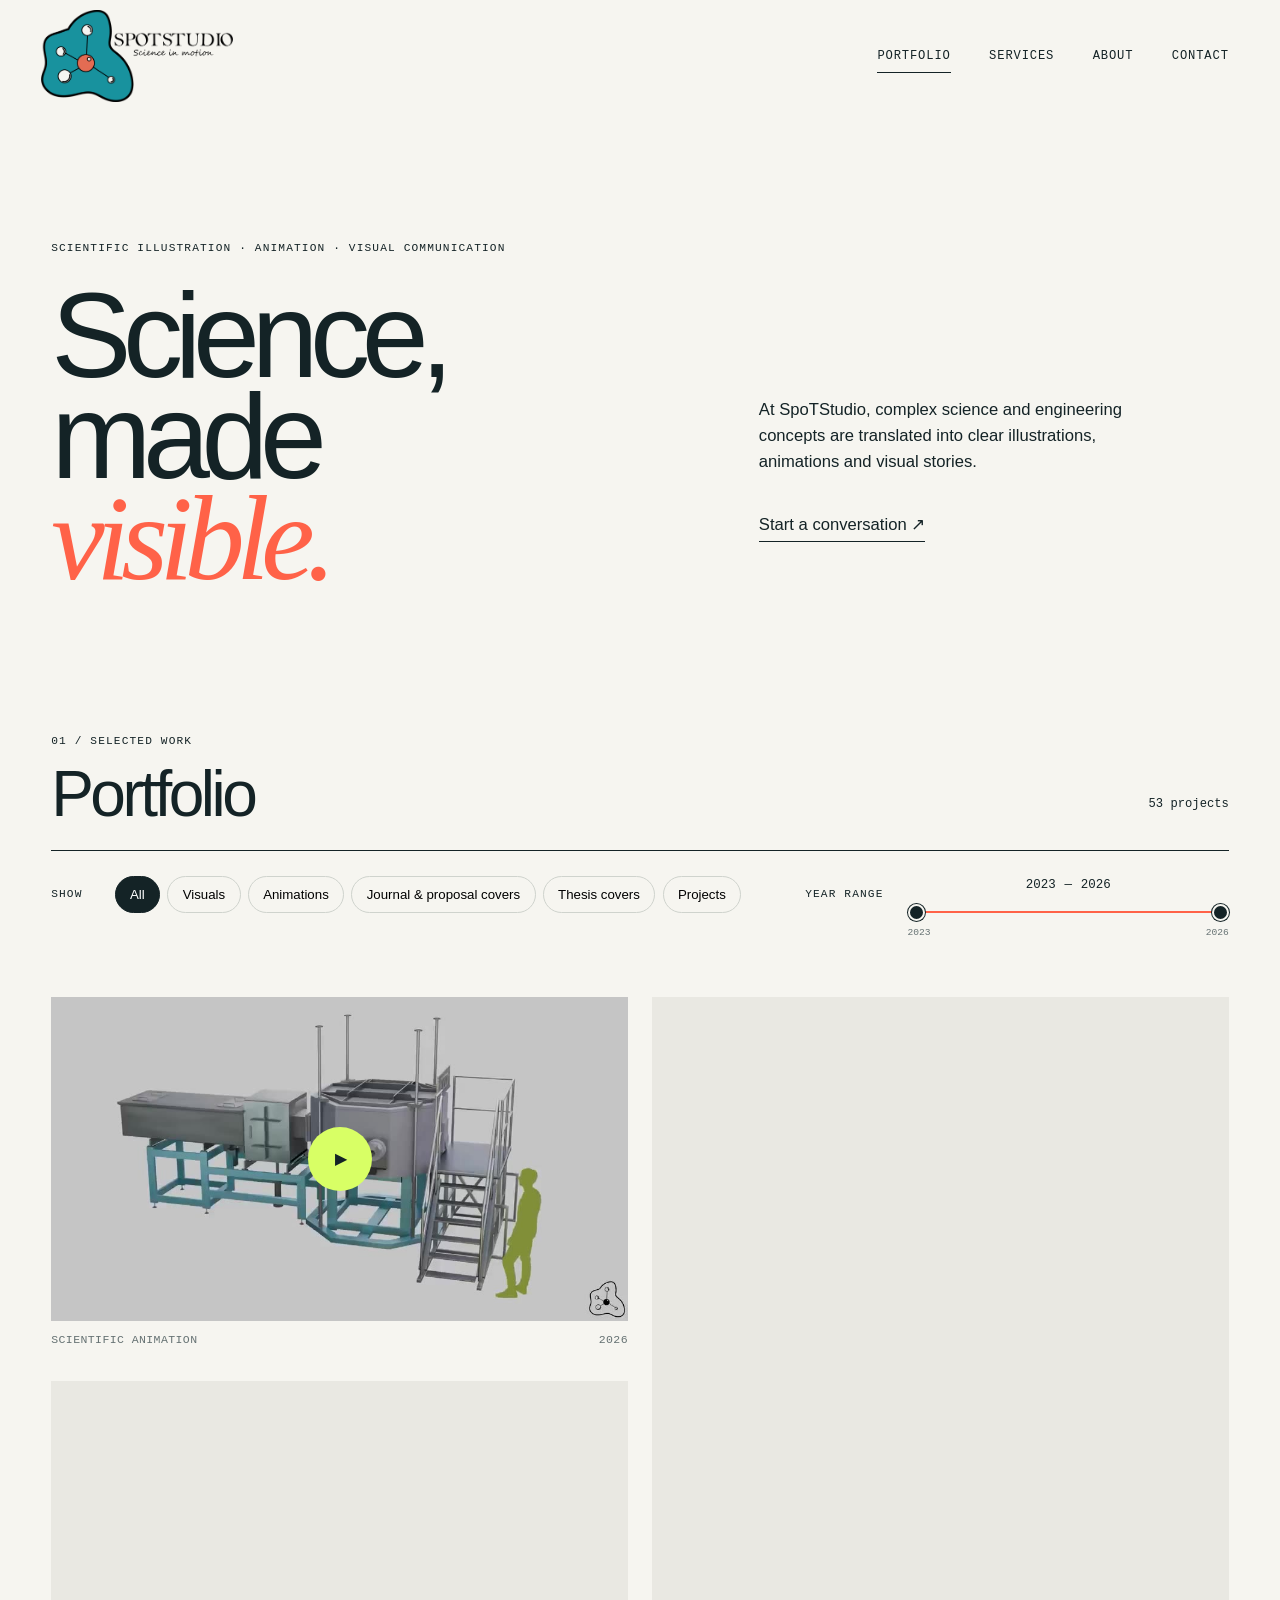
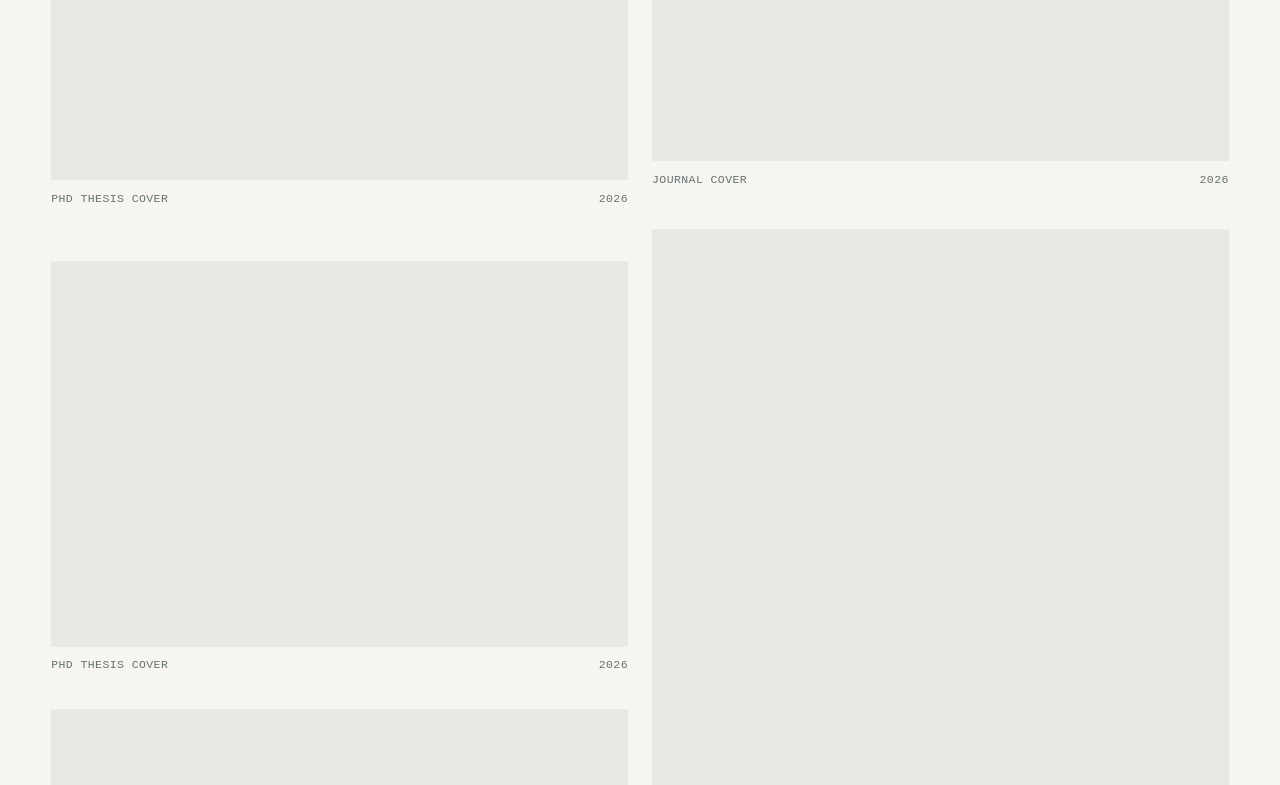
==== commit ca5d4e1f: "Harden browser security for public site" ====
--- a/index.html
+++ b/index.html
@@ -1,99 +1,100 @@
-<!doctype html>
-<html lang="en">
-<head>
-  <meta charset="utf-8">
-  <meta name="viewport" content="width=device-width, initial-scale=1">
-  <meta name="description" content="Scientific illustration, animation, graphical abstracts, thesis covers and research visuals by Dr. Tatiana Soto Montero at SpoTStudio in Enschede, Netherlands.">
-  <meta name="robots" content="index, follow, max-image-preview:large">
-  <link rel="canonical" href="https://spotstudio.design/">
-  <meta property="og:type" content="website">
-  <meta property="og:url" content="https://spotstudio.design/">
-  <meta property="og:site_name" content="SpoTStudio">
-  <meta property="og:title" content="SpoTStudio — Scientific Illustration &amp; Animation">
-  <meta property="og:description" content="Complex science and engineering concepts, translated through illustration, animation and visual storytelling.">
-  <meta property="og:image" content="https://spotstudio.design/assets/images/spotstudio-logo.png">
-  <meta property="og:image:alt" content="SpoTStudio scientific design logo">
-  <meta name="twitter:card" content="summary_large_image">
-  <meta name="twitter:title" content="SpoTStudio — Scientific Illustration &amp; Animation">
-  <meta name="twitter:description" content="Scientific concepts translated into clear illustrations, animations and visual stories.">
-  <meta name="twitter:image" content="https://spotstudio.design/assets/images/spotstudio-logo.png">
-  <title>Scientific Illustration &amp; Animation Portfolio — SpoTStudio</title>
-  <script type="application/ld+json">{"@context":"https://schema.org","@type":"ProfessionalService","name":"SpoTStudio","url":"https://spotstudio.design/","logo":"https://spotstudio.design/assets/images/spotstudio-logo.png","image":"https://spotstudio.design/assets/images/tatiana-intro.webp","description":"Scientific illustration, animation and visual communication for research, publications, proposals, theses and companies.","founder":{"@type":"Person","name":"Dr. Tatiana Soto Montero","jobTitle":"Scientific Designer and Illustrator","sameAs":["https://www.linkedin.com/in/tatianasotomontero"]},"address":{"@type":"PostalAddress","addressLocality":"Enschede","addressCountry":"NL"},"email":"mailto:tatiana@spotstudio.design","telephone":"+316171212248"}</script>
-  <link rel="stylesheet" href="assets/css/styles.css">
-</head>
-<body data-page="portfolio">
-  <a class="skip-link" href="#main">Skip to content</a>
-  <div data-site-header></div>
-
-  <main id="main">
-    <section class="hero wrap" aria-labelledby="hero-title">
-      <p class="eyebrow">Scientific illustration · Animation · Visual communication</p>
-      <h1 id="hero-title">Science, made<br><em>visible.</em></h1>
-      <div class="hero-copy">
-        <p>At SpoTStudio, complex science and engineering concepts are translated into clear illustrations, animations and visual stories.</p>
-        <a class="text-link" href="contact.html">Start a conversation <span aria-hidden="true">↗</span></a>
-      </div>
-    </section>
-
-    <section class="portfolio wrap" aria-labelledby="work-title">
-      <div class="section-heading">
-        <div>
-          <p class="section-index">01 / Selected work</p>
-          <h2 id="work-title">Portfolio</h2>
-        </div>
-        <p id="results-count" class="result-count" aria-live="polite"></p>
-      </div>
-
-      <div class="filters" aria-label="Filter portfolio projects">
-        <div class="filter-group">
-          <span class="filter-label">Show</span>
-          <div class="filter-buttons" id="category-filters"></div>
-        </div>
-        <div class="year-filter">
-          <span class="filter-label">Year range</span>
-          <div class="range-filter" id="year-range">
-            <div class="range-values" aria-live="polite">
-              <output id="year-min-output" for="year-min">2023</output>
-              <span aria-hidden="true">—</span>
-              <output id="year-max-output" for="year-max">2026</output>
-            </div>
-            <div class="dual-range">
-              <div class="range-track" aria-hidden="true"></div>
-              <label class="sr-only" for="year-min">Earliest portfolio year</label>
-              <input type="range" id="year-min" min="2023" max="2026" value="2023" step="1">
-              <label class="sr-only" for="year-max">Latest portfolio year</label>
-              <input type="range" id="year-max" min="2024" max="2026" value="2026" step="1">
-            </div>
-            <div class="range-limits" aria-hidden="true"><span>2023</span><span data-current-year></span></div>
-          </div>
-        </div>
-      </div>
-
-      <div class="project-grid" id="project-grid"></div>
-      <div class="empty-state" id="empty-state" hidden>No projects match these filters yet.</div>
-    </section>
-
-    <section class="cta-band">
-      <div class="wrap cta-inner">
-        <p>Have an idea that needs a clearer visual story?</p>
-        <a href="contact.html">Let’s work together <span aria-hidden="true">↗</span></a>
-      </div>
-    </section>
-  </main>
-
-  <dialog class="project-dialog" id="project-dialog" aria-labelledby="dialog-title">
-    <button class="dialog-close" type="button" aria-label="Close artwork">×</button>
-    <div id="dialog-content"></div>
-  </dialog>
-
-  <footer class="site-footer wrap">
-    <p>© <span data-current-year></span> SpoTStudio</p>
-    <p>Illustration &amp; visual communication</p>
-  </footer>
-
-  <script src="assets/js/header.js?v=20260910-2"></script>
-  <script src="assets/js/portfolio-data.js"></script>
-  <script src="assets/js/portfolio-data-extra.js"></script>
-  <script src="assets/js/main.js"></script>
-</body>
-</html>
+<!doctype html>
+<html lang="en">
+<head>
+  <meta charset="utf-8">
+  <meta name="viewport" content="width=device-width, initial-scale=1">
+  <meta http-equiv="Content-Security-Policy" content="default-src 'self'; base-uri 'self'; object-src 'none'; form-action 'self'; img-src 'self' data:; media-src 'self'; style-src 'self' https://fonts.googleapis.com; font-src 'self' https://fonts.gstatic.com; script-src 'self' 'sha256-Ox6KyuaI2Z7KukggBJqCV+z29ab2L3Fkfd62VRx0kC0='; connect-src 'self'; upgrade-insecure-requests">
+  <meta name="description" content="Scientific illustration, animation, graphical abstracts, thesis covers and research visuals by Dr. Tatiana Soto Montero at SpoTStudio in Enschede, Netherlands.">
+  <meta name="robots" content="index, follow, max-image-preview:large">
+  <link rel="canonical" href="https://spotstudio.design/">
+  <meta property="og:type" content="website">
+  <meta property="og:url" content="https://spotstudio.design/">
+  <meta property="og:site_name" content="SpoTStudio">
+  <meta property="og:title" content="SpoTStudio — Scientific Illustration &amp; Animation">
+  <meta property="og:description" content="Complex science and engineering concepts, translated through illustration, animation and visual storytelling.">
+  <meta property="og:image" content="https://spotstudio.design/assets/images/spotstudio-logo.png">
+  <meta property="og:image:alt" content="SpoTStudio scientific design logo">
+  <meta name="twitter:card" content="summary_large_image">
+  <meta name="twitter:title" content="SpoTStudio — Scientific Illustration &amp; Animation">
+  <meta name="twitter:description" content="Scientific concepts translated into clear illustrations, animations and visual stories.">
+  <meta name="twitter:image" content="https://spotstudio.design/assets/images/spotstudio-logo.png">
+  <title>Scientific Illustration &amp; Animation Portfolio — SpoTStudio</title>
+  <script type="application/ld+json">{"@context":"https://schema.org","@type":"ProfessionalService","name":"SpoTStudio","url":"https://spotstudio.design/","logo":"https://spotstudio.design/assets/images/spotstudio-logo.png","image":"https://spotstudio.design/assets/images/tatiana-intro.webp","description":"Scientific illustration, animation and visual communication for research, publications, proposals, theses and companies.","founder":{"@type":"Person","name":"Dr. Tatiana Soto Montero","jobTitle":"Scientific Designer and Illustrator","sameAs":["https://www.linkedin.com/in/tatianasotomontero"]},"address":{"@type":"PostalAddress","addressLocality":"Enschede","addressCountry":"NL"},"email":"mailto:tatiana@spotstudio.design","telephone":"+316171212248"}</script>
+  <link rel="stylesheet" href="assets/css/styles.css">
+</head>
+<body data-page="portfolio">
+  <a class="skip-link" href="#main">Skip to content</a>
+  <div data-site-header></div>
+
+  <main id="main">
+    <section class="hero wrap" aria-labelledby="hero-title">
+      <p class="eyebrow">Scientific illustration · Animation · Visual communication</p>
+      <h1 id="hero-title">Science, made<br><em>visible.</em></h1>
+      <div class="hero-copy">
+        <p>At SpoTStudio, complex science and engineering concepts are translated into clear illustrations, animations and visual stories.</p>
+        <a class="text-link" href="contact.html">Start a conversation <span aria-hidden="true">↗</span></a>
+      </div>
+    </section>
+
+    <section class="portfolio wrap" aria-labelledby="work-title">
+      <div class="section-heading">
+        <div>
+          <p class="section-index">01 / Selected work</p>
+          <h2 id="work-title">Portfolio</h2>
+        </div>
+        <p id="results-count" class="result-count" aria-live="polite"></p>
+      </div>
+
+      <div class="filters" aria-label="Filter portfolio projects">
+        <div class="filter-group">
+          <span class="filter-label">Show</span>
+          <div class="filter-buttons" id="category-filters"></div>
+        </div>
+        <div class="year-filter">
+          <span class="filter-label">Year range</span>
+          <div class="range-filter" id="year-range">
+            <div class="range-values" aria-live="polite">
+              <output id="year-min-output" for="year-min">2023</output>
+              <span aria-hidden="true">—</span>
+              <output id="year-max-output" for="year-max">2026</output>
+            </div>
+            <div class="dual-range">
+              <div class="range-track" aria-hidden="true"></div>
+              <label class="sr-only" for="year-min">Earliest portfolio year</label>
+              <input type="range" id="year-min" min="2023" max="2026" value="2023" step="1">
+              <label class="sr-only" for="year-max">Latest portfolio year</label>
+              <input type="range" id="year-max" min="2024" max="2026" value="2026" step="1">
+            </div>
+            <div class="range-limits" aria-hidden="true"><span>2023</span><span data-current-year></span></div>
+          </div>
+        </div>
+      </div>
+
+      <div class="project-grid" id="project-grid"></div>
+      <div class="empty-state" id="empty-state" hidden>No projects match these filters yet.</div>
+    </section>
+
+    <section class="cta-band">
+      <div class="wrap cta-inner">
+        <p>Have an idea that needs a clearer visual story?</p>
+        <a href="contact.html">Let’s work together <span aria-hidden="true">↗</span></a>
+      </div>
+    </section>
+  </main>
+
+  <dialog class="project-dialog" id="project-dialog" aria-labelledby="dialog-title">
+    <button class="dialog-close" type="button" aria-label="Close artwork">×</button>
+    <div id="dialog-content"></div>
+  </dialog>
+
+  <footer class="site-footer wrap">
+    <p>© <span data-current-year></span> SpoTStudio</p>
+    <p>Illustration &amp; visual communication</p>
+  </footer>
+
+  <script src="assets/js/header.js?v=20260910-2"></script>
+  <script src="assets/js/portfolio-data.js"></script>
+  <script src="assets/js/portfolio-data-extra.js"></script>
+  <script src="assets/js/main.js"></script>
+</body>
+</html>
--- a/assets/css/styles.css
+++ b/assets/css/styles.css
@@ -46,7 +46,7 @@
 .lightbox-figure img,.lightbox-figure video{display:block;max-width:100%;width:auto;height:100%;max-height:calc(90vh - 4.5rem);object-fit:contain;background:#0c1112}
 .lightbox-figure figcaption{width:100%;display:flex;justify-content:space-between;gap:2rem;color:white;padding:.8rem 0 0;font-size:.82rem}
 .lightbox-figure figcaption strong{font-weight:500}.lightbox-figure figcaption span{font-family:"DM Mono",monospace;color:rgba(255,255,255,.7);text-align:right}
-.about-portrait{margin:0;min-height:680px;height:min(78vh,840px);overflow:hidden;background:#dedbd1}
+.about-portrait{margin:0;min-height:680px;height:min(78vh,840px);overflow:hidden;background:#dedbd1;border:1px solid var(--line)}
 .about-portrait img{width:100%;height:100%;display:block;object-fit:cover;object-position:center center}
 .studio-details{display:grid;grid-template-columns:1fr 1fr;gap:clamp(3rem,8vw,8rem);border-top:1px solid var(--ink);padding-top:2rem;margin-top:8rem}
 .studio-details h2{font-size:clamp(2rem,4vw,4rem);font-weight:400;letter-spacing:-.05em;margin:2rem 0 1rem}.studio-details>div p:last-child{max-width:54ch;color:var(--muted)}
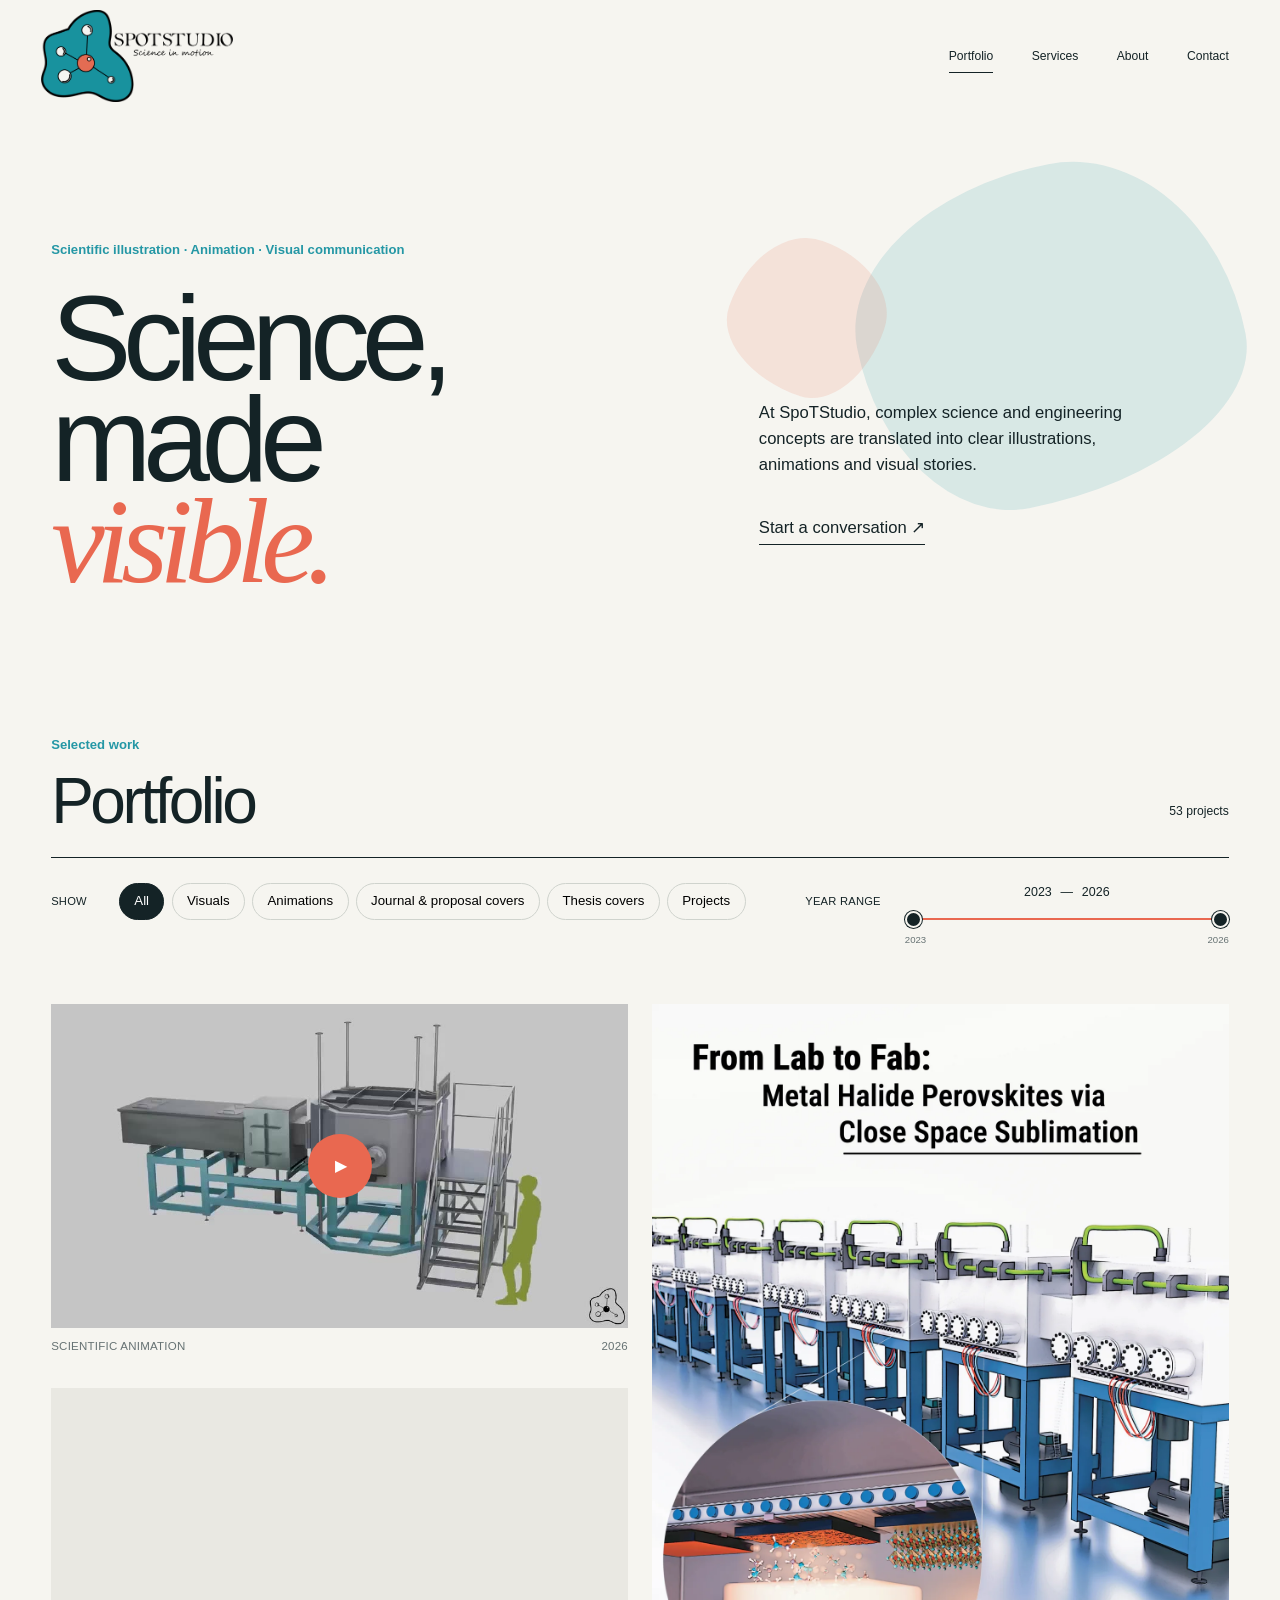
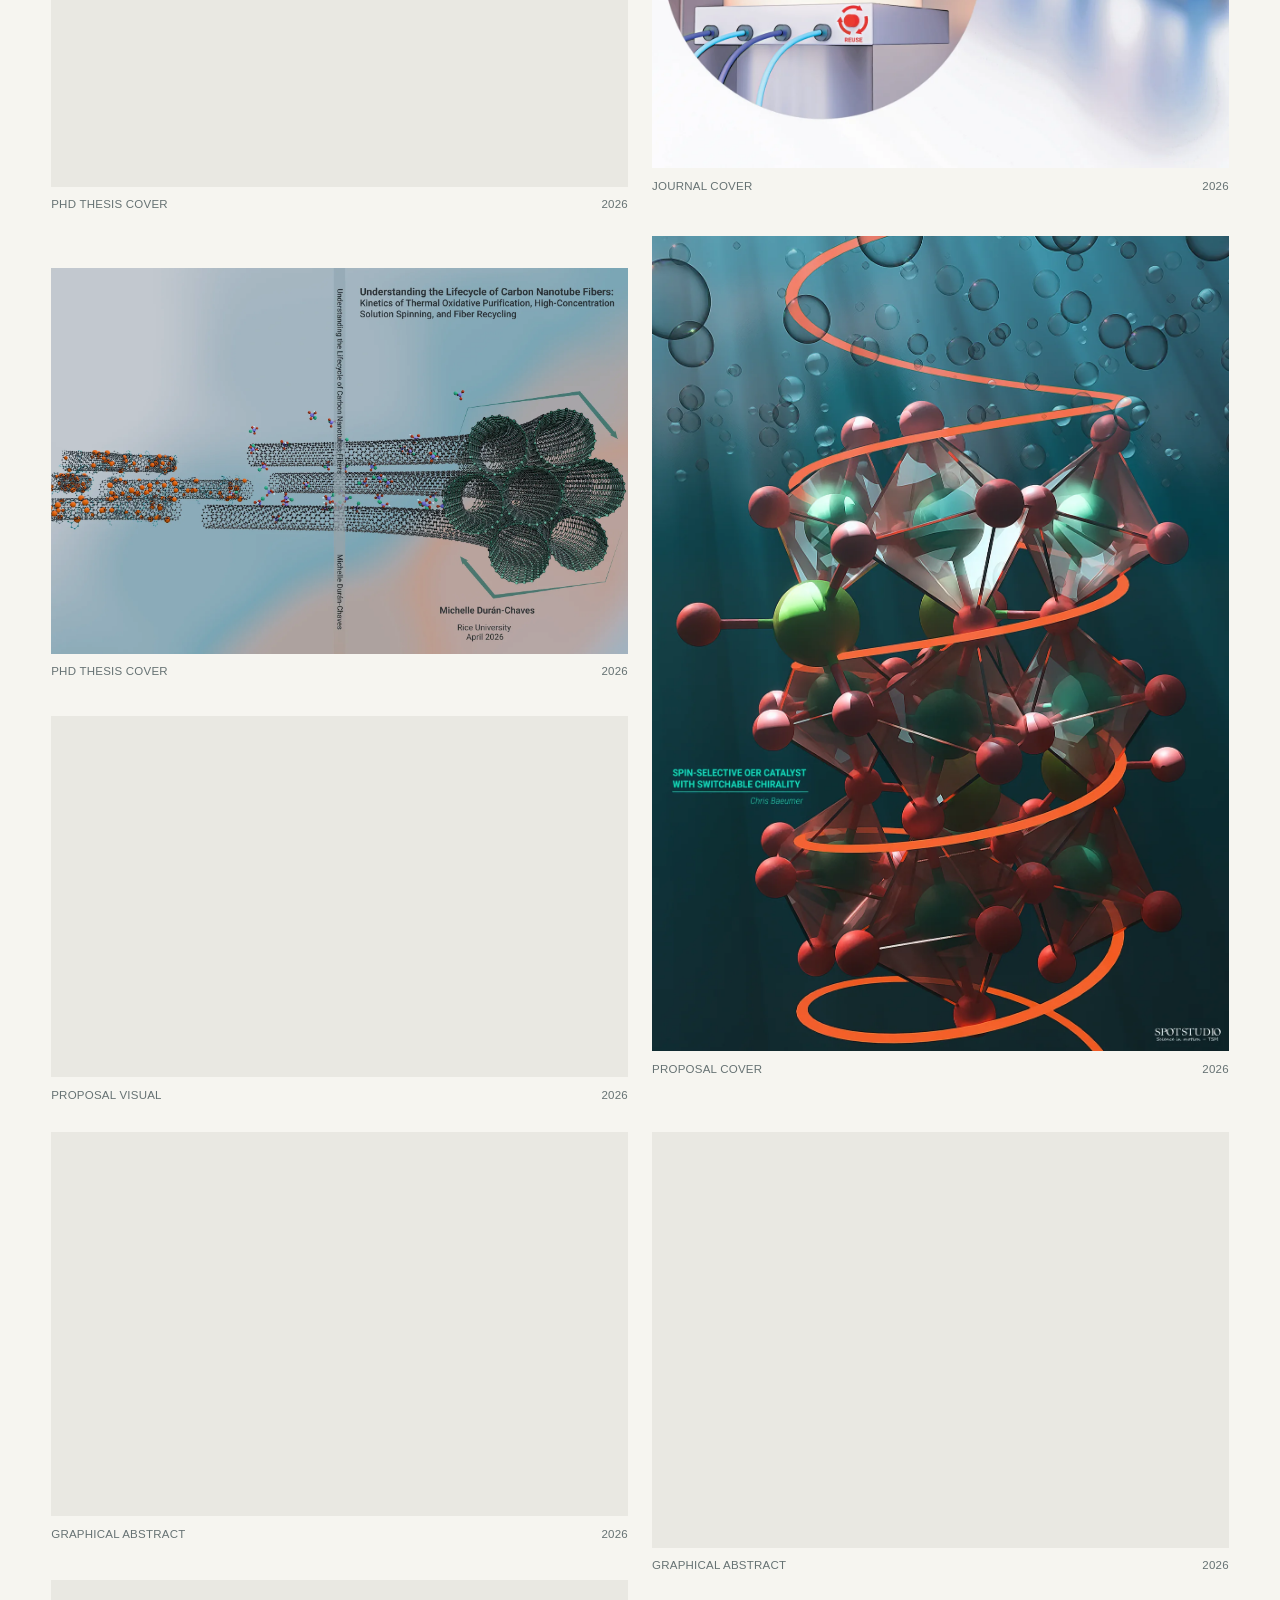
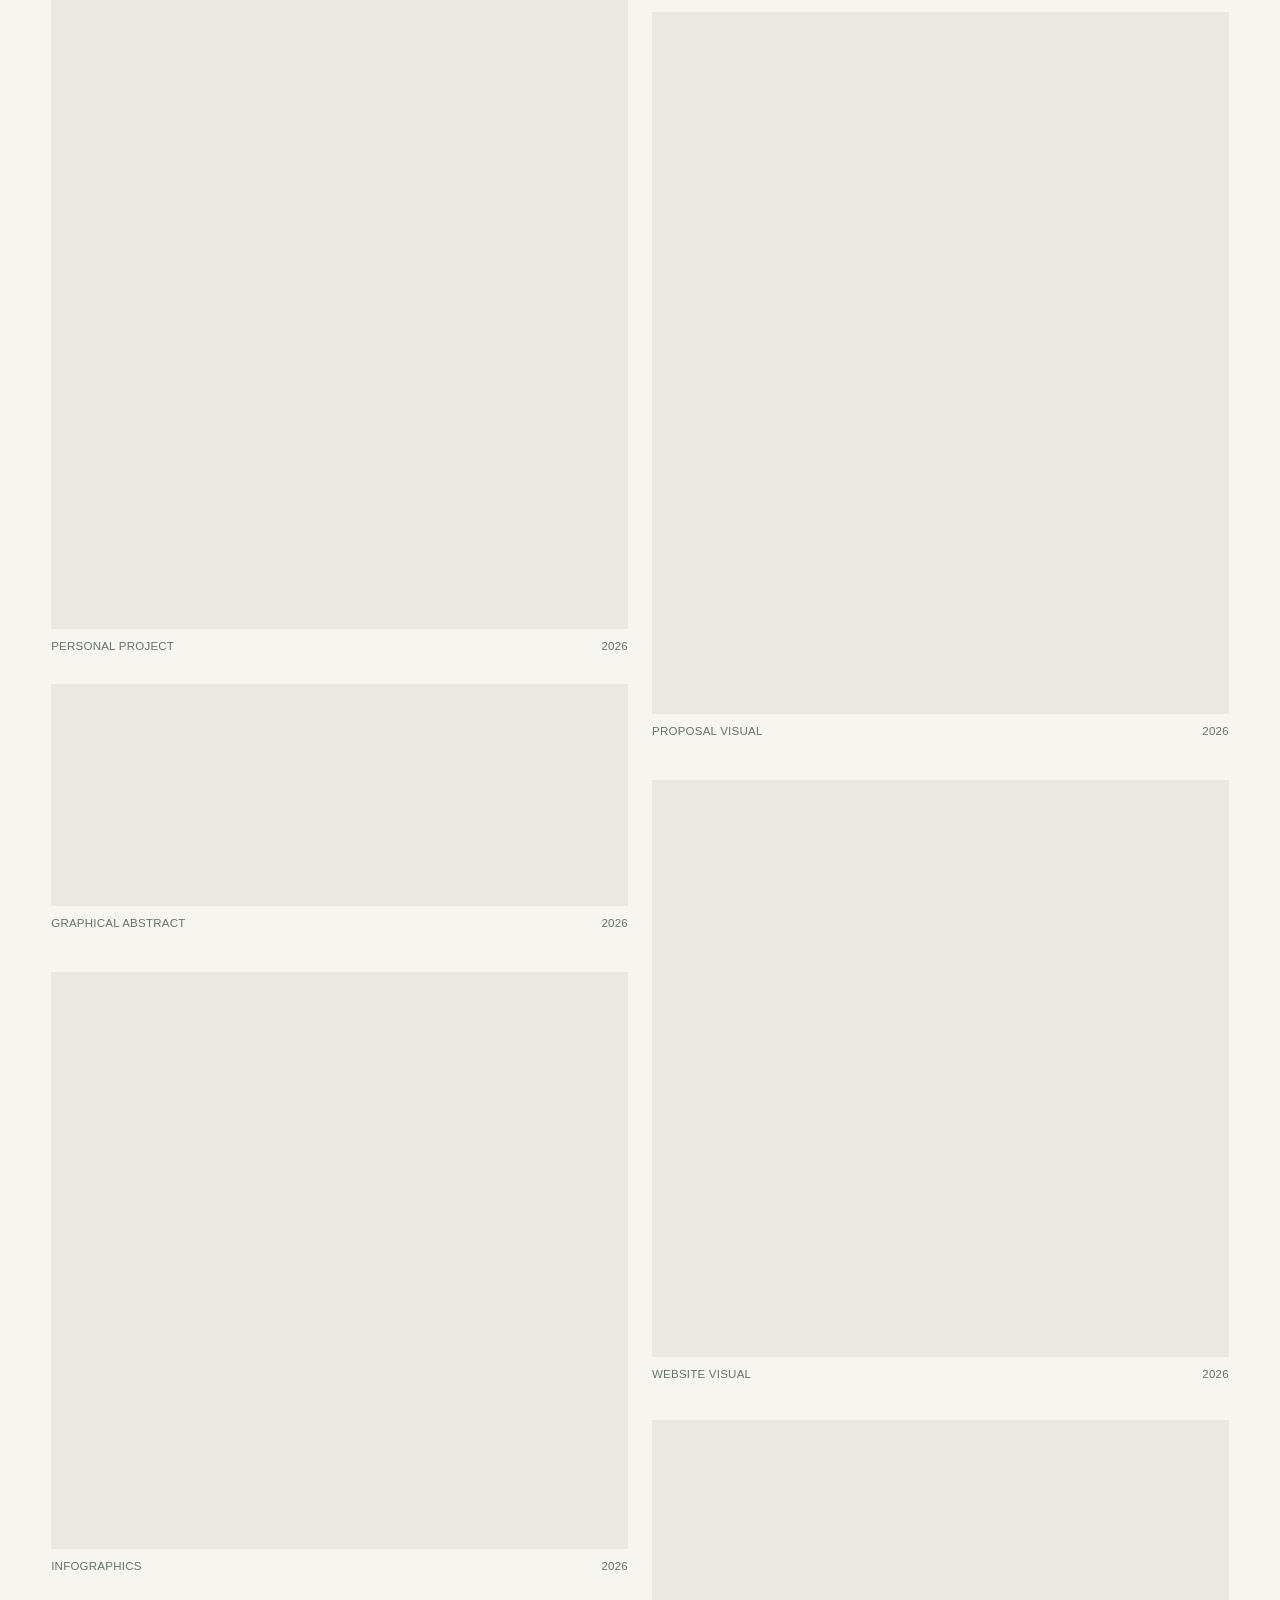
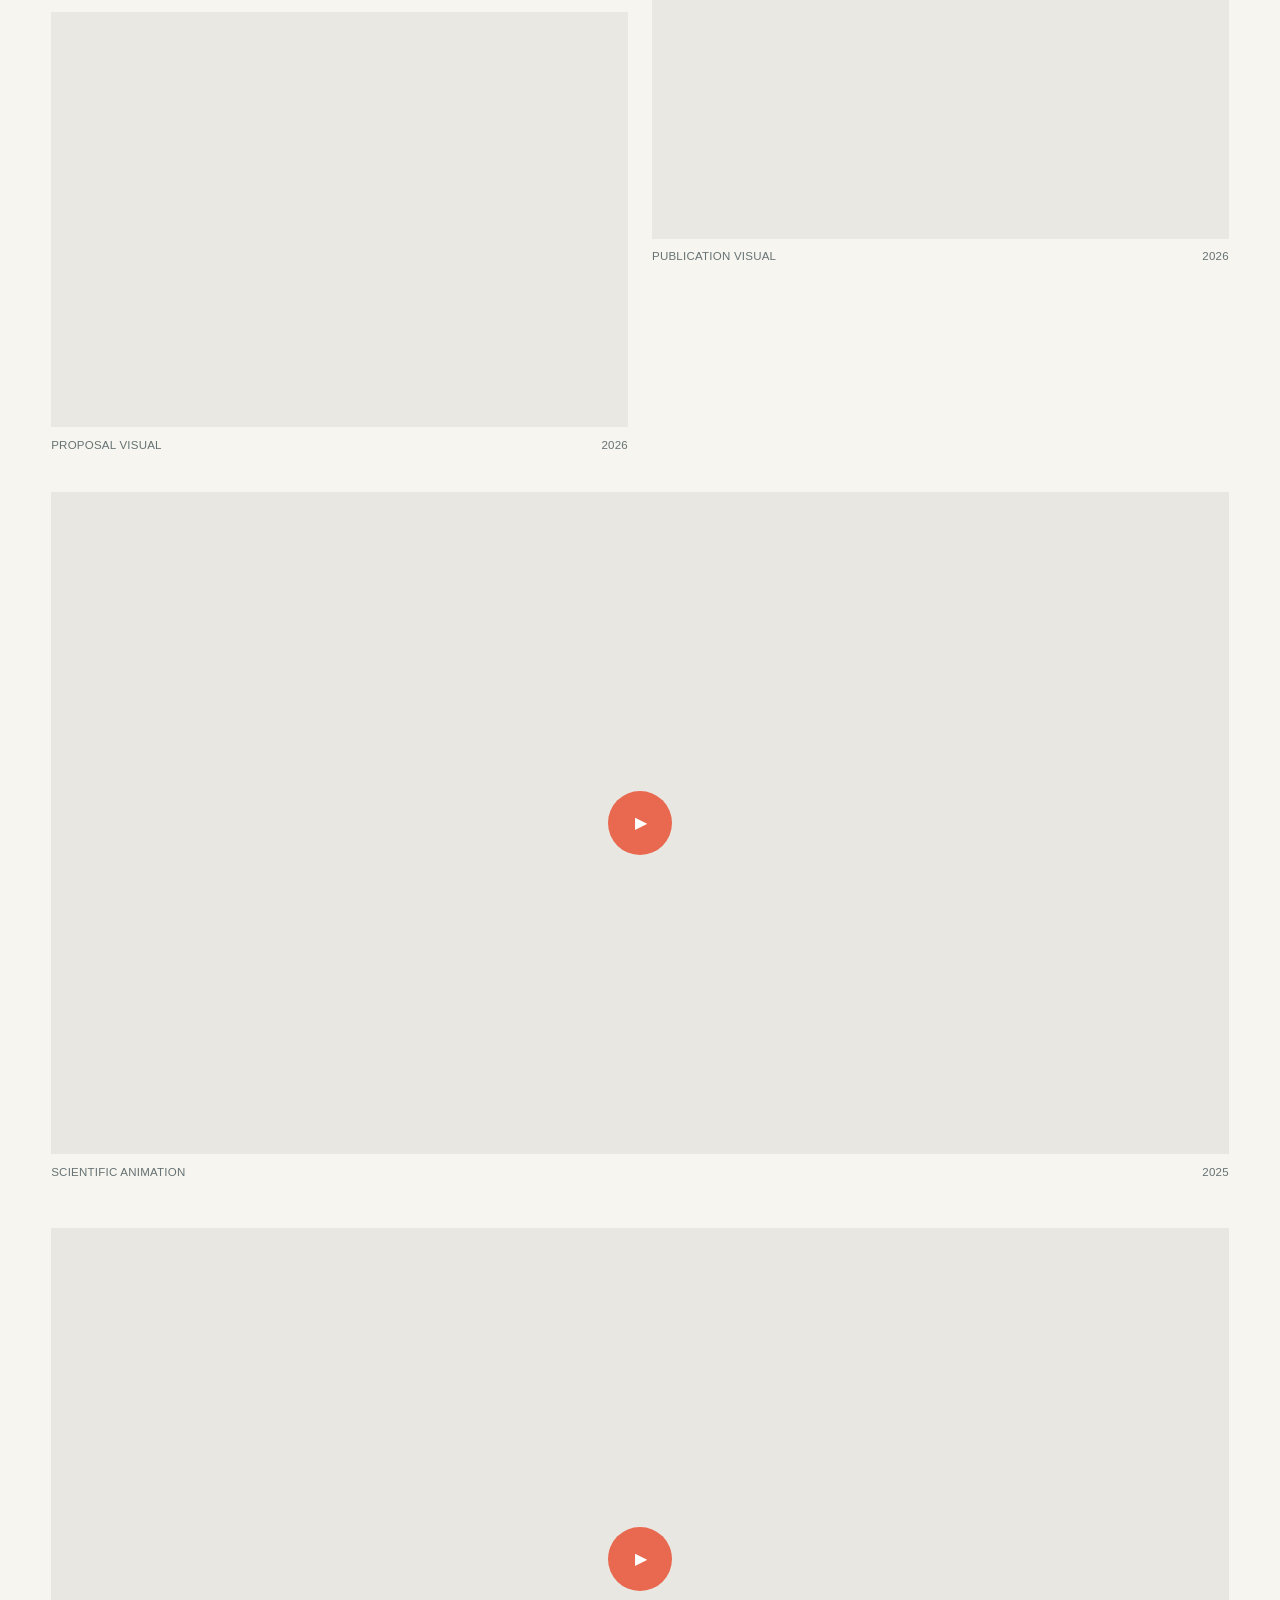
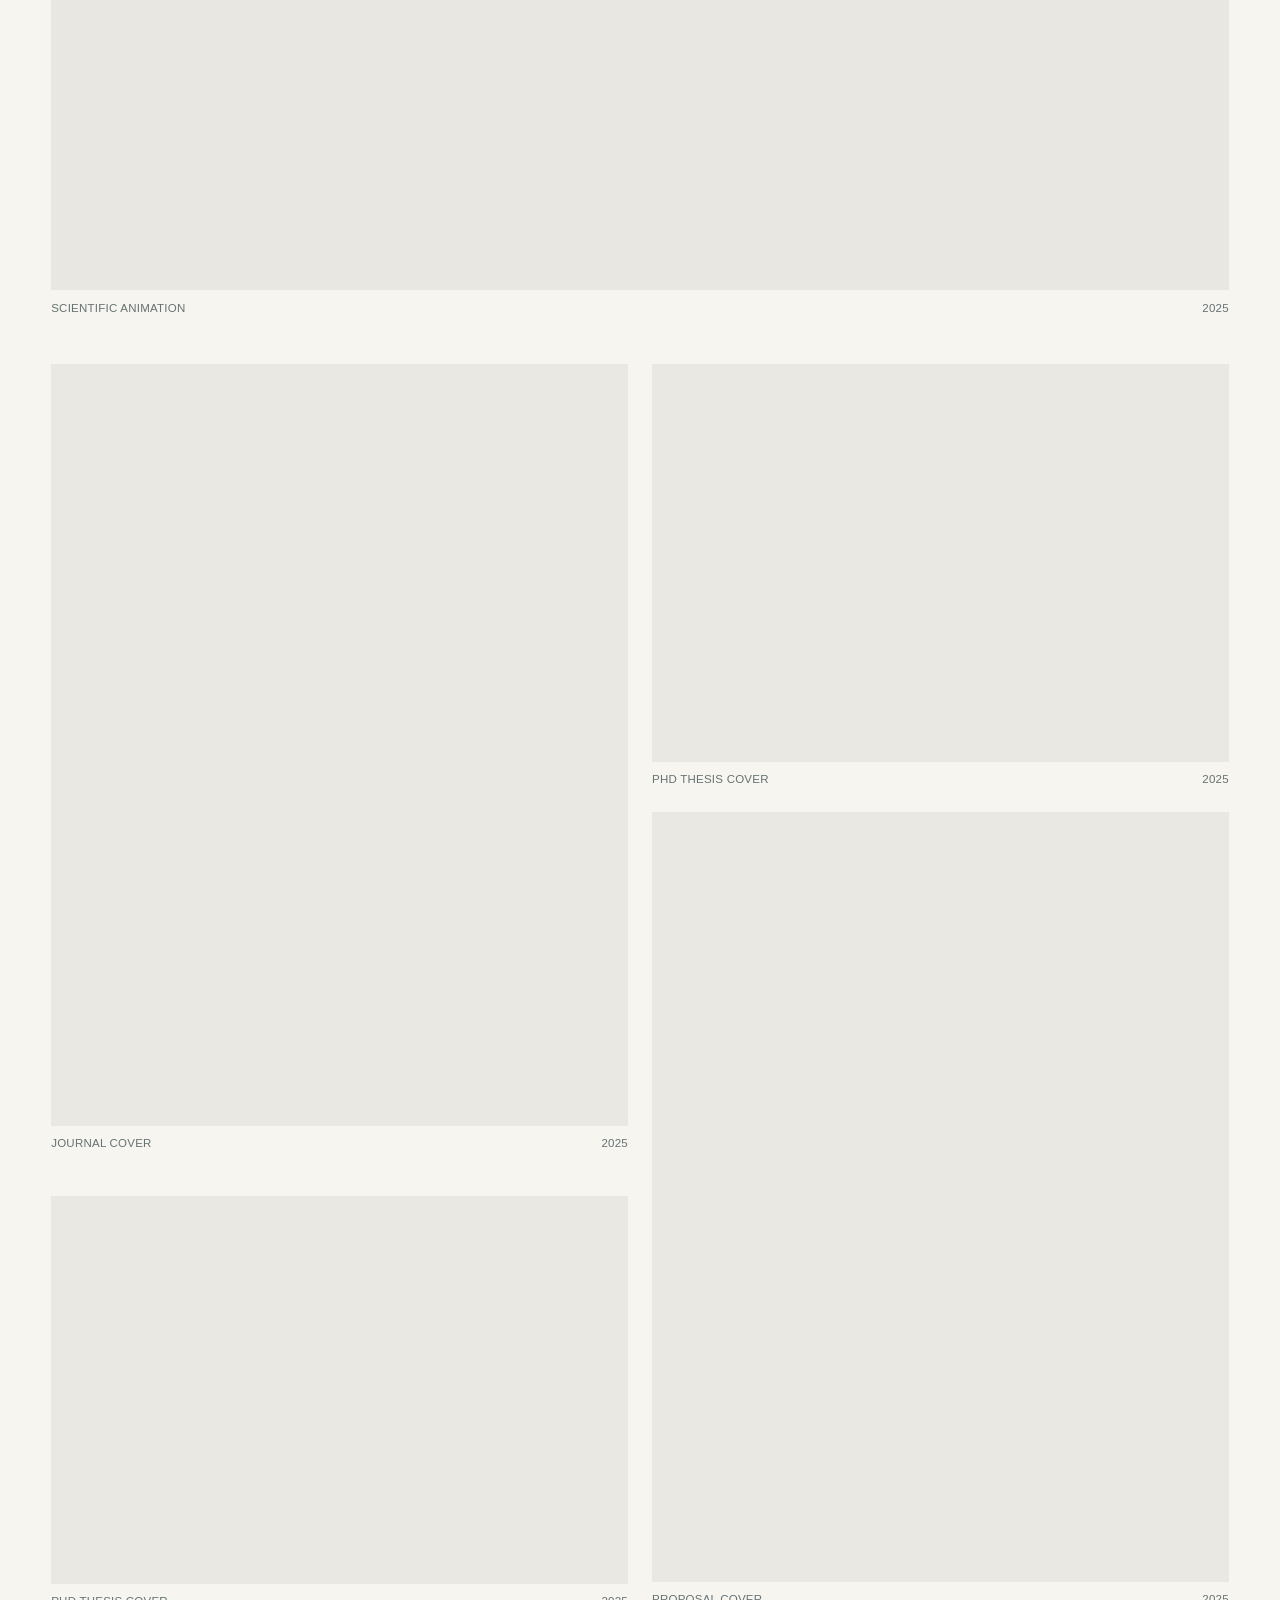
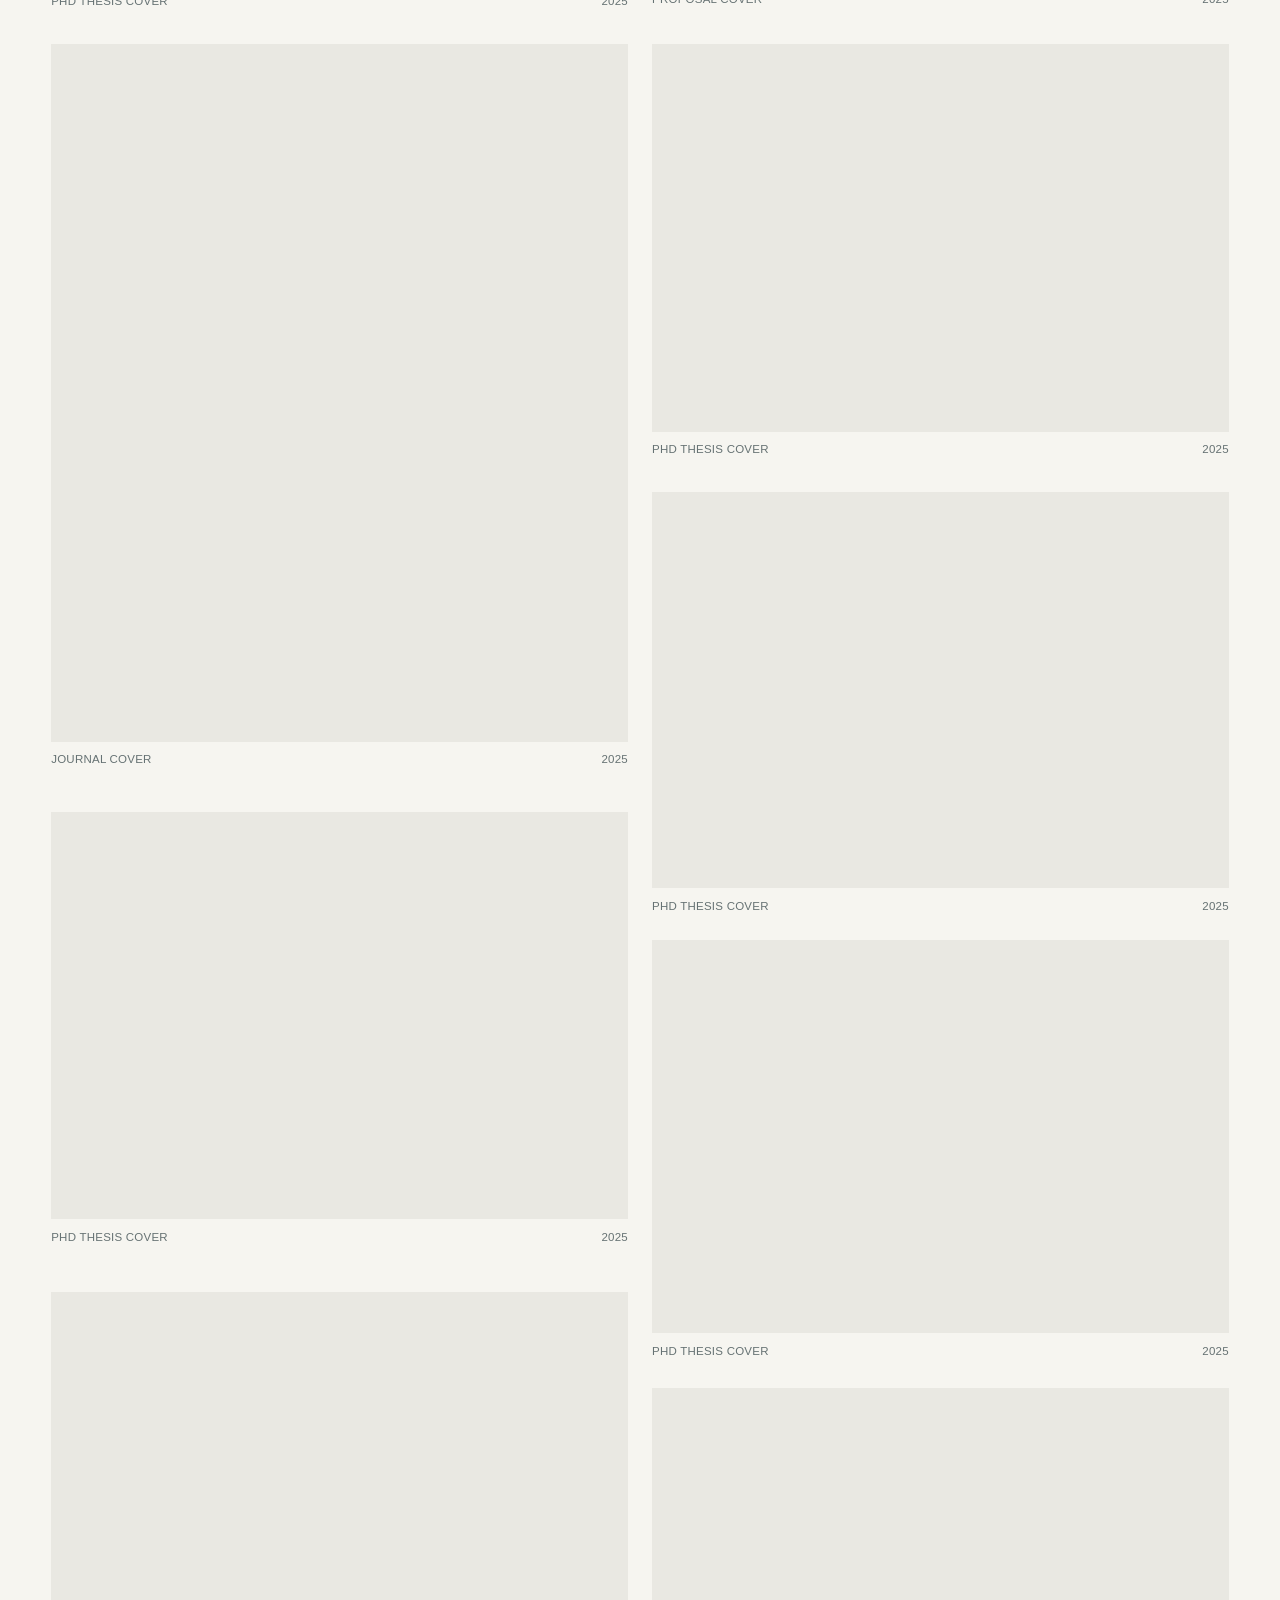
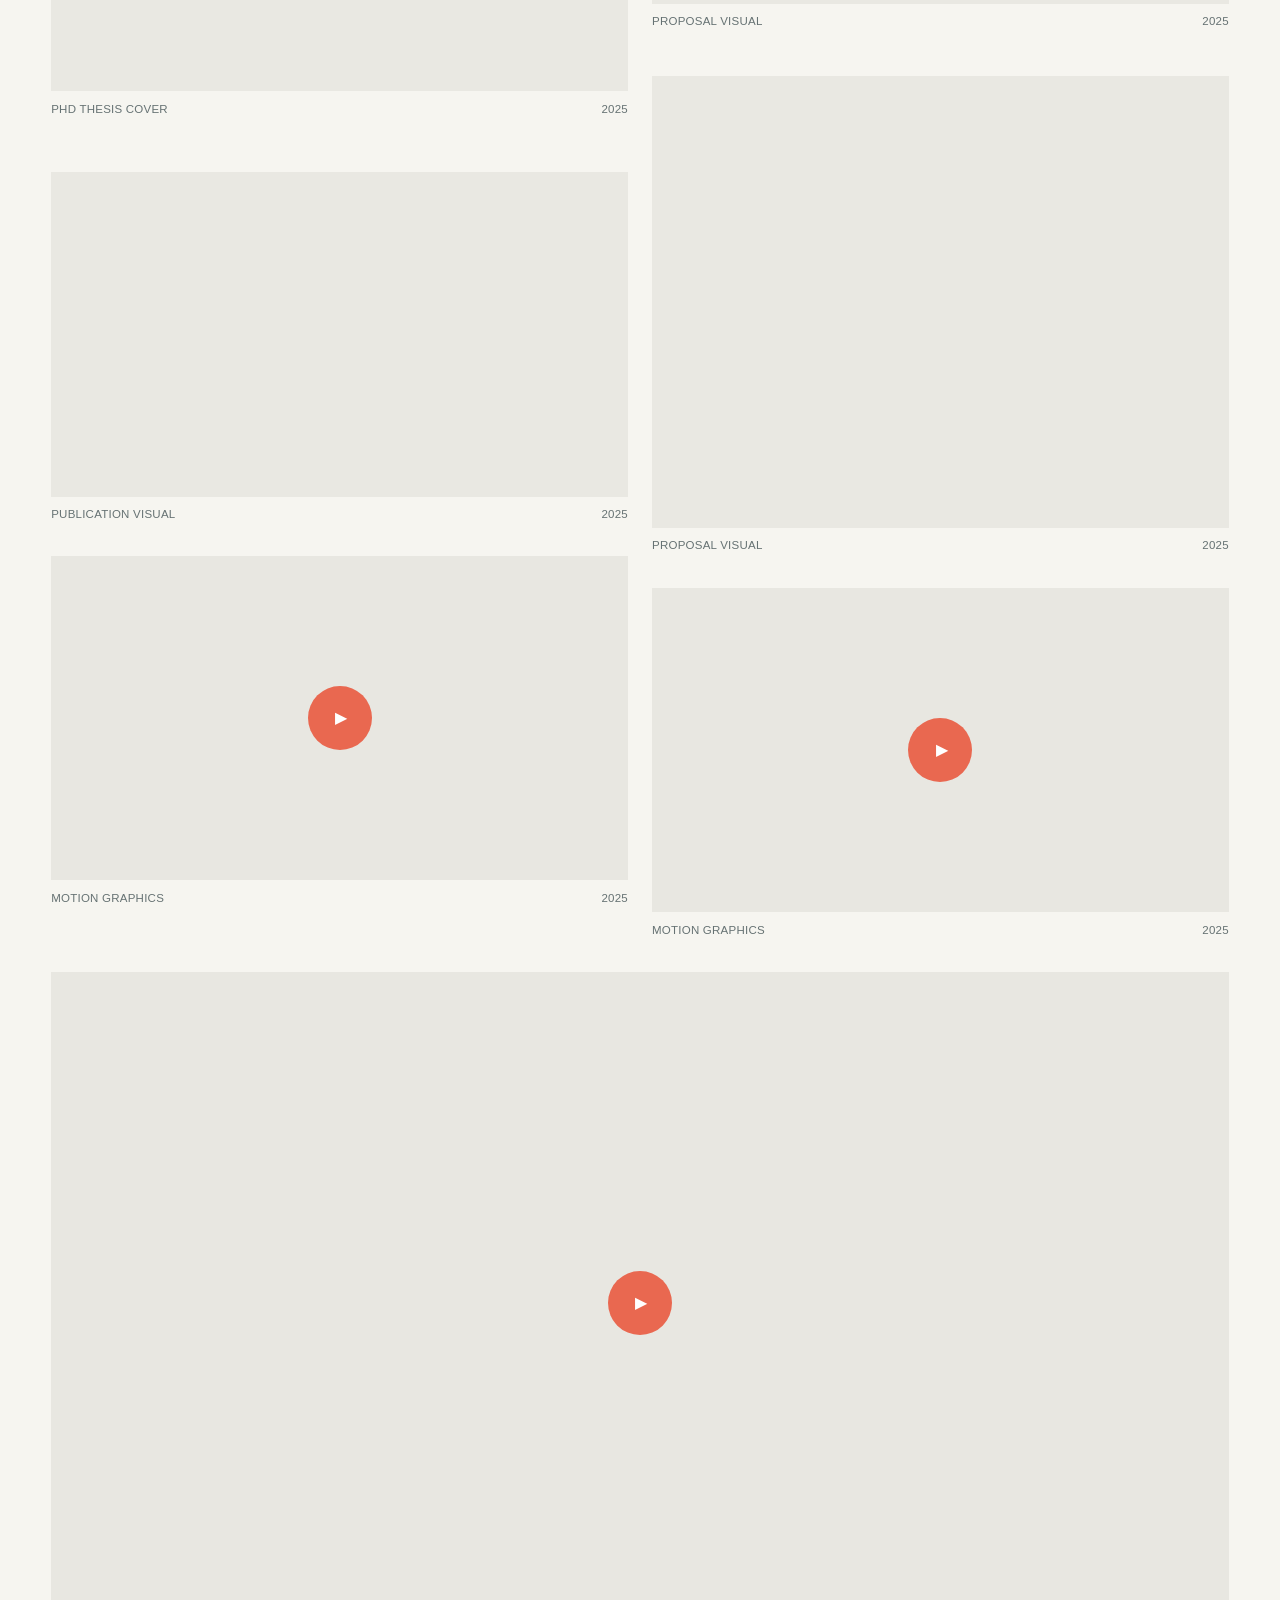
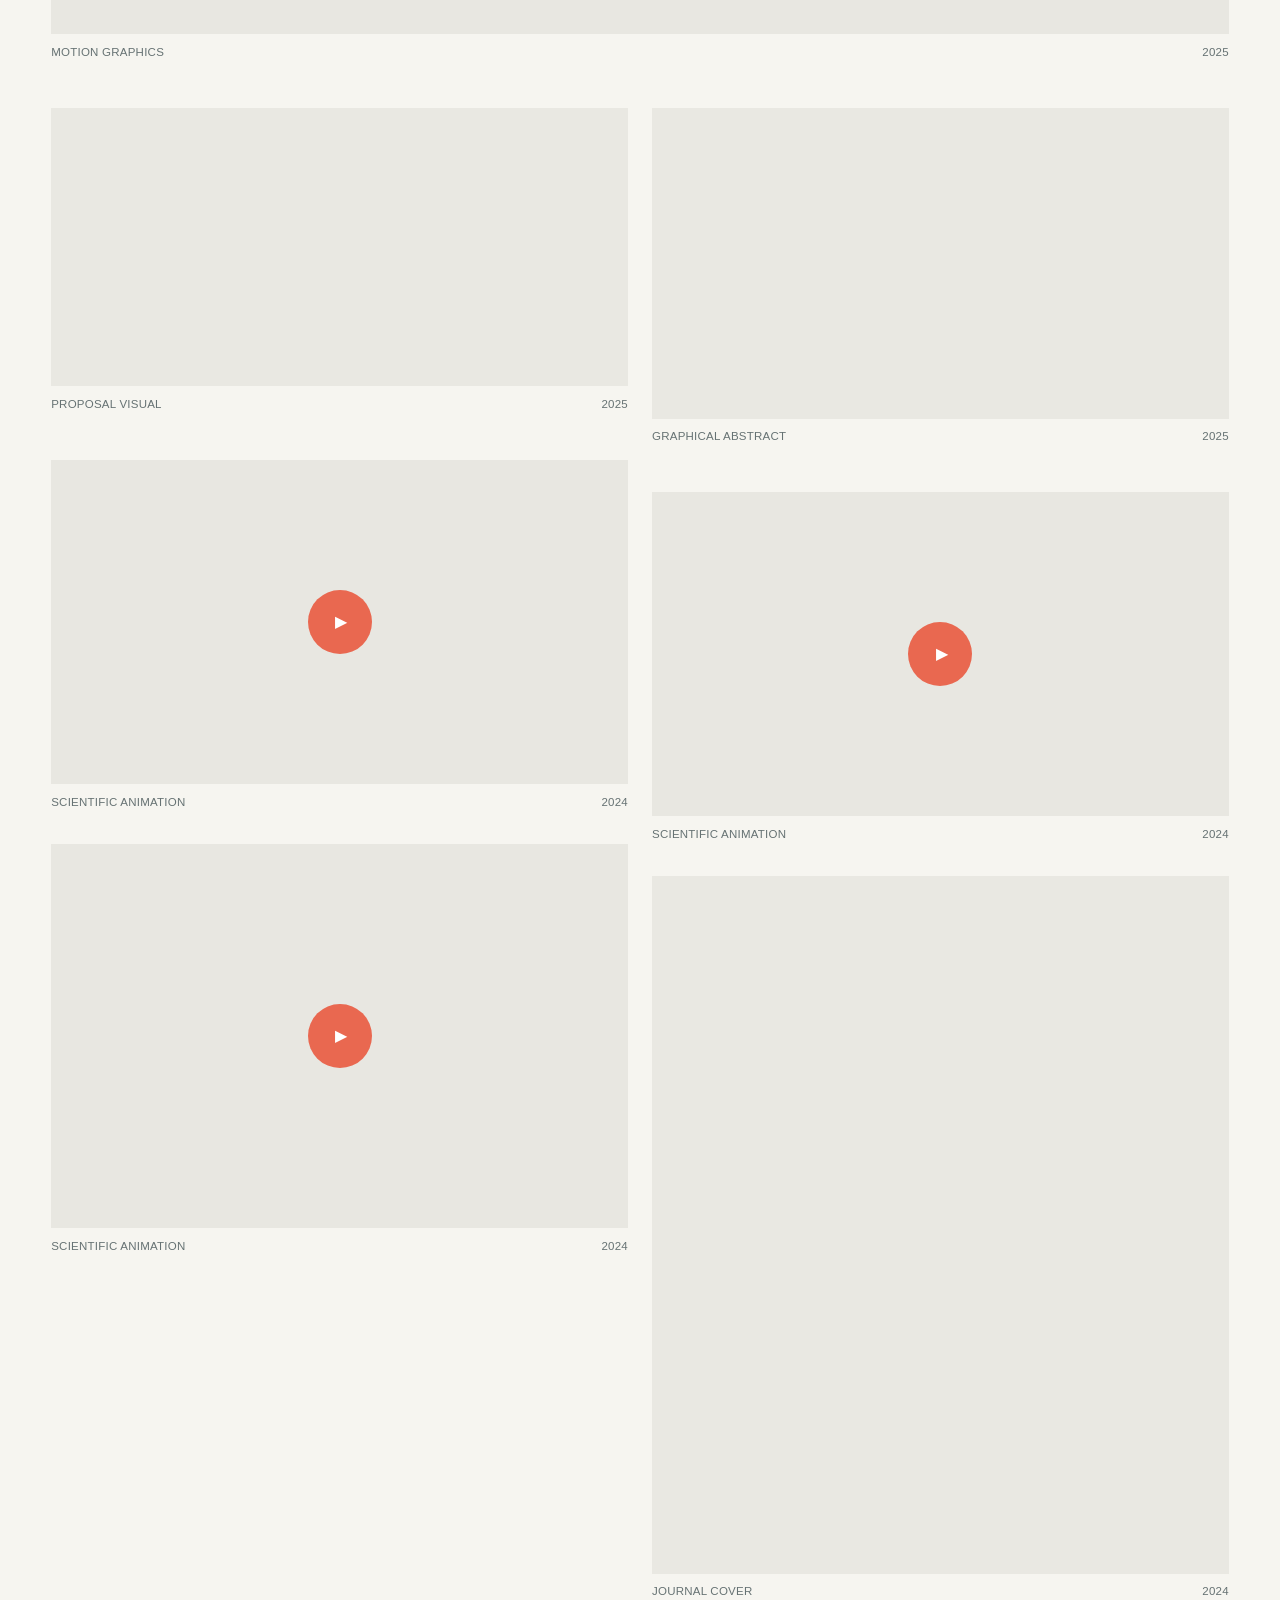
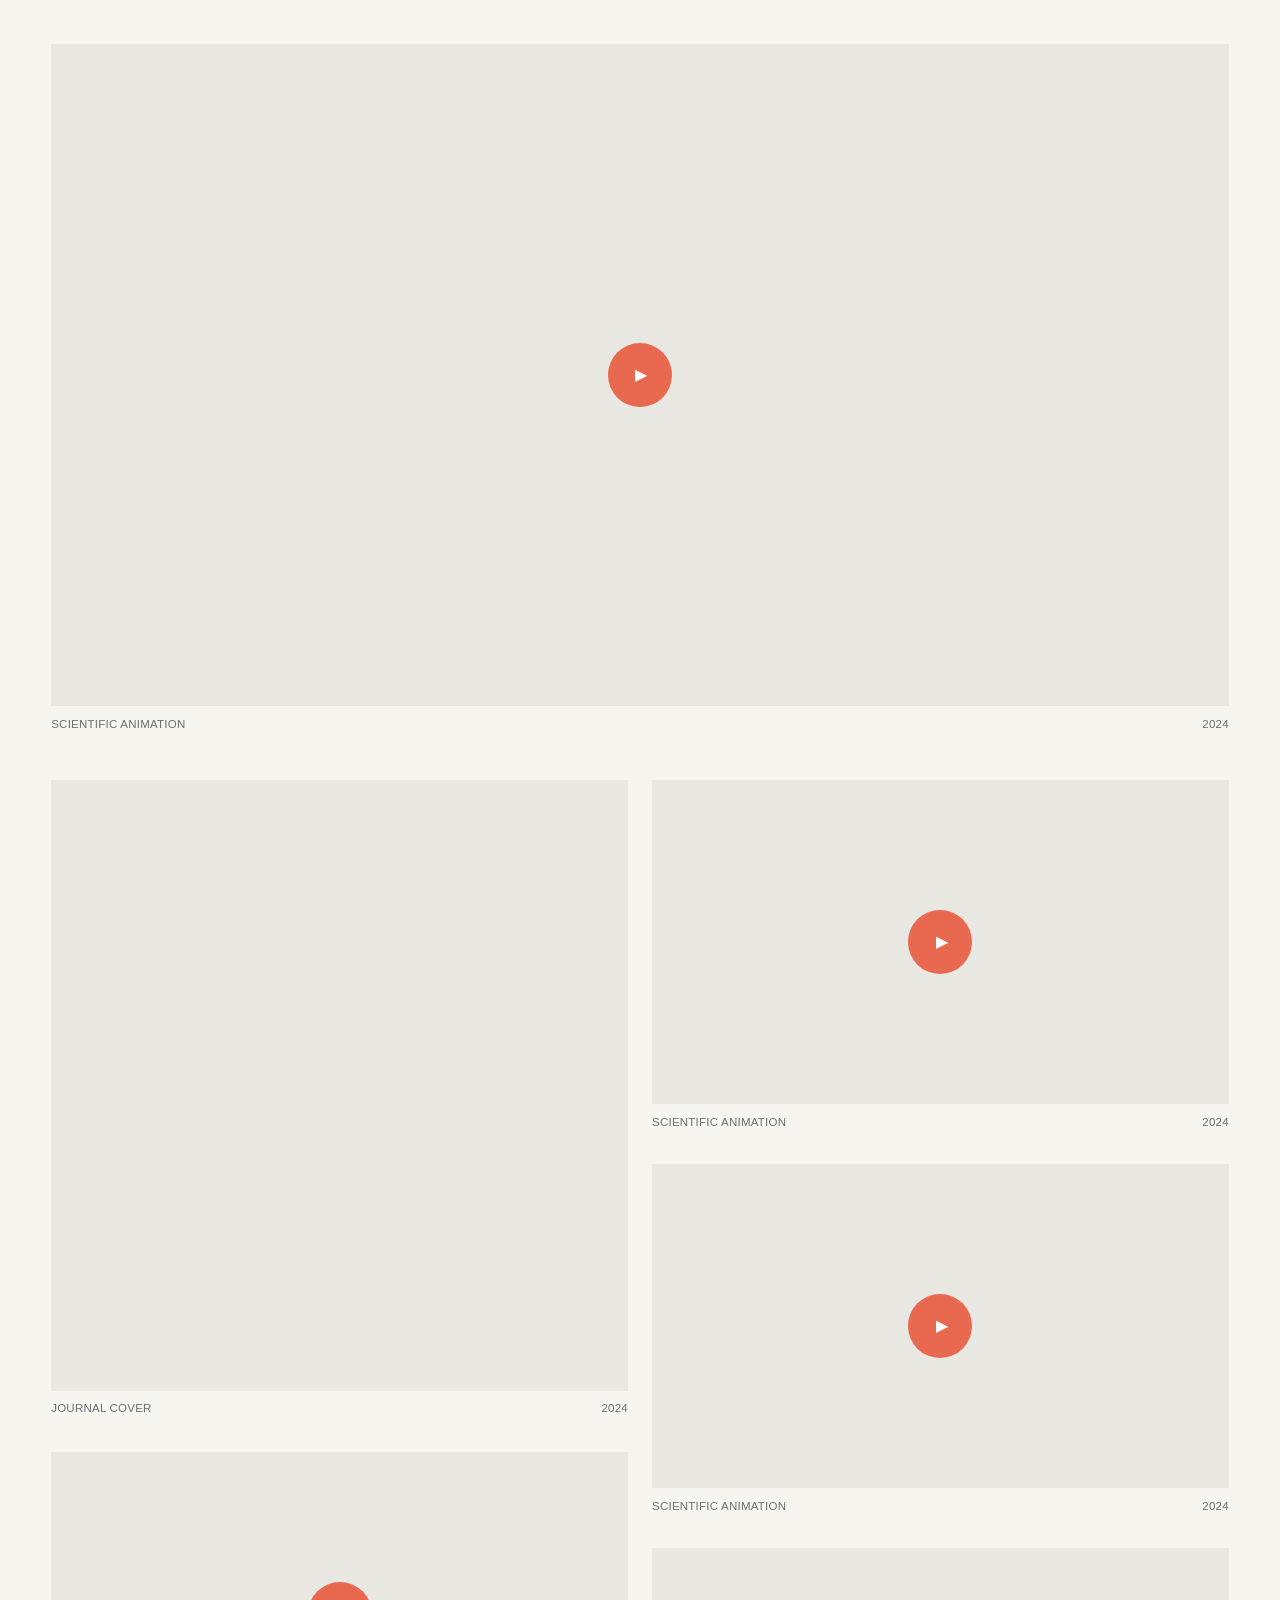
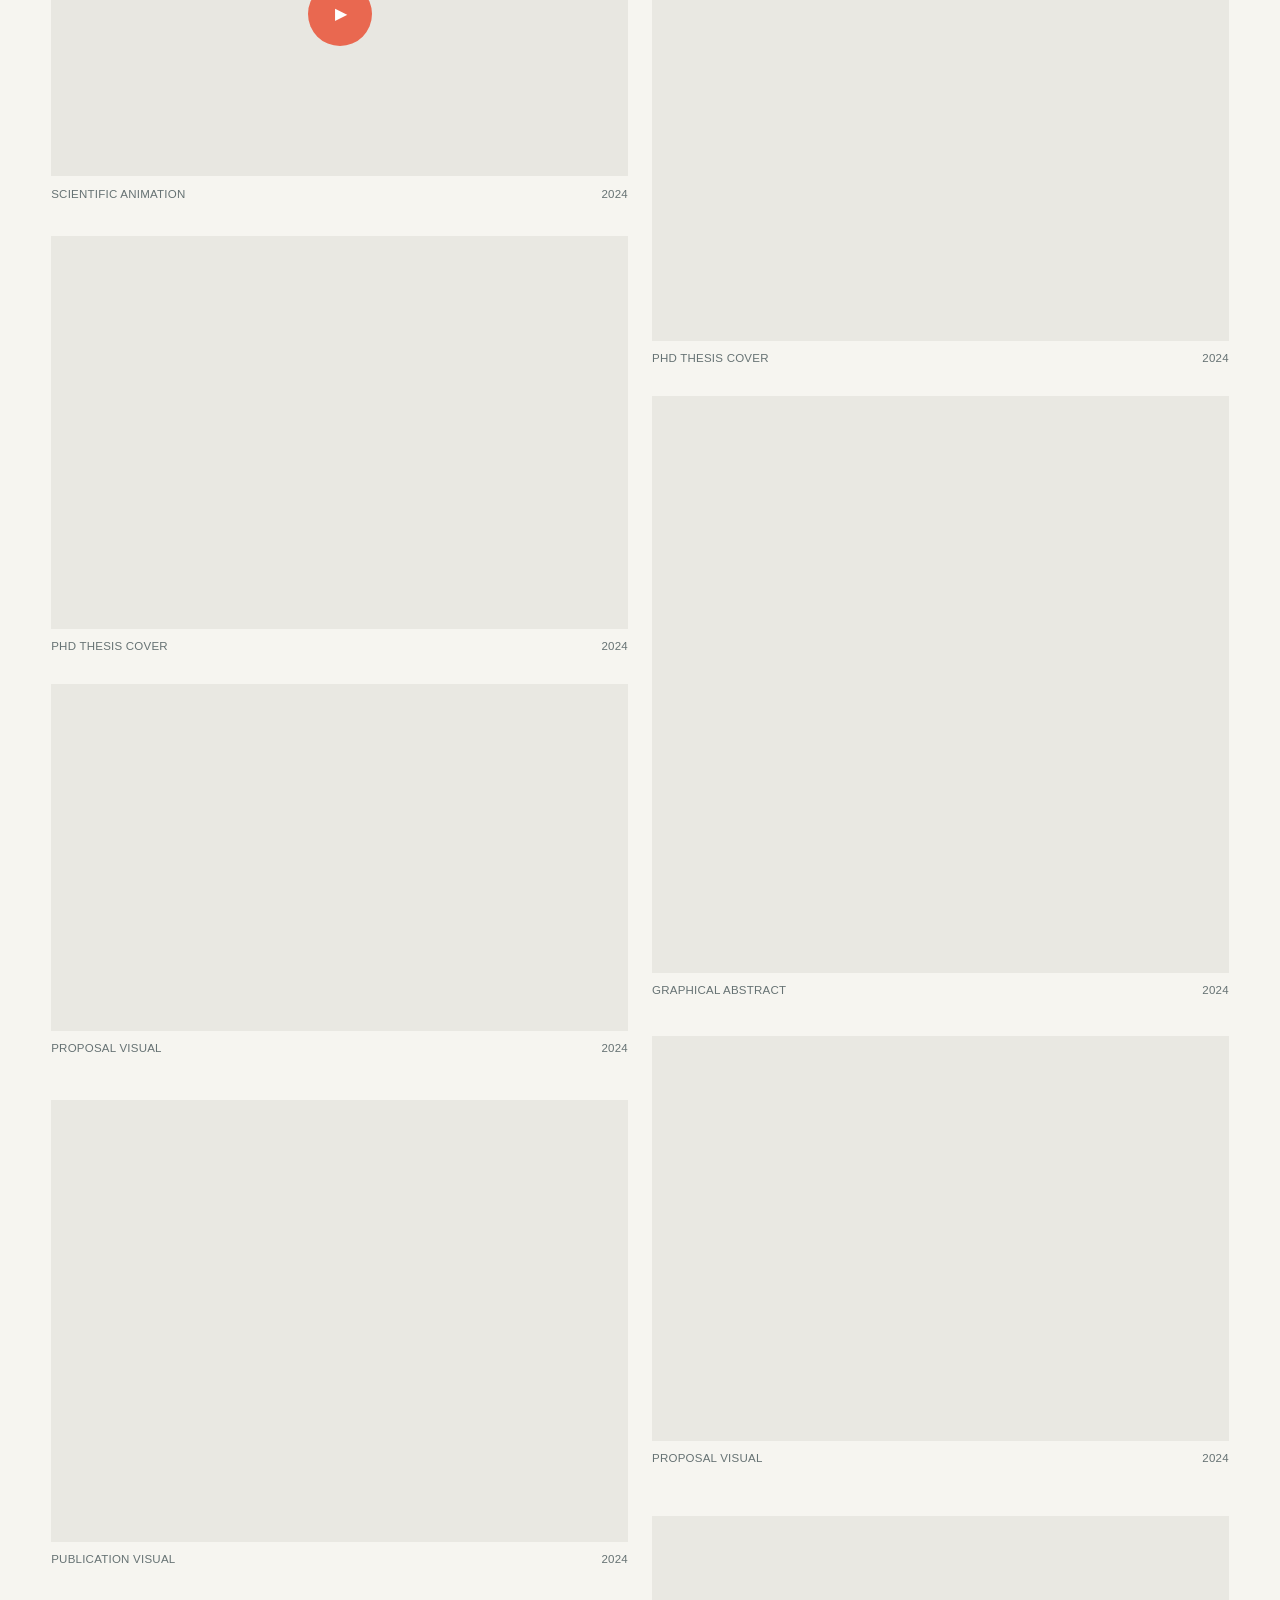
==== commit 9bc83776: "Refine SpoTStudio visual identity" ====
--- a/index.html
+++ b/index.html
@@ -39,7 +39,7 @@
     <section class="portfolio wrap" aria-labelledby="work-title">
       <div class="section-heading">
         <div>
-          <p class="section-index">01 / Selected work</p>
+          <p class="section-index">Selected work</p>
           <h2 id="work-title">Portfolio</h2>
         </div>
         <p id="results-count" class="result-count" aria-live="polite"></p>
--- a/assets/css/styles.css
+++ b/assets/css/styles.css
@@ -1,111 +1,141 @@
-@import url('https://fonts.googleapis.com/css2?family=DM+Mono:wght@300;400;500&family=Manrope:wght@400;500;600&family=Newsreader:ital,opsz,wght@1,6..72,400&display=swap');
-
-:root{--paper:#f6f5f0;--ink:#142326;--muted:#667273;--line:#cfd3cd;--accent:#ff6248;--acid:#d8ff65;--max:1440px;--pad:clamp(1.25rem,4vw,4rem)}
-*{box-sizing:border-box}html{scroll-behavior:smooth}body{margin:0;background:var(--paper);color:var(--ink);font-family:"Manrope",Arial,sans-serif;font-size:16px;line-height:1.55}a{color:inherit}button,input{font:inherit}.wrap{width:min(var(--max),100%);margin-inline:auto;padding-inline:var(--pad)}.skip-link{position:fixed;left:1rem;top:-5rem;z-index:999;background:var(--ink);color:white;padding:.7rem 1rem}.skip-link:focus{top:1rem}.site-header{height:112px;display:flex;align-items:center;justify-content:space-between;position:relative;z-index:10}.brand{display:flex;align-items:center;gap:.8rem;text-decoration:none;font-weight:600;letter-spacing:-.035em;font-size:1.05rem}.brand-mark{width:35px;height:35px;border:1.5px solid var(--ink);border-radius:50%;display:grid;place-items:center;position:relative;font-family:"DM Mono",monospace;font-size:.68rem}.brand-mark i{font-style:normal;position:absolute}.brand-mark i:first-child{transform:translate(-3px,-3px)}.brand-mark i:last-child{transform:translate(4px,4px);color:var(--accent)}.site-nav{display:flex;gap:clamp(1.5rem,3vw,3.3rem);font-family:"DM Mono",monospace;font-size:.76rem;text-transform:uppercase;letter-spacing:.07em}.site-nav a{text-decoration:none;padding-block:.25rem;position:relative}.site-nav a:after{content:"";position:absolute;left:0;right:100%;bottom:-.2rem;height:1px;background:var(--ink);transition:right .25s ease}.site-nav a:hover:after,.site-nav a[aria-current="page"]:after{right:0}.menu-toggle{display:none;background:none;border:0;text-transform:uppercase;font-family:"DM Mono",monospace;font-size:.78rem}.hero{min-height:610px;padding-top:clamp(5rem,10vw,9rem);padding-bottom:7rem;display:grid;grid-template-columns:1fr minmax(260px,470px);align-content:start;column-gap:4rem}.eyebrow,.section-index,.filter-label{font-family:"DM Mono",monospace;text-transform:uppercase;letter-spacing:.1em;font-size:.7rem}.hero .eyebrow{grid-column:1/-1;margin:0 0 1.7rem}.hero h1,.page-intro h1,.about-copy h1,.contact-intro h1{font-size:clamp(4rem,9.4vw,9rem);font-weight:400;letter-spacing:-.07em;line-height:.84;margin:0}.hero h1 em{font-family:"Newsreader",Georgia,serif;font-weight:400;color:var(--accent)}.hero-copy{padding-top:clamp(2rem,9vw,6rem);font-size:clamp(1rem,1.3vw,1.2rem)}.hero-copy p{max-width:41ch}.text-link{display:inline-block;margin-top:1.3rem;text-decoration:none;border-bottom:1px solid;padding-bottom:.2rem}.portfolio{padding-bottom:9rem}.section-heading{display:flex;justify-content:space-between;align-items:end;border-bottom:1px solid var(--ink);padding-bottom:1.5rem}.section-heading h2{font-size:clamp(2.4rem,5vw,4.8rem);font-weight:400;letter-spacing:-.055em;line-height:1;margin:.6rem 0 0}.result-count{font-family:"DM Mono",monospace;font-size:.76rem}.filters{display:grid;grid-template-columns:1.25fr .75fr;gap:3rem;padding:1.6rem 0 3.5rem}.filter-group{display:flex;align-items:flex-start;gap:2rem}.filter-label{padding-top:.6rem;white-space:nowrap}.filter-buttons{display:flex;flex-wrap:wrap;gap:.45rem}.filter-button{border:1px solid var(--line);background:transparent;border-radius:100px;padding:.45rem .9rem;cursor:pointer;font-size:.83rem;transition:.2s ease}.filter-button:hover{border-color:var(--ink)}.filter-button.is-active{background:var(--ink);border-color:var(--ink);color:white}.year-filter{display:grid;grid-template-columns:auto 1fr;gap:1.5rem}.year-controls{display:grid;grid-template-columns:1fr 1fr;gap:1.2rem}.year-controls label{font-family:"DM Mono",monospace;font-size:.72rem;display:grid;grid-template-columns:1fr auto;gap:.55rem}.year-controls input{grid-column:1/-1;width:100%;accent-color:var(--accent)}.project-grid{display:grid;grid-template-columns:repeat(12,1fr);gap:4.5rem 1.5rem}.project-card{grid-column:span 6}.project-card:nth-child(3n){grid-column:3/span 8}.project-open{display:block;width:100%;padding:0;border:0;background:transparent;color:inherit;position:relative;overflow:hidden;cursor:pointer;text-align:left}.artwork{aspect-ratio:4/3;background:var(--c1);overflow:hidden;position:relative}.project-card-tall .artwork{aspect-ratio:4/4.75}.shape{position:absolute;display:block;transition:transform .7s cubic-bezier(.2,.7,.2,1)}.shape-one{width:60%;aspect-ratio:1;border-radius:50%;background:var(--c2);left:20%;top:16%}.shape-two{width:48%;height:65%;border-radius:50% 12% 45% 40%;background:var(--c3);left:6%;bottom:-24%;transform:rotate(16deg)}.shape-three{width:35%;height:60%;border:2px solid var(--c2);border-radius:50%;right:5%;bottom:-21%;transform:rotate(-27deg)}.visual-b .shape-one{border-radius:12%;width:42%;height:68%;left:29%;top:15%;transform:rotate(10deg)}.visual-b .shape-two{width:22%;height:22%;border-radius:50%;left:16%;bottom:15%}.visual-b .shape-three{width:56%;height:30%;bottom:13%;right:9%;border-radius:50%}.visual-c .shape-one{width:22%;top:22%;left:12%;box-shadow:80px 60px 0 var(--c3),160px -15px 0 var(--c2);filter:blur(1px)}.visual-c .shape-two{width:72%;height:2px;bottom:28%;left:14%;background:var(--c2);transform:rotate(-8deg)}.visual-c .shape-three{width:44%;height:44%;bottom:-12%;right:-4%;border-width:20px}.visual-d .shape-one{width:46%;border-radius:5% 55% 8% 48%;transform:rotate(20deg);left:10%}.visual-d .shape-two{width:34%;height:47%;border-radius:50% 6%;left:47%;bottom:8%;transform:rotate(-20deg)}.visual-d .shape-three{width:23%;height:42%;bottom:8%;right:5%;border-radius:0}.placeholder-label{position:absolute;left:1rem;bottom:1rem;background:rgba(246,245,240,.9);padding:.35rem .55rem;font-family:"DM Mono",monospace;font-size:.62rem;text-transform:uppercase;letter-spacing:.07em}.play-mark{position:absolute;display:grid;place-items:center;width:4rem;height:4rem;border-radius:50%;background:var(--acid);color:var(--ink);left:50%;top:50%;transform:translate(-50%,-50%);z-index:2;padding-left:.18rem}.card-overlay{position:absolute;inset:0;background:rgba(20,35,38,.86);color:white;display:flex;justify-content:space-between;align-items:end;padding:1.3rem;opacity:0;transition:opacity .3s}.card-overlay span{transform:translateY(10px);transition:transform .3s}.card-overlay i{font-style:normal;font-size:1.8rem}.project-open:hover .card-overlay,.project-open:focus-visible .card-overlay{opacity:1}.project-open:hover .card-overlay span,.project-open:focus-visible .card-overlay span{transform:none}.project-open:hover .shape-one{transform:scale(1.08) rotate(4deg)}.project-open:hover .shape-two{transform:translate(12px,-12px) rotate(24deg)}.card-meta{display:flex;justify-content:space-between;gap:2rem;padding-top:1rem}.card-meta h3{font-size:1.1rem;margin:0 0 .2rem;font-weight:500}.card-meta p,.card-meta time{margin:0;font-size:.72rem;color:var(--muted);font-family:"DM Mono",monospace}.card-meta>div:last-child{text-align:right}.empty-state{padding:5rem;border:1px solid var(--line);text-align:center}.cta-band{background:var(--acid)}.cta-inner{min-height:220px;display:flex;align-items:center;justify-content:space-between;gap:2rem}.cta-inner p{font-size:clamp(1.3rem,2.5vw,2.4rem);letter-spacing:-.04em}.cta-inner a{text-decoration:none;font-size:clamp(1.3rem,2.5vw,2.4rem);border-bottom:2px solid}.site-footer{height:120px;display:flex;align-items:center;justify-content:space-between;font-family:"DM Mono",monospace;text-transform:uppercase;font-size:.68rem;letter-spacing:.07em}.project-dialog{width:min(1120px,94vw);max-height:90vh;padding:0;border:0;background:var(--paper);color:var(--ink);box-shadow:0 30px 100px rgba(0,0,0,.25)}.project-dialog::backdrop{background:rgba(13,24,26,.75);backdrop-filter:blur(4px)}.dialog-close{position:fixed;right:max(4vw,2rem);top:max(4vh,1rem);z-index:2;background:var(--paper);border:1px solid var(--ink);padding:.5rem .8rem;cursor:pointer}.dialog-content{display:grid;grid-template-columns:1.15fr .85fr}.artwork-large{height:75vh;aspect-ratio:auto}.dialog-copy{padding:clamp(2rem,6vw,5rem);display:flex;flex-direction:column;justify-content:center}.dialog-copy h2{font-size:clamp(2.5rem,5vw,5rem);font-weight:400;letter-spacing:-.06em;line-height:.95;margin:1rem 0 2rem}.dialog-copy>p:last-of-type{font-size:1.1rem}.dialog-copy dl{border-top:1px solid var(--line);margin-top:2rem}.dialog-copy dl div{display:grid;grid-template-columns:1fr 2fr;border-bottom:1px solid var(--line);padding:.7rem 0}.dialog-copy dt{font-family:"DM Mono",monospace;font-size:.7rem;text-transform:uppercase}.dialog-copy dd{margin:0}.page-main{padding-top:7rem;padding-bottom:9rem}.page-intro{display:grid;grid-template-columns:1fr minmax(260px,520px);column-gap:4rem}.page-intro .eyebrow{grid-column:1/-1}.page-intro h1{font-size:clamp(3.6rem,7.5vw,7rem);max-width:12ch}.lede{align-self:end;max-width:47ch;font-size:1.12rem}.service-list{border-top:1px solid var(--ink);margin-top:8rem}.service-row{display:grid;grid-template-columns:60px 1fr 220px;gap:2rem;padding:2.4rem 0;border-bottom:1px solid var(--line)}.service-row>span,.service-tags{font-family:"DM Mono",monospace;font-size:.7rem;text-transform:uppercase}.service-row h2{font-size:clamp(1.6rem,2.7vw,2.7rem);font-weight:400;letter-spacing:-.045em;margin:0}.service-row div p{max-width:60ch;margin:.6rem 0 0;color:var(--muted)}.service-tags{text-align:right}.process-section{margin-top:9rem;border-top:1px solid var(--ink);padding-top:1.5rem}.process-grid{display:grid;grid-template-columns:repeat(3,1fr);gap:1.5rem;margin-top:4rem}.process-grid div{background:#eceae1;padding:2rem;min-height:245px}.process-grid strong{font-family:"DM Mono",monospace;font-size:.72rem}.process-grid h3{font-size:1.7rem;font-weight:400;margin:4rem 0 .7rem}.about-main{padding-top:5rem;padding-bottom:9rem}.about-hero{display:grid;grid-template-columns:minmax(380px,1fr) 1fr;gap:clamp(3rem,8vw,8rem);align-items:center}.portrait-placeholder{min-height:680px;background:#082d34;position:relative;overflow:hidden;color:white;display:flex;align-items:end;padding:1.5rem;font-family:"DM Mono",monospace;font-size:.7rem;text-transform:uppercase;letter-spacing:.08em}.portrait-orbit{position:absolute;border:1px solid rgba(216,255,101,.7);border-radius:50%}.orbit-one{width:540px;height:210px;top:24%;left:-10%;transform:rotate(20deg)}.orbit-two{width:430px;height:430px;top:8%;right:-20%}.portrait-silhouette{position:absolute;width:56%;height:63%;bottom:0;left:22%;background:#f1b393;border-radius:48% 48% 8% 8%}.portrait-silhouette:before{content:"";position:absolute;width:43%;aspect-ratio:1;border-radius:50%;background:#eab08e;left:28%;top:-27%}.portrait-silhouette:after{content:"";position:absolute;width:59%;height:42%;border-radius:50% 50% 30% 35%;background:#1b2522;left:20%;top:-31%}.portrait-silhouette span{position:absolute;width:150%;height:30%;background:var(--accent);left:-25%;bottom:17%;transform:rotate(-7deg)}.about-copy h1{font-size:clamp(3rem,6vw,6.4rem);margin:1.2rem 0 3rem}.about-copy p{max-width:57ch;font-size:1.06rem}.dropcap:first-letter{font-family:"Newsreader",Georgia,serif;font-size:5rem;float:left;line-height:.72;padding-right:.5rem;color:var(--accent)}blockquote{font-family:"Newsreader",Georgia,serif;font-size:clamp(1.5rem,2.5vw,2.3rem);line-height:1.2;margin:3rem 0 0;padding-left:1.5rem;border-left:3px solid var(--accent)}.about-notes{display:grid;grid-template-columns:repeat(3,1fr);gap:3rem;margin-top:9rem}.about-notes article{border-top:1px solid var(--ink);padding-top:1.3rem}.about-notes h2{font-size:1.7rem;font-weight:400;letter-spacing:-.04em;margin:3rem 0 1rem}.contact-main{padding-top:clamp(5rem,10vw,10rem);padding-bottom:9rem;display:grid;grid-template-columns:1fr 1fr;gap:clamp(3rem,8vw,8rem)}.contact-intro h1{font-size:clamp(4rem,8vw,8rem);margin:1.2rem 0 3rem}.contact-intro>p:last-child{max-width:46ch;font-size:1.1rem}.contact-card{border-top:1px solid var(--ink);align-self:center}.contact-card a{display:grid;grid-template-columns:100px 1fr auto;align-items:center;gap:1rem;padding:1.5rem 0;border-bottom:1px solid var(--line);text-decoration:none;transition:padding .2s}.contact-card a:hover{padding-left:.7rem}.contact-card span{font-family:"DM Mono",monospace;font-size:.7rem;text-transform:uppercase}.contact-card strong{font-weight:400}.contact-card i{font-style:normal;font-size:1.3rem}.contact-note{grid-column:2;border-left:2px solid var(--accent);padding-left:1.2rem;color:var(--muted);font-size:.85rem}.contact-note p{margin:.2rem 0}
-@media(max-width:850px){.site-header{height:85px}.menu-toggle{display:block}.site-nav{display:none;position:absolute;top:74px;left:var(--pad);right:var(--pad);background:var(--ink);color:white;padding:1.2rem;flex-direction:column;gap:1rem}.site-nav.is-open{display:flex}.hero{grid-template-columns:1fr;min-height:550px;padding-top:5rem}.hero-copy{max-width:530px}.filters{grid-template-columns:1fr}.project-grid{gap:3rem 1rem}.project-card,.project-card:nth-child(3n){grid-column:span 6}.dialog-content{grid-template-columns:1fr}.artwork-large{height:50vh}.page-intro{grid-template-columns:1fr}.lede{margin-top:2rem}.service-row{grid-template-columns:40px 1fr}.service-tags{grid-column:2;text-align:left}.about-hero{grid-template-columns:1fr}.portrait-placeholder{min-height:570px}.about-notes{grid-template-columns:1fr}.contact-main{grid-template-columns:1fr}.contact-note{grid-column:1}.cta-inner{align-items:flex-start;flex-direction:column;justify-content:center}.site-footer{height:auto;padding-top:2rem;padding-bottom:2rem;gap:1rem;align-items:flex-start;flex-direction:column}}
-@media(max-width:560px){.hero h1{font-size:3.7rem}.project-card,.project-card:nth-child(3n){grid-column:1/-1}.filters{padding-bottom:2rem}.filter-group,.year-filter{display:block}.filter-label{display:block;margin-bottom:.8rem}.year-controls{margin-top:.8rem}.service-row{grid-template-columns:1fr}.service-row>span,.service-tags{grid-column:1}.process-grid{grid-template-columns:1fr}.about-main{padding-top:2rem}.portrait-placeholder{min-height:480px}.contact-card a{grid-template-columns:1fr auto}.contact-card strong{grid-column:1;font-size:.85rem}.contact-card i{grid-column:2;grid-row:1/3}.site-footer p{margin:0}.project-dialog{width:96vw}.dialog-close{position:sticky;float:right;top:.5rem;margin:.5rem}.artwork-large{height:42vh}}
-@media(prefers-reduced-motion:reduce){html{scroll-behavior:auto}*,*:before,*:after{transition:none!important;animation:none!important}}
-
-/* Portfolio range and modular grid */
-.sr-only{position:absolute!important;width:1px!important;height:1px!important;padding:0!important;margin:-1px!important;overflow:hidden!important;clip:rect(0,0,0,0)!important;white-space:nowrap!important;border:0!important}
-.year-filter{grid-template-columns:auto minmax(210px,1fr)}
-.range-filter{--range-start:0%;--range-end:100%}
-.range-values{display:flex;justify-content:center;gap:.55rem;font-family:"DM Mono",monospace;font-size:.78rem;font-weight:500}
-.dual-range{height:28px;position:relative;margin-top:.15rem}
-.range-track{position:absolute;left:0;right:0;top:13px;height:2px;background:linear-gradient(to right,var(--line) 0 var(--range-start),var(--accent) var(--range-start) var(--range-end),var(--line) var(--range-end) 100%)}
-.dual-range input{position:absolute;left:0;top:0;width:100%;height:28px;margin:0;background:transparent;pointer-events:none;appearance:none;-webkit-appearance:none}
-.dual-range input::-webkit-slider-runnable-track{height:2px;background:transparent}
-.dual-range input::-moz-range-track{height:2px;background:transparent}
-.dual-range input::-webkit-slider-thumb{appearance:none;-webkit-appearance:none;width:17px;height:17px;margin-top:-7px;border-radius:50%;border:2px solid var(--paper);background:var(--ink);box-shadow:0 0 0 1px var(--ink);cursor:grab;pointer-events:auto}
-.dual-range input::-moz-range-thumb{width:13px;height:13px;border-radius:50%;border:2px solid var(--paper);background:var(--ink);box-shadow:0 0 0 1px var(--ink);cursor:grab;pointer-events:auto}
-.dual-range input:focus-visible::-webkit-slider-thumb{outline:3px solid var(--acid);outline-offset:3px}
-.dual-range input:focus-visible::-moz-range-thumb{outline:3px solid var(--acid);outline-offset:3px}
-.range-limits{display:flex;justify-content:space-between;color:var(--muted);font-family:"DM Mono",monospace;font-size:.6rem}
-.project-grid{display:grid;grid-template-columns:repeat(2,minmax(0,1fr));grid-auto-rows:clamp(310px,31vw,470px);grid-auto-flow:dense;gap:1.5rem}
-.project-card,.project-card:nth-child(3n){min-width:0;min-height:0;display:grid;grid-template-rows:minmax(0,1fr) auto}
-.project-card.project-size-1x1{grid-column:span 1;grid-row:span 1}
-.project-card.project-size-1x2{grid-column:span 1;grid-row:span 2}
-.project-card.project-size-2x1{grid-column:span 2;grid-row:span 1}
-.project-card.project-size-2x2{grid-column:span 2;grid-row:span 2}
-.project-open{height:100%;min-height:0}
-.project-card .artwork{width:100%;height:100%;aspect-ratio:auto}
-
-@media(max-width:850px){.project-grid{grid-template-columns:repeat(2,minmax(0,1fr));grid-auto-rows:clamp(280px,47vw,400px);gap:1.5rem 1rem}.project-card,.project-card:nth-child(3n){grid-template-rows:minmax(0,1fr) auto}.project-card.project-size-1x1{grid-column:span 1;grid-row:span 1}.project-card.project-size-1x2{grid-column:span 1;grid-row:span 2}.project-card.project-size-2x1{grid-column:span 2;grid-row:span 1}.project-card.project-size-2x2{grid-column:span 2;grid-row:span 2}}
-@media(max-width:560px){.project-grid{grid-template-columns:1fr;grid-auto-rows:auto;gap:3rem}.project-card,.project-card:nth-child(3n),.project-card.project-size-1x1,.project-card.project-size-1x2,.project-card.project-size-2x1,.project-card.project-size-2x2{grid-column:1;grid-row:auto}.project-open{height:auto}.project-card .artwork{height:auto;aspect-ratio:4/3}.project-card.project-size-1x2 .artwork{aspect-ratio:3/4}.range-filter{margin-top:.8rem}}
-
-/* Real portfolio media and updated studio content */
-.brand-logo{width:clamp(165px,15vw,210px);height:auto;object-fit:contain;display:block;margin-block:-24px;margin-left:-10px}
-.project-card .artwork{background:#e8e7e1}
-.project-card .artwork img{width:100%;height:100%;display:block;object-fit:cover;transition:transform .65s cubic-bezier(.2,.7,.2,1),filter .35s ease}
-.project-open:hover .artwork img,.project-open:focus-visible .artwork img{transform:scale(1.025);filter:saturate(1.04)}
-.project-dialog{width:min(1320px,94vw);height:min(90vh,920px);max-height:90vh;background:transparent;box-shadow:none;overflow:visible}
-.project-dialog::backdrop{background:rgba(7,14,16,.88);backdrop-filter:blur(7px)}
-.dialog-close{position:absolute;right:-.2rem;top:-2.9rem;width:2.35rem;height:2.35rem;border:1px solid rgba(255,255,255,.75);border-radius:50%;background:transparent;color:white;padding:0;font-size:1.5rem;line-height:1;display:grid;place-items:center}
-#dialog-content{height:100%}
-.lightbox-figure{height:100%;margin:0;display:grid;grid-template-rows:minmax(0,1fr) auto;justify-items:center}
-.lightbox-figure img,.lightbox-figure video{display:block;max-width:100%;width:auto;height:100%;max-height:calc(90vh - 4.5rem);object-fit:contain;background:#0c1112}
-.lightbox-figure figcaption{width:100%;display:flex;justify-content:space-between;gap:2rem;color:white;padding:.8rem 0 0;font-size:.82rem}
-.lightbox-figure figcaption strong{font-weight:500}.lightbox-figure figcaption span{font-family:"DM Mono",monospace;color:rgba(255,255,255,.7);text-align:right}
-.about-portrait{margin:0;min-height:680px;height:min(78vh,840px);overflow:hidden;background:#dedbd1;border:1px solid var(--line)}
-.about-portrait img{width:100%;height:100%;display:block;object-fit:cover;object-position:center center}
-.studio-details{display:grid;grid-template-columns:1fr 1fr;gap:clamp(3rem,8vw,8rem);border-top:1px solid var(--ink);padding-top:2rem;margin-top:8rem}
-.studio-details h2{font-size:clamp(2rem,4vw,4rem);font-weight:400;letter-spacing:-.05em;margin:2rem 0 1rem}.studio-details>div p:last-child{max-width:54ch;color:var(--muted)}
-.studio-details address{font-style:normal;display:flex;flex-direction:column;align-self:end;gap:.35rem;border-left:2px solid var(--accent);padding-left:1.5rem}.studio-details address strong{font-size:1.4rem}.studio-details address a{margin-top:.5rem}
-@media(max-width:850px){.about-portrait{min-height:570px;height:70vh}.studio-details{grid-template-columns:1fr}}
-@media(max-width:560px){.brand-logo{width:150px;margin-block:-20px;margin-left:-8px}.about-portrait{min-height:480px;height:62vh}.project-dialog{width:94vw;height:82vh}.dialog-close{right:0;top:-2.7rem}.lightbox-figure figcaption{flex-direction:column;gap:.2rem}.lightbox-figure figcaption span{text-align:left}}
-
-/* Curated portfolio */
-.project-open{text-decoration:none}
-.project-card .artwork.artwork-contain{background:#e9e8e2}
-.project-card .artwork.artwork-contain img{object-fit:contain;padding:clamp(.5rem,1.5vw,1.2rem)}
-.card-meta{display:block;padding-top:.85rem}
-.card-meta h3{font-size:1rem;line-height:1.35;margin:0;max-width:48ch}
-.project-card,.project-card:nth-child(3n){display:block}
-.card-overlay span{max-width:min(80%,42ch);font-size:clamp(.95rem,1.4vw,1.25rem);line-height:1.25;font-weight:500}
-.project-dialog{height:auto;max-height:90vh;overflow:auto}
-#dialog-content{height:auto}
-.lightbox-figure{height:auto;max-height:none;display:block}
-.lightbox-figure img,.lightbox-figure video{width:100%;height:auto;max-height:66vh;object-fit:contain}
-.lightbox-figure figcaption{display:grid;grid-template-columns:minmax(180px,.65fr) 1.35fr;align-items:start;max-width:1050px;margin-inline:auto;padding:1.2rem 0 .35rem}
-.lightbox-figure figcaption>strong{font-size:1rem}.lightbox-description{color:rgba(255,255,255,.78);font-size:.9rem;line-height:1.55}.lightbox-description p{margin:0 0 .75rem}.lightbox-description a{color:white}
-.publication-link{display:inline-block;margin-top:.5rem;text-decoration:none;border-bottom:1px solid currentColor;padding-bottom:.15rem}
-.project-main{padding-top:3rem;padding-bottom:9rem}.project-back{display:inline-block;font-family:"DM Mono",monospace;font-size:.72rem;text-transform:uppercase;letter-spacing:.08em;text-decoration:none;margin-bottom:clamp(5rem,10vw,9rem)}
-.project-intro{display:grid;grid-template-columns:minmax(0,1.15fr) minmax(280px,.85fr);column-gap:clamp(3rem,8vw,8rem);align-items:end;border-bottom:1px solid var(--ink);padding-bottom:clamp(3rem,6vw,6rem)}
-.project-intro>.eyebrow{grid-column:1/-1;margin:0 0 1.5rem}.project-intro h1{font-size:clamp(3.2rem,7vw,7.5rem);font-weight:400;letter-spacing:-.065em;line-height:.9;margin:0;overflow-wrap:anywhere}.project-description{font-size:1.05rem;max-width:58ch}.project-description p{margin:0 0 1rem}
-.project-media-list{display:grid;gap:clamp(5rem,10vw,10rem);padding-top:clamp(4rem,8vw,8rem)}
-.project-media{margin:0}.project-media>img,.project-media>video{display:block;width:100%;max-height:82vh;object-fit:cover;background:#10191b}.project-media-contain>img,.project-media-contain>video{object-fit:contain;background:#e9e8e2;padding:clamp(.5rem,2vw,2rem)}
-.project-media figcaption{display:grid;grid-template-columns:50px minmax(180px,.45fr) 1fr;gap:1.5rem;border-top:1px solid var(--line);padding-top:1rem;margin-top:1rem}.project-media figcaption>span{font-family:"DM Mono",monospace;font-size:.7rem}.project-media figcaption>strong{font-weight:500}.project-media-copy{color:var(--muted);max-width:62ch}.project-media-copy p{margin:0 0 .75rem}
-.project-missing{min-height:55vh}.project-missing h1{font-size:clamp(3rem,7vw,7rem);font-weight:400;letter-spacing:-.06em;line-height:.92;max-width:11ch}
-@media(max-width:850px){.project-intro{grid-template-columns:1fr}.project-description{margin-top:2rem}.project-media figcaption{grid-template-columns:40px 1fr}.project-media-copy{grid-column:2}}
-@media(max-width:560px){.lightbox-figure figcaption{grid-template-columns:1fr;gap:.6rem}.project-main{padding-top:2rem}.project-back{margin-bottom:4rem}.project-media-list{gap:5rem}.project-media figcaption{grid-template-columns:30px 1fr}.project-media-contain>img,.project-media-contain>video{padding:.4rem}}
-
-/* Compact four-unit portfolio mosaic */
-.project-grid{grid-template-columns:repeat(4,minmax(0,1fr));grid-auto-rows:clamp(175px,19vw,285px);gap:2.7rem 1.25rem}
-.project-card,.project-card:nth-child(3n){display:grid;grid-template-rows:minmax(0,1fr) auto}
-.project-card .artwork.artwork-contain img{padding:0}
-.card-meta.card-meta-compact{display:flex;justify-content:space-between;align-items:baseline;gap:1rem;padding-top:.65rem;color:var(--muted);font-family:"DM Mono",monospace;font-size:.72rem;line-height:1.35;text-transform:uppercase;letter-spacing:.035em}
-.card-meta-compact span{overflow:hidden;text-overflow:ellipsis;white-space:nowrap}
-.card-meta-compact time{flex:0 0 auto}
-.lightbox-figure img,.lightbox-figure video{display:block;width:auto;max-width:100%;height:auto;max-height:64vh;margin-inline:auto;object-fit:contain}
-
-@media(max-width:760px){.project-grid{grid-template-columns:repeat(2,minmax(0,1fr));grid-auto-rows:clamp(190px,41vw,330px);gap:2.4rem 1rem}}
-@media(max-width:560px){.project-grid{grid-template-columns:1fr;grid-auto-rows:auto;gap:3rem}.project-card,.project-card:nth-child(3n),.project-card.project-size-1x1,.project-card.project-size-1x2,.project-card.project-size-2x1,.project-card.project-size-2x2{grid-column:1;grid-row:auto}.project-card .artwork{height:auto;aspect-ratio:4/3}.project-card.project-size-1x2 .artwork{aspect-ratio:3/4}.card-meta.card-meta-compact{font-size:.7rem}}
-@media(hover:none){.card-overlay{align-items:end;background:linear-gradient(transparent 48%,rgba(20,35,38,.82));opacity:1}.card-overlay span{transform:none}}
-
-/* Natural-ratio two-column masonry */
-.project-grid{display:grid;grid-template-columns:repeat(2,minmax(0,1fr));grid-auto-flow:dense;grid-auto-rows:8px;gap:1.5rem}
-.project-card,.project-card:nth-child(3n),.project-card.project-size-1x1,.project-card.project-size-1x2,.project-card.project-size-2x1,.project-card.project-size-2x2{display:block;grid-column:span 1;grid-row:auto}
-.project-card.project-card-wide{grid-column:span 2}
-.project-open{height:auto}
-.project-card .artwork,.project-card.project-size-1x2 .artwork{height:auto}
-
-@media(max-width:560px){.project-grid{grid-template-columns:1fr;grid-auto-rows:8px;gap:1.35rem}.project-card.project-card-wide{grid-column:1}.project-card .artwork,.project-card.project-size-1x2 .artwork{height:auto}}
-
-/* Keep the lightbox close control visible at every media size */
-.project-dialog .dialog-close{position:fixed;top:max(1rem,3vh);right:max(1rem,3vw);z-index:20;background:var(--paper);color:var(--ink);border-color:var(--paper);box-shadow:0 5px 24px rgba(0,0,0,.3)}
-
-/* Concise professional background */
-.cv-summary{display:grid;grid-template-columns:.8fr 1.2fr 1fr;gap:clamp(2rem,5vw,5rem);margin-top:4rem;padding-top:2rem;border-top:1px solid var(--line)}
-.cv-summary article{min-width:0}.cv-summary ul{list-style:none;margin:2rem 0 0;padding:0}.cv-summary li{display:grid;gap:.2rem;padding:1rem 0;border-bottom:1px solid var(--line)}
-.cv-summary strong{font-weight:500}.cv-summary span{color:var(--muted);font-family:"DM Mono",monospace;font-size:.72rem;line-height:1.5}
-@media(max-width:850px){.cv-summary{grid-template-columns:1fr}.cv-summary ul{margin-top:1rem}}
+@import url('https://fonts.googleapis.com/css2?family=Manrope:wght@400;500;600&family=Newsreader:ital,opsz,wght@1,6..72,400&display=swap');
+
+:root{--paper:#f6f5f0;--ink:#142326;--muted:#667273;--line:#cfd3cd;--accent:#e96850;--acid:var(--accent);--studio-teal:#2497a5;--studio-wash:#dceff0;--max:1440px;--pad:clamp(1.25rem,4vw,4rem)}
+*{box-sizing:border-box}html{scroll-behavior:smooth}body{margin:0;background:var(--paper);color:var(--ink);font-family:"Manrope",Arial,sans-serif;font-size:16px;line-height:1.55}a{color:inherit}button,input{font:inherit}.wrap{width:min(var(--max),100%);margin-inline:auto;padding-inline:var(--pad)}.skip-link{position:fixed;left:1rem;top:-5rem;z-index:999;background:var(--ink);color:white;padding:.7rem 1rem}.skip-link:focus{top:1rem}.site-header{height:112px;display:flex;align-items:center;justify-content:space-between;position:relative;z-index:10}.brand{display:flex;align-items:center;gap:.8rem;text-decoration:none;font-weight:600;letter-spacing:-.035em;font-size:1.05rem}.brand-mark{width:35px;height:35px;border:1.5px solid var(--ink);border-radius:50%;display:grid;place-items:center;position:relative;font-family:"DM Mono",monospace;font-size:.68rem}.brand-mark i{font-style:normal;position:absolute}.brand-mark i:first-child{transform:translate(-3px,-3px)}.brand-mark i:last-child{transform:translate(4px,4px);color:var(--accent)}.site-nav{display:flex;gap:clamp(1.5rem,3vw,3.3rem);font-family:"DM Mono",monospace;font-size:.76rem;text-transform:uppercase;letter-spacing:.07em}.site-nav a{text-decoration:none;padding-block:.25rem;position:relative}.site-nav a:after{content:"";position:absolute;left:0;right:100%;bottom:-.2rem;height:1px;background:var(--ink);transition:right .25s ease}.site-nav a:hover:after,.site-nav a[aria-current="page"]:after{right:0}.menu-toggle{display:none;background:none;border:0;text-transform:uppercase;font-family:"DM Mono",monospace;font-size:.78rem}.hero{min-height:610px;padding-top:clamp(5rem,10vw,9rem);padding-bottom:7rem;display:grid;grid-template-columns:1fr minmax(260px,470px);align-content:start;column-gap:4rem}.eyebrow,.section-index,.filter-label{font-family:"DM Mono",monospace;text-transform:uppercase;letter-spacing:.1em;font-size:.7rem}.hero .eyebrow{grid-column:1/-1;margin:0 0 1.7rem}.hero h1,.page-intro h1,.about-copy h1,.contact-intro h1{font-size:clamp(4rem,9.4vw,9rem);font-weight:400;letter-spacing:-.07em;line-height:.84;margin:0}.hero h1 em{font-family:"Newsreader",Georgia,serif;font-weight:400;color:var(--accent)}.hero-copy{padding-top:clamp(2rem,9vw,6rem);font-size:clamp(1rem,1.3vw,1.2rem)}.hero-copy p{max-width:41ch}.text-link{display:inline-block;margin-top:1.3rem;text-decoration:none;border-bottom:1px solid;padding-bottom:.2rem}.portfolio{padding-bottom:9rem}.section-heading{display:flex;justify-content:space-between;align-items:end;border-bottom:1px solid var(--ink);padding-bottom:1.5rem}.section-heading h2{font-size:clamp(2.4rem,5vw,4.8rem);font-weight:400;letter-spacing:-.055em;line-height:1;margin:.6rem 0 0}.result-count{font-family:"DM Mono",monospace;font-size:.76rem}.filters{display:grid;grid-template-columns:1.25fr .75fr;gap:3rem;padding:1.6rem 0 3.5rem}.filter-group{display:flex;align-items:flex-start;gap:2rem}.filter-label{padding-top:.6rem;white-space:nowrap}.filter-buttons{display:flex;flex-wrap:wrap;gap:.45rem}.filter-button{border:1px solid var(--line);background:transparent;border-radius:100px;padding:.45rem .9rem;cursor:pointer;font-size:.83rem;transition:.2s ease}.filter-button:hover{border-color:var(--ink)}.filter-button.is-active{background:var(--ink);border-color:var(--ink);color:white}.year-filter{display:grid;grid-template-columns:auto 1fr;gap:1.5rem}.year-controls{display:grid;grid-template-columns:1fr 1fr;gap:1.2rem}.year-controls label{font-family:"DM Mono",monospace;font-size:.72rem;display:grid;grid-template-columns:1fr auto;gap:.55rem}.year-controls input{grid-column:1/-1;width:100%;accent-color:var(--accent)}.project-grid{display:grid;grid-template-columns:repeat(12,1fr);gap:4.5rem 1.5rem}.project-card{grid-column:span 6}.project-card:nth-child(3n){grid-column:3/span 8}.project-open{display:block;width:100%;padding:0;border:0;background:transparent;color:inherit;position:relative;overflow:hidden;cursor:pointer;text-align:left}.artwork{aspect-ratio:4/3;background:var(--c1);overflow:hidden;position:relative}.project-card-tall .artwork{aspect-ratio:4/4.75}.shape{position:absolute;display:block;transition:transform .7s cubic-bezier(.2,.7,.2,1)}.shape-one{width:60%;aspect-ratio:1;border-radius:50%;background:var(--c2);left:20%;top:16%}.shape-two{width:48%;height:65%;border-radius:50% 12% 45% 40%;background:var(--c3);left:6%;bottom:-24%;transform:rotate(16deg)}.shape-three{width:35%;height:60%;border:2px solid var(--c2);border-radius:50%;right:5%;bottom:-21%;transform:rotate(-27deg)}.visual-b .shape-one{border-radius:12%;width:42%;height:68%;left:29%;top:15%;transform:rotate(10deg)}.visual-b .shape-two{width:22%;height:22%;border-radius:50%;left:16%;bottom:15%}.visual-b .shape-three{width:56%;height:30%;bottom:13%;right:9%;border-radius:50%}.visual-c .shape-one{width:22%;top:22%;left:12%;box-shadow:80px 60px 0 var(--c3),160px -15px 0 var(--c2);filter:blur(1px)}.visual-c .shape-two{width:72%;height:2px;bottom:28%;left:14%;background:var(--c2);transform:rotate(-8deg)}.visual-c .shape-three{width:44%;height:44%;bottom:-12%;right:-4%;border-width:20px}.visual-d .shape-one{width:46%;border-radius:5% 55% 8% 48%;transform:rotate(20deg);left:10%}.visual-d .shape-two{width:34%;height:47%;border-radius:50% 6%;left:47%;bottom:8%;transform:rotate(-20deg)}.visual-d .shape-three{width:23%;height:42%;bottom:8%;right:5%;border-radius:0}.placeholder-label{position:absolute;left:1rem;bottom:1rem;background:rgba(246,245,240,.9);padding:.35rem .55rem;font-family:"DM Mono",monospace;font-size:.62rem;text-transform:uppercase;letter-spacing:.07em}.play-mark{position:absolute;display:grid;place-items:center;width:4rem;height:4rem;border-radius:50%;background:var(--acid);color:var(--ink);left:50%;top:50%;transform:translate(-50%,-50%);z-index:2;padding-left:.18rem}.card-overlay{position:absolute;inset:0;background:rgba(20,35,38,.86);color:white;display:flex;justify-content:space-between;align-items:end;padding:1.3rem;opacity:0;transition:opacity .3s}.card-overlay span{transform:translateY(10px);transition:transform .3s}.card-overlay i{font-style:normal;font-size:1.8rem}.project-open:hover .card-overlay,.project-open:focus-visible .card-overlay{opacity:1}.project-open:hover .card-overlay span,.project-open:focus-visible .card-overlay span{transform:none}.project-open:hover .shape-one{transform:scale(1.08) rotate(4deg)}.project-open:hover .shape-two{transform:translate(12px,-12px) rotate(24deg)}.card-meta{display:flex;justify-content:space-between;gap:2rem;padding-top:1rem}.card-meta h3{font-size:1.1rem;margin:0 0 .2rem;font-weight:500}.card-meta p,.card-meta time{margin:0;font-size:.72rem;color:var(--muted);font-family:"DM Mono",monospace}.card-meta>div:last-child{text-align:right}.empty-state{padding:5rem;border:1px solid var(--line);text-align:center}.cta-band{background:var(--acid)}.cta-inner{min-height:220px;display:flex;align-items:center;justify-content:space-between;gap:2rem}.cta-inner p{font-size:clamp(1.3rem,2.5vw,2.4rem);letter-spacing:-.04em}.cta-inner a{text-decoration:none;font-size:clamp(1.3rem,2.5vw,2.4rem);border-bottom:2px solid}.site-footer{height:120px;display:flex;align-items:center;justify-content:space-between;font-family:"DM Mono",monospace;text-transform:uppercase;font-size:.68rem;letter-spacing:.07em}.project-dialog{width:min(1120px,94vw);max-height:90vh;padding:0;border:0;background:var(--paper);color:var(--ink);box-shadow:0 30px 100px rgba(0,0,0,.25)}.project-dialog::backdrop{background:rgba(13,24,26,.75);backdrop-filter:blur(4px)}.dialog-close{position:fixed;right:max(4vw,2rem);top:max(4vh,1rem);z-index:2;background:var(--paper);border:1px solid var(--ink);padding:.5rem .8rem;cursor:pointer}.dialog-content{display:grid;grid-template-columns:1.15fr .85fr}.artwork-large{height:75vh;aspect-ratio:auto}.dialog-copy{padding:clamp(2rem,6vw,5rem);display:flex;flex-direction:column;justify-content:center}.dialog-copy h2{font-size:clamp(2.5rem,5vw,5rem);font-weight:400;letter-spacing:-.06em;line-height:.95;margin:1rem 0 2rem}.dialog-copy>p:last-of-type{font-size:1.1rem}.dialog-copy dl{border-top:1px solid var(--line);margin-top:2rem}.dialog-copy dl div{display:grid;grid-template-columns:1fr 2fr;border-bottom:1px solid var(--line);padding:.7rem 0}.dialog-copy dt{font-family:"DM Mono",monospace;font-size:.7rem;text-transform:uppercase}.dialog-copy dd{margin:0}.page-main{padding-top:7rem;padding-bottom:9rem}.page-intro{display:grid;grid-template-columns:1fr minmax(260px,520px);column-gap:4rem}.page-intro .eyebrow{grid-column:1/-1}.page-intro h1{font-size:clamp(3.6rem,7.5vw,7rem);max-width:12ch}.lede{align-self:end;max-width:47ch;font-size:1.12rem}.service-list{border-top:1px solid var(--ink);margin-top:8rem}.service-row{display:grid;grid-template-columns:60px 1fr 220px;gap:2rem;padding:2.4rem 0;border-bottom:1px solid var(--line)}.service-row>span,.service-tags{font-family:"DM Mono",monospace;font-size:.7rem;text-transform:uppercase}.service-row h2{font-size:clamp(1.6rem,2.7vw,2.7rem);font-weight:400;letter-spacing:-.045em;margin:0}.service-row div p{max-width:60ch;margin:.6rem 0 0;color:var(--muted)}.service-tags{text-align:right}.process-section{margin-top:9rem;border-top:1px solid var(--ink);padding-top:1.5rem}.process-grid{display:grid;grid-template-columns:repeat(3,1fr);gap:1.5rem;margin-top:4rem}.process-grid div{background:#eceae1;padding:2rem;min-height:245px}.process-grid strong{font-family:"DM Mono",monospace;font-size:.72rem}.process-grid h3{font-size:1.7rem;font-weight:400;margin:4rem 0 .7rem}.about-main{padding-top:5rem;padding-bottom:9rem}.about-hero{display:grid;grid-template-columns:minmax(380px,1fr) 1fr;gap:clamp(3rem,8vw,8rem);align-items:center}.portrait-placeholder{min-height:680px;background:#082d34;position:relative;overflow:hidden;color:white;display:flex;align-items:end;padding:1.5rem;font-family:"DM Mono",monospace;font-size:.7rem;text-transform:uppercase;letter-spacing:.08em}.portrait-orbit{position:absolute;border:1px solid rgba(216,255,101,.7);border-radius:50%}.orbit-one{width:540px;height:210px;top:24%;left:-10%;transform:rotate(20deg)}.orbit-two{width:430px;height:430px;top:8%;right:-20%}.portrait-silhouette{position:absolute;width:56%;height:63%;bottom:0;left:22%;background:#f1b393;border-radius:48% 48% 8% 8%}.portrait-silhouette:before{content:"";position:absolute;width:43%;aspect-ratio:1;border-radius:50%;background:#eab08e;left:28%;top:-27%}.portrait-silhouette:after{content:"";position:absolute;width:59%;height:42%;border-radius:50% 50% 30% 35%;background:#1b2522;left:20%;top:-31%}.portrait-silhouette span{position:absolute;width:150%;height:30%;background:var(--accent);left:-25%;bottom:17%;transform:rotate(-7deg)}.about-copy h1{font-size:clamp(3rem,6vw,6.4rem);margin:1.2rem 0 3rem}.about-copy p{max-width:57ch;font-size:1.06rem}.dropcap:first-letter{font-family:"Newsreader",Georgia,serif;font-size:5rem;float:left;line-height:.72;padding-right:.5rem;color:var(--accent)}blockquote{font-family:"Newsreader",Georgia,serif;font-size:clamp(1.5rem,2.5vw,2.3rem);line-height:1.2;margin:3rem 0 0;padding-left:1.5rem;border-left:3px solid var(--accent)}.about-notes{display:grid;grid-template-columns:repeat(3,1fr);gap:3rem;margin-top:9rem}.about-notes article{border-top:1px solid var(--ink);padding-top:1.3rem}.about-notes h2{font-size:1.7rem;font-weight:400;letter-spacing:-.04em;margin:3rem 0 1rem}.contact-main{padding-top:clamp(5rem,10vw,10rem);padding-bottom:9rem;display:grid;grid-template-columns:1fr 1fr;gap:clamp(3rem,8vw,8rem)}.contact-intro h1{font-size:clamp(4rem,8vw,8rem);margin:1.2rem 0 3rem}.contact-intro>p:last-child{max-width:46ch;font-size:1.1rem}.contact-card{border-top:1px solid var(--ink);align-self:center}.contact-card a{display:grid;grid-template-columns:100px 1fr auto;align-items:center;gap:1rem;padding:1.5rem 0;border-bottom:1px solid var(--line);text-decoration:none;transition:padding .2s}.contact-card a:hover{padding-left:.7rem}.contact-card span{font-family:"DM Mono",monospace;font-size:.7rem;text-transform:uppercase}.contact-card strong{font-weight:400}.contact-card i{font-style:normal;font-size:1.3rem}.contact-note{grid-column:2;border-left:2px solid var(--accent);padding-left:1.2rem;color:var(--muted);font-size:.85rem}.contact-note p{margin:.2rem 0}
+@media(max-width:850px){.site-header{height:85px}.menu-toggle{display:block}.site-nav{display:none;position:absolute;top:74px;left:var(--pad);right:var(--pad);background:var(--ink);color:white;padding:1.2rem;flex-direction:column;gap:1rem}.site-nav.is-open{display:flex}.hero{grid-template-columns:1fr;min-height:550px;padding-top:5rem}.hero-copy{max-width:530px}.filters{grid-template-columns:1fr}.project-grid{gap:3rem 1rem}.project-card,.project-card:nth-child(3n){grid-column:span 6}.dialog-content{grid-template-columns:1fr}.artwork-large{height:50vh}.page-intro{grid-template-columns:1fr}.lede{margin-top:2rem}.service-row{grid-template-columns:40px 1fr}.service-tags{grid-column:2;text-align:left}.about-hero{grid-template-columns:1fr}.portrait-placeholder{min-height:570px}.about-notes{grid-template-columns:1fr}.contact-main{grid-template-columns:1fr}.contact-note{grid-column:1}.cta-inner{align-items:flex-start;flex-direction:column;justify-content:center}.site-footer{height:auto;padding-top:2rem;padding-bottom:2rem;gap:1rem;align-items:flex-start;flex-direction:column}}
+@media(max-width:560px){.hero h1{font-size:3.7rem}.project-card,.project-card:nth-child(3n){grid-column:1/-1}.filters{padding-bottom:2rem}.filter-group,.year-filter{display:block}.filter-label{display:block;margin-bottom:.8rem}.year-controls{margin-top:.8rem}.service-row{grid-template-columns:1fr}.service-row>span,.service-tags{grid-column:1}.process-grid{grid-template-columns:1fr}.about-main{padding-top:2rem}.portrait-placeholder{min-height:480px}.contact-card a{grid-template-columns:1fr auto}.contact-card strong{grid-column:1;font-size:.85rem}.contact-card i{grid-column:2;grid-row:1/3}.site-footer p{margin:0}.project-dialog{width:96vw}.dialog-close{position:sticky;float:right;top:.5rem;margin:.5rem}.artwork-large{height:42vh}}
+@media(prefers-reduced-motion:reduce){html{scroll-behavior:auto}*,*:before,*:after{transition:none!important;animation:none!important}}
+
+/* Portfolio range and modular grid */
+.sr-only{position:absolute!important;width:1px!important;height:1px!important;padding:0!important;margin:-1px!important;overflow:hidden!important;clip:rect(0,0,0,0)!important;white-space:nowrap!important;border:0!important}
+.year-filter{grid-template-columns:auto minmax(210px,1fr)}
+.range-filter{--range-start:0%;--range-end:100%}
+.range-values{display:flex;justify-content:center;gap:.55rem;font-family:"DM Mono",monospace;font-size:.78rem;font-weight:500}
+.dual-range{height:28px;position:relative;margin-top:.15rem}
+.range-track{position:absolute;left:0;right:0;top:13px;height:2px;background:linear-gradient(to right,var(--line) 0 var(--range-start),var(--accent) var(--range-start) var(--range-end),var(--line) var(--range-end) 100%)}
+.dual-range input{position:absolute;left:0;top:0;width:100%;height:28px;margin:0;background:transparent;pointer-events:none;appearance:none;-webkit-appearance:none}
+.dual-range input::-webkit-slider-runnable-track{height:2px;background:transparent}
+.dual-range input::-moz-range-track{height:2px;background:transparent}
+.dual-range input::-webkit-slider-thumb{appearance:none;-webkit-appearance:none;width:17px;height:17px;margin-top:-7px;border-radius:50%;border:2px solid var(--paper);background:var(--ink);box-shadow:0 0 0 1px var(--ink);cursor:grab;pointer-events:auto}
+.dual-range input::-moz-range-thumb{width:13px;height:13px;border-radius:50%;border:2px solid var(--paper);background:var(--ink);box-shadow:0 0 0 1px var(--ink);cursor:grab;pointer-events:auto}
+.dual-range input:focus-visible::-webkit-slider-thumb{outline:3px solid var(--accent);outline-offset:3px}
+.dual-range input:focus-visible::-moz-range-thumb{outline:3px solid var(--accent);outline-offset:3px}
+.range-limits{display:flex;justify-content:space-between;color:var(--muted);font-family:"DM Mono",monospace;font-size:.6rem}
+.project-grid{display:grid;grid-template-columns:repeat(2,minmax(0,1fr));grid-auto-rows:clamp(310px,31vw,470px);grid-auto-flow:dense;gap:1.5rem}
+.project-card,.project-card:nth-child(3n){min-width:0;min-height:0;display:grid;grid-template-rows:minmax(0,1fr) auto}
+.project-card.project-size-1x1{grid-column:span 1;grid-row:span 1}
+.project-card.project-size-1x2{grid-column:span 1;grid-row:span 2}
+.project-card.project-size-2x1{grid-column:span 2;grid-row:span 1}
+.project-card.project-size-2x2{grid-column:span 2;grid-row:span 2}
+.project-open{height:100%;min-height:0}
+.project-card .artwork{width:100%;height:100%;aspect-ratio:auto}
+
+@media(max-width:850px){.project-grid{grid-template-columns:repeat(2,minmax(0,1fr));grid-auto-rows:clamp(280px,47vw,400px);gap:1.5rem 1rem}.project-card,.project-card:nth-child(3n){grid-template-rows:minmax(0,1fr) auto}.project-card.project-size-1x1{grid-column:span 1;grid-row:span 1}.project-card.project-size-1x2{grid-column:span 1;grid-row:span 2}.project-card.project-size-2x1{grid-column:span 2;grid-row:span 1}.project-card.project-size-2x2{grid-column:span 2;grid-row:span 2}}
+@media(max-width:560px){.project-grid{grid-template-columns:1fr;grid-auto-rows:auto;gap:3rem}.project-card,.project-card:nth-child(3n),.project-card.project-size-1x1,.project-card.project-size-1x2,.project-card.project-size-2x1,.project-card.project-size-2x2{grid-column:1;grid-row:auto}.project-open{height:auto}.project-card .artwork{height:auto;aspect-ratio:4/3}.project-card.project-size-1x2 .artwork{aspect-ratio:3/4}.range-filter{margin-top:.8rem}}
+
+/* Real portfolio media and updated studio content */
+.brand-logo{width:clamp(165px,15vw,210px);height:auto;object-fit:contain;display:block;margin-block:-24px;margin-left:-10px}
+.project-card .artwork{background:#e8e7e1}
+.project-card .artwork img{width:100%;height:100%;display:block;object-fit:cover;transition:transform .65s cubic-bezier(.2,.7,.2,1),filter .35s ease}
+.project-open:hover .artwork img,.project-open:focus-visible .artwork img{transform:scale(1.025);filter:saturate(1.04)}
+.project-dialog{width:min(1320px,94vw);height:min(90vh,920px);max-height:90vh;background:transparent;box-shadow:none;overflow:visible}
+.project-dialog::backdrop{background:rgba(7,14,16,.88);backdrop-filter:blur(7px)}
+.dialog-close{position:absolute;right:-.2rem;top:-2.9rem;width:2.35rem;height:2.35rem;border:1px solid rgba(255,255,255,.75);border-radius:50%;background:transparent;color:white;padding:0;font-size:1.5rem;line-height:1;display:grid;place-items:center}
+#dialog-content{height:100%}
+.lightbox-figure{height:100%;margin:0;display:grid;grid-template-rows:minmax(0,1fr) auto;justify-items:center}
+.lightbox-figure img,.lightbox-figure video{display:block;max-width:100%;width:auto;height:100%;max-height:calc(90vh - 4.5rem);object-fit:contain;background:#0c1112}
+.lightbox-figure figcaption{width:100%;display:flex;justify-content:space-between;gap:2rem;color:white;padding:.8rem 0 0;font-size:.82rem}
+.lightbox-figure figcaption strong{font-weight:500}.lightbox-figure figcaption span{font-family:"DM Mono",monospace;color:rgba(255,255,255,.7);text-align:right}
+.about-portrait{margin:0;min-height:680px;height:min(78vh,840px);overflow:hidden;background:#dedbd1;border:1px solid var(--line)}
+.about-portrait img{width:100%;height:100%;display:block;object-fit:cover;object-position:center center}
+.studio-details{display:grid;grid-template-columns:1fr 1fr;gap:clamp(3rem,8vw,8rem);border-top:1px solid var(--ink);padding-top:2rem;margin-top:8rem}
+.studio-details h2{font-size:clamp(2rem,4vw,4rem);font-weight:400;letter-spacing:-.05em;margin:2rem 0 1rem}.studio-details>div p:last-child{max-width:54ch;color:var(--muted)}
+.studio-details address{font-style:normal;display:flex;flex-direction:column;align-self:end;gap:.35rem;border-left:2px solid var(--accent);padding-left:1.5rem}.studio-details address strong{font-size:1.4rem}.studio-details address a{margin-top:.5rem}
+@media(max-width:850px){.about-portrait{min-height:570px;height:70vh}.studio-details{grid-template-columns:1fr}}
+@media(max-width:560px){.brand-logo{width:150px;margin-block:-20px;margin-left:-8px}.about-portrait{min-height:480px;height:62vh}.project-dialog{width:94vw;height:82vh}.dialog-close{right:0;top:-2.7rem}.lightbox-figure figcaption{flex-direction:column;gap:.2rem}.lightbox-figure figcaption span{text-align:left}}
+
+/* Curated portfolio */
+.project-open{text-decoration:none}
+.project-card .artwork.artwork-contain{background:#e9e8e2}
+.project-card .artwork.artwork-contain img{object-fit:contain;padding:clamp(.5rem,1.5vw,1.2rem)}
+.card-meta{display:block;padding-top:.85rem}
+.card-meta h3{font-size:1rem;line-height:1.35;margin:0;max-width:48ch}
+.project-card,.project-card:nth-child(3n){display:block}
+.card-overlay span{max-width:min(80%,42ch);font-size:clamp(.95rem,1.4vw,1.25rem);line-height:1.25;font-weight:500}
+.project-dialog{height:auto;max-height:90vh;overflow:auto}
+#dialog-content{height:auto}
+.lightbox-figure{height:auto;max-height:none;display:block}
+.lightbox-figure img,.lightbox-figure video{width:100%;height:auto;max-height:66vh;object-fit:contain}
+.lightbox-figure figcaption{display:grid;grid-template-columns:minmax(180px,.65fr) 1.35fr;align-items:start;max-width:1050px;margin-inline:auto;padding:1.2rem 0 .35rem}
+.lightbox-figure figcaption>strong{font-size:1rem}.lightbox-description{color:rgba(255,255,255,.78);font-size:.9rem;line-height:1.55}.lightbox-description p{margin:0 0 .75rem}.lightbox-description a{color:white}
+.publication-link{display:inline-block;margin-top:.5rem;text-decoration:none;border-bottom:1px solid currentColor;padding-bottom:.15rem}
+.project-main{padding-top:3rem;padding-bottom:9rem}.project-back{display:inline-block;font-family:"DM Mono",monospace;font-size:.72rem;text-transform:uppercase;letter-spacing:.08em;text-decoration:none;margin-bottom:clamp(5rem,10vw,9rem)}
+.project-intro{display:grid;grid-template-columns:minmax(0,1.15fr) minmax(280px,.85fr);column-gap:clamp(3rem,8vw,8rem);align-items:end;border-bottom:1px solid var(--ink);padding-bottom:clamp(3rem,6vw,6rem)}
+.project-intro>.eyebrow{grid-column:1/-1;margin:0 0 1.5rem}.project-intro h1{font-size:clamp(3.2rem,7vw,7.5rem);font-weight:400;letter-spacing:-.065em;line-height:.9;margin:0;overflow-wrap:anywhere}.project-description{font-size:1.05rem;max-width:58ch}.project-description p{margin:0 0 1rem}
+.project-media-list{display:grid;gap:clamp(5rem,10vw,10rem);padding-top:clamp(4rem,8vw,8rem)}
+.project-media{margin:0}.project-media>img,.project-media>video{display:block;width:100%;max-height:82vh;object-fit:cover;background:#10191b}.project-media-contain>img,.project-media-contain>video{object-fit:contain;background:#e9e8e2;padding:clamp(.5rem,2vw,2rem)}
+.project-media figcaption{display:grid;grid-template-columns:50px minmax(180px,.45fr) 1fr;gap:1.5rem;border-top:1px solid var(--line);padding-top:1rem;margin-top:1rem}.project-media figcaption>span{font-family:"DM Mono",monospace;font-size:.7rem}.project-media figcaption>strong{font-weight:500}.project-media-copy{color:var(--muted);max-width:62ch}.project-media-copy p{margin:0 0 .75rem}
+.project-missing{min-height:55vh}.project-missing h1{font-size:clamp(3rem,7vw,7rem);font-weight:400;letter-spacing:-.06em;line-height:.92;max-width:11ch}
+@media(max-width:850px){.project-intro{grid-template-columns:1fr}.project-description{margin-top:2rem}.project-media figcaption{grid-template-columns:40px 1fr}.project-media-copy{grid-column:2}}
+@media(max-width:560px){.lightbox-figure figcaption{grid-template-columns:1fr;gap:.6rem}.project-main{padding-top:2rem}.project-back{margin-bottom:4rem}.project-media-list{gap:5rem}.project-media figcaption{grid-template-columns:30px 1fr}.project-media-contain>img,.project-media-contain>video{padding:.4rem}}
+
+/* Compact four-unit portfolio mosaic */
+.project-grid{grid-template-columns:repeat(4,minmax(0,1fr));grid-auto-rows:clamp(175px,19vw,285px);gap:2.7rem 1.25rem}
+.project-card,.project-card:nth-child(3n){display:grid;grid-template-rows:minmax(0,1fr) auto}
+.project-card .artwork.artwork-contain img{padding:0}
+.card-meta.card-meta-compact{display:flex;justify-content:space-between;align-items:baseline;gap:1rem;padding-top:.65rem;color:var(--muted);font-family:"DM Mono",monospace;font-size:.72rem;line-height:1.35;text-transform:uppercase;letter-spacing:.035em}
+.card-meta-compact span{overflow:hidden;text-overflow:ellipsis;white-space:nowrap}
+.card-meta-compact time{flex:0 0 auto}
+.lightbox-figure img,.lightbox-figure video{display:block;width:auto;max-width:100%;height:auto;max-height:64vh;margin-inline:auto;object-fit:contain}
+
+@media(max-width:760px){.project-grid{grid-template-columns:repeat(2,minmax(0,1fr));grid-auto-rows:clamp(190px,41vw,330px);gap:2.4rem 1rem}}
+@media(max-width:560px){.project-grid{grid-template-columns:1fr;grid-auto-rows:auto;gap:3rem}.project-card,.project-card:nth-child(3n),.project-card.project-size-1x1,.project-card.project-size-1x2,.project-card.project-size-2x1,.project-card.project-size-2x2{grid-column:1;grid-row:auto}.project-card .artwork{height:auto;aspect-ratio:4/3}.project-card.project-size-1x2 .artwork{aspect-ratio:3/4}.card-meta.card-meta-compact{font-size:.7rem}}
+@media(hover:none){.card-overlay{align-items:end;background:linear-gradient(transparent 48%,rgba(20,35,38,.82));opacity:1}.card-overlay span{transform:none}}
+
+/* Natural-ratio two-column masonry */
+.project-grid{display:grid;grid-template-columns:repeat(2,minmax(0,1fr));grid-auto-flow:dense;grid-auto-rows:8px;gap:1.5rem}
+.project-card,.project-card:nth-child(3n),.project-card.project-size-1x1,.project-card.project-size-1x2,.project-card.project-size-2x1,.project-card.project-size-2x2{display:block;grid-column:span 1;grid-row:auto}
+.project-card.project-card-wide{grid-column:span 2}
+.project-open{height:auto}
+.project-card .artwork,.project-card.project-size-1x2 .artwork{height:auto}
+
+@media(max-width:560px){.project-grid{grid-template-columns:1fr;grid-auto-rows:8px;gap:1.35rem}.project-card.project-card-wide{grid-column:1}.project-card .artwork,.project-card.project-size-1x2 .artwork{height:auto}}
+
+/* Keep the lightbox close control visible at every media size */
+.project-dialog .dialog-close{position:fixed;top:max(1rem,3vh);right:max(1rem,3vw);z-index:20;background:var(--paper);color:var(--ink);border-color:var(--paper);box-shadow:0 5px 24px rgba(0,0,0,.3)}
+
+/* Concise professional background */
+.cv-summary{display:grid;grid-template-columns:.8fr 1.2fr 1fr;gap:clamp(2rem,5vw,5rem);margin-top:4rem;padding-top:2rem;border-top:1px solid var(--line)}
+.cv-summary article{min-width:0}.cv-summary ul{list-style:none;margin:2rem 0 0;padding:0}.cv-summary li{display:grid;gap:.2rem;padding:1rem 0;border-bottom:1px solid var(--line)}
+.cv-summary strong{font-weight:500}.cv-summary span{color:var(--muted);font-family:"DM Mono",monospace;font-size:.72rem;line-height:1.5}
+@media(max-width:850px){.cv-summary{grid-template-columns:1fr}.cv-summary ul{margin-top:1rem}}
+
+/* SpoTStudio identity pass: organic forms, studio palette, quieter editorial labels */
+.site-nav,.menu-toggle{font-family:"Manrope",Arial,sans-serif;text-transform:none;letter-spacing:0;font-weight:500}
+.eyebrow,.section-index{font-family:"Manrope",Arial,sans-serif;text-transform:none;letter-spacing:0;font-size:.82rem;font-weight:600;color:var(--studio-teal)}
+.hero{position:relative;isolation:isolate;overflow:hidden}
+.hero::before,.hero::after{content:"";position:absolute;z-index:-1;pointer-events:none;opacity:.14}
+.hero::before{width:clamp(230px,30vw,470px);aspect-ratio:1.15;right:3%;top:9%;background:var(--studio-teal);border-radius:58% 42% 64% 36% / 43% 61% 39% 57%;transform:rotate(-11deg)}
+.hero::after{width:clamp(95px,12vw,180px);aspect-ratio:1;right:31%;top:21%;background:var(--accent);border-radius:43% 57% 38% 62% / 60% 41% 59% 40%;transform:rotate(19deg)}
+.play-mark{background:var(--accent);color:#fff}
+.cta-band{background:var(--studio-wash)}
+.service-row{grid-template-columns:minmax(0,1fr) 220px;position:relative;padding-left:1.25rem}
+.service-row::before{content:none}
+.service-row h2{position:relative}
+.service-row h2::before{content:"";position:absolute;right:calc(100% + .85rem);top:50%;width:.5rem;height:.5rem;background:var(--studio-teal);border-radius:58% 42% 63% 37% / 45% 62% 38% 55%;transform:translateY(-50%)}
+.service-tags{color:var(--studio-teal)}
+.process-grid div{background:var(--studio-wash);border-radius:56% 44% 8px 8px / 18px 22px 8px 8px}
+.process-grid div:nth-child(2){background:#f2dfd8;border-radius:44% 56% 8px 8px / 24px 16px 8px 8px}
+.process-grid h3{margin:2.25rem 0 .7rem}
+.about-notes article{position:relative;padding-left:0}
+.about-notes article::before{content:none}
+.about-notes .section-index{display:flex;align-items:center;gap:.7rem}
+.about-notes .section-index::before{content:"";flex:0 0 .45rem;width:.45rem;height:.45rem;border-radius:50%;background:var(--accent)}
+.site-footer{font-family:"Manrope",Arial,sans-serif;text-transform:none;letter-spacing:0}
+
+@media(max-width:850px){.service-row{grid-template-columns:1fr 190px}.service-tags{grid-column:auto}}
+@media(max-width:560px){.service-row{grid-template-columns:1fr}.service-tags{grid-column:1}.hero::after{right:12%;top:29%}}
+
+/* One typographic voice: reserve the serif for expressive emphasis, not interface data */
+.brand-mark,.filter-label,.result-count,.year-controls label,.placeholder-label,.site-footer,.dialog-copy dt,.service-tags,.process-grid strong,.portrait-placeholder,.contact-card span,.range-values,.range-limits,.lightbox-figure figcaption span,.project-back,.project-media figcaption>span,.card-meta p,.card-meta time,.card-meta.card-meta-compact,.cv-summary span{font-family:"Manrope",Arial,sans-serif}
+.filter-label,.service-tags,.contact-card span,.card-meta.card-meta-compact{letter-spacing:.02em}
